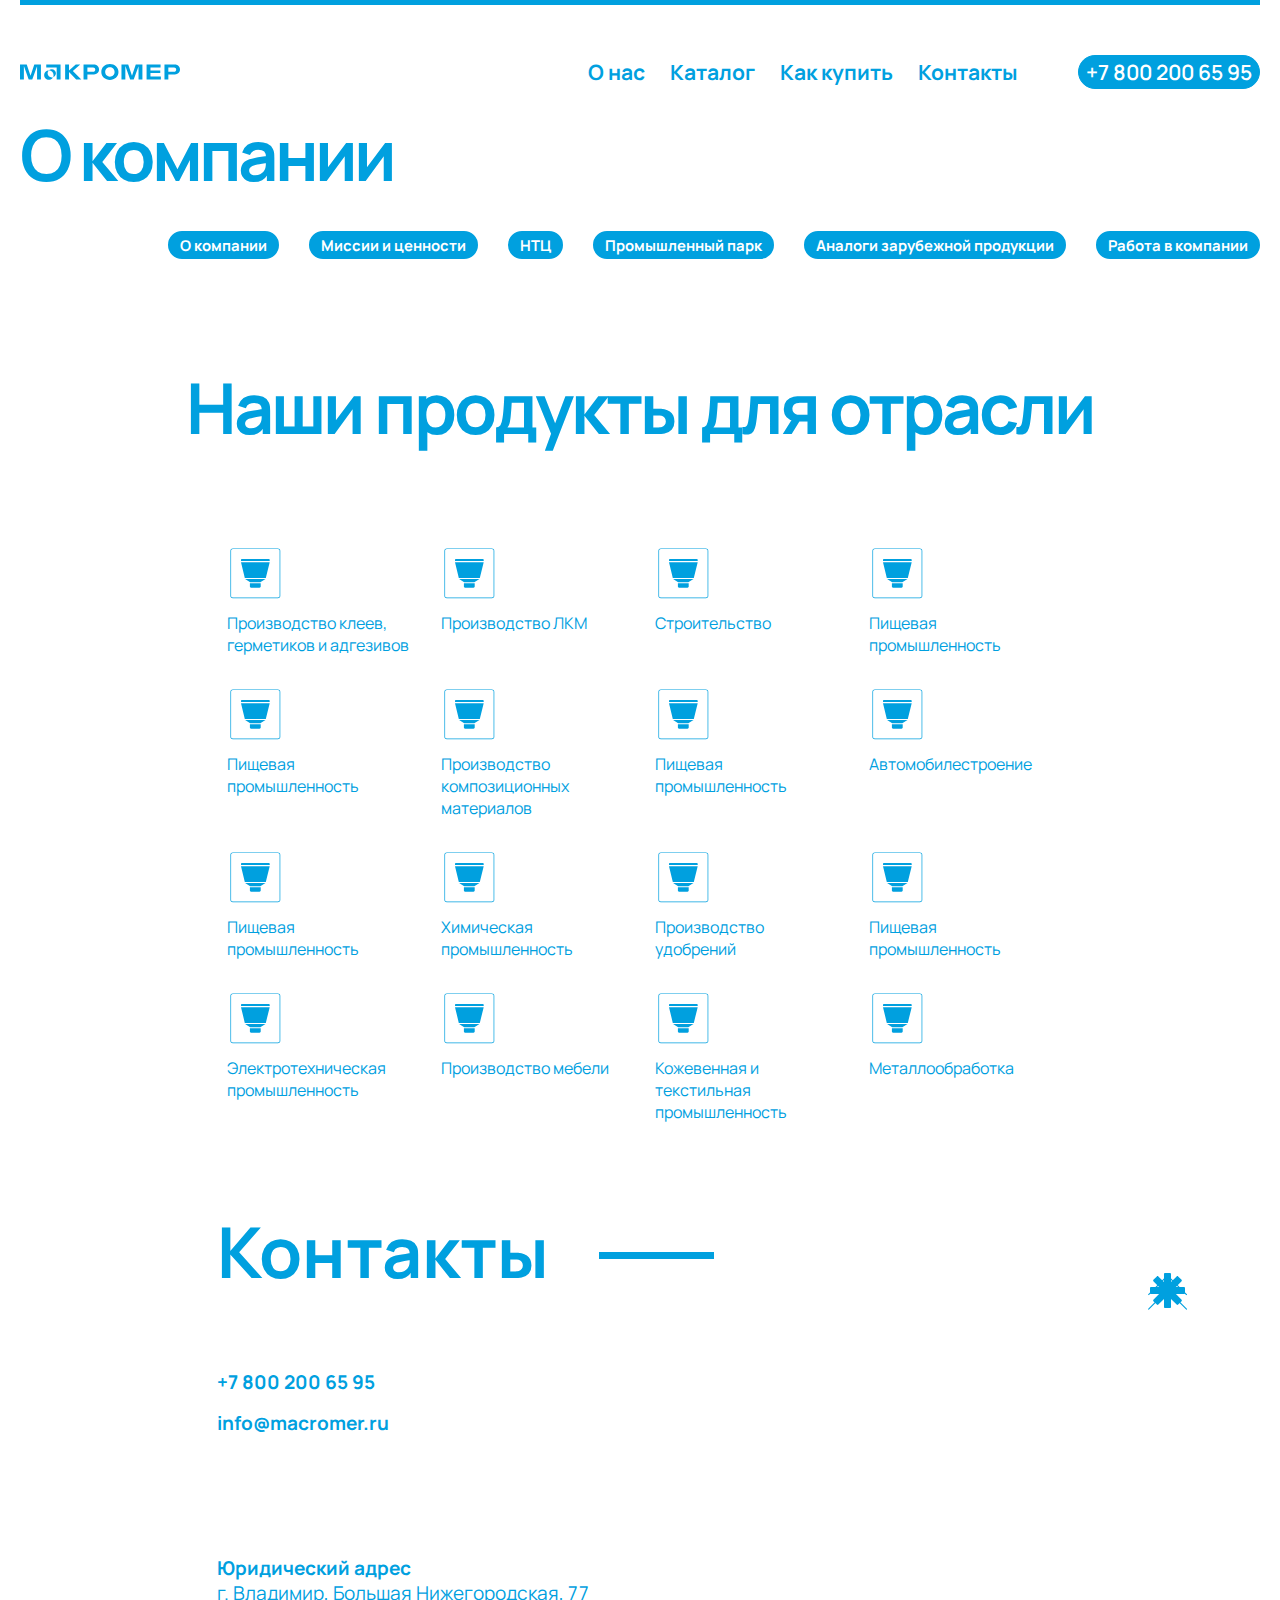
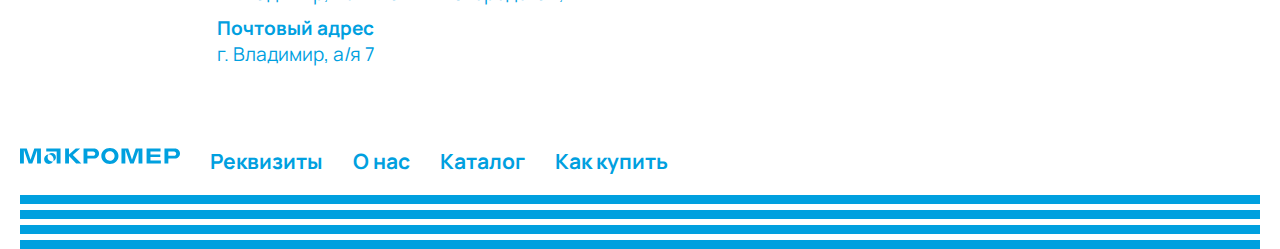
==== about.html @ 9e6ab090 "Add files via upload" ====
<html lang="ru">
  <head>
    <meta charset="UTF-8" />
    <meta name="viewport" content="width=device-width, initial-scale=1.0" />
    <link rel="stylesheet" href="css/main.css" />
    <link rel="preconnect" href="https://fonts.googleapis.com" />
    <link rel="preconnect" href="https://fonts.gstatic.com" crossorigin />
    <link
      href="https://fonts.googleapis.com/css2?family=Manrope:wght@200;300;400;500;600;700;800&display=swap"
      rel="stylesheet"
    />
    <title>Главная</title>
  </head>
  <body class="about">
    <header class="header" id="top">
      <hr />
      <div class="header__layout">
        <div class="header__layout__left">
          <div class="header__logo">
            <a href="/"><img src="img/logo.svg" alt="" /></a>
          </div>
        </div>

        <div class="header__hamburger" id="menu__open">
          <span></span><span></span><span></span>
        </div>
        <div class="header__layout__right" id="menu">
          <div class="header__logo">
            <a href="/"><img src="img/logo.svg" alt="" /></a>
          </div>
          <a href="#" class="menu-close" id="menu__close"
            ><svg
              xmlns="http://www.w3.org/2000/svg"
              xmlns:xlink="http://www.w3.org/1999/xlink"
              viewBox="0,0,256,256"
              width="24px"
              height="24px"
            >
              <g
                fill="#00a0df"
                fill-rule="nonzero"
                stroke="none"
                stroke-width="1"
                stroke-linecap="butt"
                stroke-linejoin="miter"
                stroke-miterlimit="10"
                stroke-dasharray=""
                stroke-dashoffset="0"
                font-family="none"
                font-weight="none"
                font-size="none"
                text-anchor="none"
                style="mix-blend-mode: normal"
              >
                <g transform="scale(10.66667,10.66667)">
                  <path
                    d="M4.99023,3.99023c-0.40692,0.00011 -0.77321,0.24676 -0.92633,0.62377c-0.15312,0.37701 -0.06255,0.80921 0.22907,1.09303l6.29297,6.29297l-6.29297,6.29297c-0.26124,0.25082 -0.36647,0.62327 -0.27511,0.97371c0.09136,0.35044 0.36503,0.62411 0.71547,0.71547c0.35044,0.09136 0.72289,-0.01388 0.97371,-0.27511l6.29297,-6.29297l6.29297,6.29297c0.25082,0.26124 0.62327,0.36648 0.97371,0.27512c0.35044,-0.09136 0.62411,-0.36503 0.71547,-0.71547c0.09136,-0.35044 -0.01388,-0.72289 -0.27512,-0.97371l-6.29297,-6.29297l6.29297,-6.29297c0.29576,-0.28749 0.38469,-0.72707 0.22393,-1.10691c-0.16075,-0.37985 -0.53821,-0.62204 -0.9505,-0.60988c-0.2598,0.00774 -0.50638,0.11632 -0.6875,0.30273l-6.29297,6.29297l-6.29297,-6.29297c-0.18827,-0.19353 -0.4468,-0.30272 -0.7168,-0.30273z"
                  ></path>
                </g>
              </g></svg
          ></a>
          <ul class="header__links">
            <li class="header__links-item">
              <a href="#" class="header__links-item-link">О нас</a>
            </li>
            <li class="header__links-item">
              <a href="#" class="header__links-item-link">Каталог</a>
            </li>
            <li class="header__links-item">
              <a href="#" class="header__links-item-link">Как купить</a>
            </li>
            <li class="header__links-item">
              <a href="#" class="header__links-item-link">Контакты</a>
            </li>
          </ul>
          <div class="header__phone">
            <a href="tel:+78002006595">+7 800 200 65 95</a>
          </div>
        </div>
      </div>
    </header>

    <main class="main">
      <section class="page-banner">
        <div class="page-banner__title">
          <div class="page-banner__title__layout">
            <h1 class="opacity-anim opacity-show">О компании</h1>
            <ul class="page-banner__links">
              <li><a href="#" class="blue-button"> О компании </a></li>
              <li><a href="#" class="blue-button"> Миссии и ценности </a></li>
              <li><a href="#" class="blue-button"> НТЦ </a></li>
              <li><a href="#" class="blue-button"> Промышленный парк </a></li>
              <li>
                <a href="#" class="blue-button">
                  Аналоги зарубежной продукции
                </a>
              </li>
              <li><a href="#" class="blue-button"> Работа в компании</a></li>
            </ul>
          </div>
        </div>
      </section>

      <section class="page-content">
        <div class="our-products">
          <div class="our-products__wrapper">
            <h2>Наши продукты для отрасли</h2>
            <ul class="our-products__items">
              <li class="our-products__item">
                <img src="img/gue.svg" alt="" />
                <span>Производство клеев, герметиков и адгезивов</span>
              </li>
              <li class="our-products__item">
                <img src="img/gue.svg" alt="" />
                <span>Производство ЛКМ</span>
              </li>
              <li class="our-products__item">
                <img src="img/gue.svg" alt="" /><span>Строительство</span>
              </li>
              <li class="our-products__item">
                <img src="img/gue.svg" alt="" />
                <span>Пищевая промышленность</span>
              </li>
              <li class="our-products__item">
                <img src="img/gue.svg" alt="" />
                <span>Пищевая промышленность</span>
              </li>
              <li class="our-products__item">
                <img src="img/gue.svg" alt="" />
                <span>Производство композиционных материалов</span>
              </li>
              <li class="our-products__item">
                <img src="img/gue.svg" alt="" />
                <span>Пищевая промышленность</span>
              </li>
              <li class="our-products__item">
                <img src="img/gue.svg" alt="" />
                <span>Автомобилестроение</span>
              </li>
              <li class="our-products__item">
                <img src="img/gue.svg" alt="" />
                <span>Пищевая промышленность</span>
              </li>
              <li class="our-products__item">
                <img src="img/gue.svg" alt="" />
                <span>Химическая промышленность</span>
              </li>
              <li class="our-products__item">
                <img src="img/gue.svg" alt="" />
                <span>Производство удобрений</span>
              </li>
              <li class="our-products__item">
                <img src="img/gue.svg" alt="" />
                <span>Пищевая промышленность</span>
              </li>
              <li class="our-products__item">
                <img src="img/gue.svg" alt="" />
                <span>Электротехническая промышленность</span>
              </li>
              <li class="our-products__item">
                <img src="img/gue.svg" alt="" />
                <span>Производство мебели</span>
              </li>
              <li class="our-products__item">
                <img src="img/gue.svg" alt="" />
                <span>Кожевенная и текстильная промышленность</span>
              </li>
              <li class="our-products__item">
                <img src="img/gue.svg" alt="" />
                <span>Металлообработка</span>
              </li>
            </ul>
          </div>
        </div>
      </section>
    </main>

    <footer class="footer">
      <div class="footer__layout">
        <div class="anim-elements">
          <div class="anim-elements__wrapper">
            <div class="zvezdochka">
              <img src="img/zvezdochka.svg" alt="" />
            </div>
            <div class="to-top">
              <a href="#top">
                <img src="img/to-top.svg" alt="" />
              </a>
            </div>
          </div>
        </div>
        <div class="footer__layout__contacts">
          <div class="footer__layout__contacts__heading">
            <h2>Контакты</h2>
            <div class="rectangle-wrapper">
              <div class="rectangle"></div>
            </div>
          </div>

          <div class="footer__layout__contacts__info">
            <a href="tel:+78002006595">+7 800 200 65 95</a>
            <a href="mailto:info@macromer.ru">info@macromer.ru</a>
          </div>
          <div class="footer__layout__contacts__address">
            <div class="footer__layout__contacts__address__item">
              <h3>Юридический адрес</h3>
              <span>г. Владимир, Большая Нижегородская, 77 </span>
            </div>
            <div class="footer__layout__contacts__address__item">
              <h3>Почтовый адрес</h3>
              <span>г. Владимир, а/я 7 </span>
            </div>
          </div>
        </div>
        <div class="footer__layout__map">
          <div style="position: relative; overflow: hidden; height: 100%">
            <iframe
              src="https://yandex.ru/map-widget/v1/?ll=40.444223%2C56.145800&mode=whatshere&whatshere%5Bpoint%5D=40.443726%2C56.145806&whatshere%5Bzoom%5D=17&z=17.98"
              frameborder="0"
              allowfullscreen="true"
              style="position: relative"
            ></iframe>
          </div>
        </div>
      </div>
      <div class="footer__links">
        <ul class="footer__links-list">
          <li class="footer__links-list-item">
            <a href="#" class="footer__links-list-item-link"
              ><img style="max-width: 160px" src="img/logo.svg" alt=""
            /></a>
          </li>
          <li class="footer__links-list-item">
            <a
              href="https://disk.yandex.ru/i/RERQAyBdCpQuLw"
              class="footer__links-list-item-link"
              >Реквизиты</a
            >
          </li>
          <li class="footer__links-list-item">
            <a href="#" class="footer__links-list-item-link">О нас</a>
          </li>
          <li class="footer__links-list-item">
            <a href="#" class="footer__links-list-item-link">Каталог</a>
          </li>
          <li class="footer__links-list-item">
            <a href="#" class="footer__links-list-item-link">Как купить</a>
          </li>
        </ul>
      </div>
      <div class="footer__hr">
        <hr />
        <hr />
        <hr />
        <hr />
      </div>
    </footer>

    <script src="js/script.js"></script>
  </body>
</html>
---- css/main.css ----
@charset "UTF-8";
@keyframes el-rotate {
  0% {
    transform: rotate(0deg);
  }
  50% {
    transform: rotate(360deg);
  }
  100% {
    transform: rotate(0deg);
  }
}
@keyframes el-height {
  0% {
    top: 100px;
  }
  50% {
    top: 70px;
  }
  100% {
    top: 100px;
  }
}
@keyframes el-width {
  from {
    width: 0px;
  }
  to {
    width: 115px;
  }
}
@keyframes el-rotate {
  0% {
    transform: rotate(0deg);
  }
  50% {
    transform: rotate(360deg);
  }
  100% {
    transform: rotate(0deg);
  }
}
@keyframes el-height {
  0% {
    top: 100px;
  }
  50% {
    top: 70px;
  }
  100% {
    top: 100px;
  }
}
@keyframes el-width {
  from {
    width: 0px;
  }
  to {
    width: 115px;
  }
}
/*Цвета проекта*/
/*Шрифт проекта*/
/*Базовые стили проекта*/
html {
  scroll-behavior: smooth;
}

* {
  padding: 0px;
  margin: 0px;
  box-sizing: border-box;
  font-family: "Manrope", sans-serif;
}

body, ul, li, a, button, h1, h2, h3, h4, input, textarea, hr {
  padding: 0px;
  margin: 0px;
  font-family: "Manrope", sans-serif;
}

.footer {
  margin: 0px 20px;
}

ul {
  list-style: none;
}

h1, h2, h3, h4, h5, span {
  color: #00a0df;
}

a {
  text-decoration: none;
  color: #00a0df;
}

.body-block {
  overflow: hidden;
}

.main {
  display: flex;
  flex-direction: column;
  gap: 200px;
  align-items: center;
}
@media (max-width: 992px) {
  .main {
    gap: 70px;
  }
}
@media (max-width: 768px) {
  .main {
    gap: 60px;
  }
}
@media (max-width: 576px) {
  .main {
    gap: 50px;
  }
}
@media (max-width: 380px) {
  .main {
    gap: 50px;
  }
}

h2 {
  font-size: 100px;
}
@media (max-width: 992px) {
  h2 {
    font-size: 70px;
  }
}

.zvezdochka {
  position: absolute;
  animation-name: el-rotate;
  animation-duration: 5s;
  animation-iteration-count: infinite;
}
@media (max-width: 992px) {
  .zvezdochka img {
    max-width: 35px;
  }
}

.white-button {
  background: white;
  color: #00a0df;
  padding: 2px 5px;
  border-radius: 30px;
  font-size: 20px;
  font-weight: 700;
  cursor: pointer;
  transition: 0.3s ease;
  border: 2px solid white;
  max-width: 225px;
  display: flex;
  justify-content: center;
}
.white-button:hover {
  background: #00a0df;
  color: white;
}

.blue-button {
  background: #00a0df;
  color: white;
  padding: 2px 10px;
  border-radius: 30px;
  font-size: 20px;
  font-weight: 700;
  cursor: pointer;
  transition: 0.3s ease;
  border: 2px solid #00a0df;
  max-width: 225px;
  display: flex;
  justify-content: center;
}
.blue-button:hover {
  background: white;
  color: #00a0df;
}

.rectangle-wrapper {
  padding-top: 10px;
  width: 115px;
}
@media (max-width: 380px) {
  .rectangle-wrapper {
    padding-top: 0px;
  }
}
.rectangle-wrapper .rectangle {
  background: #00a0df;
  height: 7px;
  animation-duration: 2s;
  animation-name: el-width;
  max-width: 115px;
}
@keyframes el-width {
  from {
    width: 0px;
  }
  to {
    width: 115px;
  }
}

.opacity-anim {
  opacity: 0;
}

.opacity-anim.opacity-show {
  opacity: 1;
  transition: opacity 1s;
}

._active {
  opacity: 1 !important;
}

._anim-items {
  opacity: 0;
  transition: opacity 1s;
}

@media (max-width: 992px) {
  .how-to-buy__page .page-banner {
    height: 100px !important;
  }
}
.how-to-buy__page .page-banner h1 {
  font-size: 100px;
  line-height: 130% !important;
}
@media (max-width: 992px) {
  .how-to-buy__page .page-banner h1 {
    font-size: 100px !important;
  }
}
@media (max-width: 576px) {
  .how-to-buy__page .page-banner h1 {
    font-size: 70px !important;
    line-height: 135%;
    letter-spacing: -3px;
  }
}
@media (max-width: 380px) {
  .how-to-buy__page .page-banner h1 {
    font-size: 60px !important;
  }
}
@media (max-width: 992px) {
  .how-to-buy__page .contact-us {
    height: 703px;
  }
}
@media (max-width: 768px) {
  .how-to-buy__page .contact-us {
    height: 650px;
  }
}
.how-to-buy__page .page-banner__title {
  width: 100%;
}
.how-to-buy__page .page-banner {
  position: relative;
  height: 210px;
  overflow: hidden;
  width: 100%;
  display: flex;
  align-items: flex-end;
  justify-content: center;
  margin: 0px 20px;
  padding: 0px 20px;
}
.how-to-buy__page .page-banner .page-banner__button {
  max-width: 300px;
  width: 100%;
  height: 106px;
  border-radius: 10px;
  background-color: #00a0df;
  border: none;
  padding: 20px;
  color: white;
  transition: 0.3s ease;
  cursor: pointer;
  font-size: 30px !important;
  display: flex;
  justify-content: center;
  align-items: center;
}
.how-to-buy__page .page-banner__title__layout {
  flex-direction: column;
  align-items: baseline !important;
  gap: 50px !important;
}
.how-to-buy__page .page-banner__title__layout h1 {
  font-size: 130px;
  font-weight: 700;
  line-height: 56px;
  letter-spacing: -5px;
}

.catalog-page header, .catalog-page main {
  background: #f8f9fd;
}
.catalog-page .page-banner__title {
  width: 100%;
}
.catalog-page .page-banner {
  position: relative;
  height: 400px;
  overflow: hidden;
  width: 100%;
  display: flex;
  align-items: flex-end;
  background: #f8f9fd;
  justify-content: center;
  margin: 0px 20px;
  padding: 0px 20px;
}
.catalog-page .page-banner .page-banner__button {
  max-width: 300px;
  width: 100%;
  height: 106px;
  border-radius: 10px;
  background-color: #00a0df;
  border: none;
  padding: 20px;
  color: white;
  transition: 0.3s ease;
  cursor: pointer;
  font-size: 30px !important;
  display: flex;
  justify-content: center;
  align-items: center;
}
.catalog-page .page-banner__title__layout {
  flex-direction: column;
  align-items: baseline !important;
  gap: 50px !important;
}
.catalog-page .page-banner__title__layout h1 {
  font-size: 130px;
  font-weight: 700;
  line-height: 56px;
  letter-spacing: -5px;
}

.about .main {
  gap: 100px;
}
.about .page-banner {
  padding: 0px 20px;
  margin: 0px;
  height: auto;
  width: 100%;
}
.about .page-banner .page-banner__title {
  width: 100%;
}
.about .page-banner .page-banner__title h1 {
  font-size: calc(2em + 3vw);
  line-height: 130% !important;
  letter-spacing: -4px;
}
@media (max-width: 992px) {
  .about .page-banner .page-banner__title h1 {
    font-size: calc(3em + 3vw) !important;
  }
}
@media (max-width: 768px) {
  .about .page-banner .page-banner__title h1 {
    font-size: calc(3em + 2vw) !important;
  }
}
@media (max-width: 576px) {
  .about .page-banner .page-banner__title h1 {
    font-size: 70px !important;
    line-height: 135%;
    letter-spacing: -3px;
  }
}
@media (max-width: 380px) {
  .about .page-banner .page-banner__title h1 {
    font-size: 60px !important;
  }
}
.about .page-banner .page-banner__title .page-banner__title__layout {
  display: flex;
  flex-direction: column;
  align-items: flex-start !important;
  gap: 30px;
}
.about .page-content .page-content__table {
  width: 1160px;
}
@media (max-width 1250px) {
  .about .page-content .page-content__table {
    width: 920px;
  }
}
@media (max-width: 992px) {
  .about .page-content .page-content__table {
    width: 750px;
  }
}
@media (max-width: 768px) {
  .about .page-content .page-content__table {
    width: 550px;
  }
}
@media (max-width: 576px) {
  .about .page-content .page-content__table {
    width: 360px;
  }
}
@media (max-width: 380px) {
  .about .page-content .page-content__table {
    width: 300px;
  }
}
.about .page-content .page-content__table .page-content__table__table {
  border-collapse: collapse;
}
.about .page-content .page-content__table__th {
  background: #ffffff;
  border: 1px solid #00a0df;
  border-collapse: collapse;
  color: #00a0df;
  padding: 20px;
}
.about .page-content .page-content__table__td {
  border: 1px solid #00a0df;
  vertical-align: top;
  color: #181b22;
  padding: 20px;
  font-size: 18px;
  font-weight: 400;
  font-family: "Manrope";
}
.about .page-content .page-content__table__oddrow {
  background: #f3f3f3;
}

@keyframes el-rotate {
  0% {
    transform: rotate(0deg);
  }
  50% {
    transform: rotate(360deg);
  }
  100% {
    transform: rotate(0deg);
  }
}
@keyframes el-height {
  0% {
    top: 100px;
  }
  50% {
    top: 70px;
  }
  100% {
    top: 100px;
  }
}
@keyframes el-width {
  from {
    width: 0px;
  }
  to {
    width: 115px;
  }
}
@keyframes el-rotate {
  0% {
    transform: rotate(0deg);
  }
  50% {
    transform: rotate(360deg);
  }
  100% {
    transform: rotate(0deg);
  }
}
@keyframes el-height {
  0% {
    top: 100px;
  }
  50% {
    top: 70px;
  }
  100% {
    top: 100px;
  }
}
@keyframes el-width {
  from {
    width: 0px;
  }
  to {
    width: 115px;
  }
}
/*Цвета проекта*/
/*Шрифт проекта*/
/*Базовые стили проекта*/
html {
  scroll-behavior: smooth;
}

* {
  padding: 0px;
  margin: 0px;
  box-sizing: border-box;
  font-family: "Manrope", sans-serif;
}

body, ul, li, a, button, h1, h2, h3, h4, input, textarea, hr {
  padding: 0px;
  margin: 0px;
  font-family: "Manrope", sans-serif;
}

.footer {
  margin: 0px 20px;
}

ul {
  list-style: none;
}

h1, h2, h3, h4, h5, span {
  color: #00a0df;
}

a {
  text-decoration: none;
  color: #00a0df;
}

.body-block {
  overflow: hidden;
}

.main {
  display: flex;
  flex-direction: column;
  gap: 200px;
  align-items: center;
}
@media (max-width: 992px) {
  .main {
    gap: 70px;
  }
}
@media (max-width: 768px) {
  .main {
    gap: 60px;
  }
}
@media (max-width: 576px) {
  .main {
    gap: 50px;
  }
}
@media (max-width: 380px) {
  .main {
    gap: 50px;
  }
}

h2 {
  font-size: 100px;
}
@media (max-width: 992px) {
  h2 {
    font-size: 70px;
  }
}

.zvezdochka {
  position: absolute;
  animation-name: el-rotate;
  animation-duration: 5s;
  animation-iteration-count: infinite;
}
@media (max-width: 992px) {
  .zvezdochka img {
    max-width: 35px;
  }
}

.white-button {
  background: white;
  color: #00a0df;
  padding: 2px 5px;
  border-radius: 30px;
  font-size: 20px;
  font-weight: 700;
  cursor: pointer;
  transition: 0.3s ease;
  border: 2px solid white;
  max-width: 225px;
  display: flex;
  justify-content: center;
}
.white-button:hover {
  background: #00a0df;
  color: white;
}

.blue-button {
  background: #00a0df;
  color: white;
  padding: 2px 10px;
  border-radius: 30px;
  font-size: 20px;
  font-weight: 700;
  cursor: pointer;
  transition: 0.3s ease;
  border: 2px solid #00a0df;
  max-width: 225px;
  display: flex;
  justify-content: center;
}
.blue-button:hover {
  background: white;
  color: #00a0df;
}

.rectangle-wrapper {
  padding-top: 10px;
  width: 115px;
}
@media (max-width: 380px) {
  .rectangle-wrapper {
    padding-top: 0px;
  }
}
.rectangle-wrapper .rectangle {
  background: #00a0df;
  height: 7px;
  animation-duration: 2s;
  animation-name: el-width;
  max-width: 115px;
}
@keyframes el-width {
  from {
    width: 0px;
  }
  to {
    width: 115px;
  }
}

.opacity-anim {
  opacity: 0;
}

.opacity-anim.opacity-show {
  opacity: 1;
  transition: opacity 1s;
}

._active {
  opacity: 1 !important;
}

._anim-items {
  opacity: 0;
  transition: opacity 1s;
}

.header {
  position: relative;
  z-index: 3;
}
.header hr {
  margin: 0px 20px;
  background: #00a0df;
  height: 5px;
  border: 1px solid #00a0df;
  margin-bottom: 30px;
}
@media (max-width: 768px) {
  .header hr {
    margin-bottom: 0px;
  }
}
.header .sticky {
  position: fixed !important;
  background: white;
  /*justify-content: space-around !important*/
  z-index: 3 !important;
}
.header .header__layout {
  display: Flex;
  justify-content: space-between;
  width: 100%;
  top: 0px;
  left: 0px;
  padding: 20px 20px;
  transition: 0.3s ease;
}
@media (max-width: 992px) {
  .header .header__layout {
    position: relative;
    z-index: 2;
  }
}
.header .header__layout .header__layout__left {
  display: Flex;
  align-items: center;
}
.header .header__layout .header__layout__left .header__logo a {
  height: 100%;
  display: flex;
}
.header .header__layout .header__layout__left .header__logo a img {
  max-width: 160px;
}
.header .header__layout .menu--open {
  left: 0px !important;
}
.header .header__layout .header__layout__right {
  gap: 60px;
  display: Flex;
  justify-content: space-between;
  align-items: center;
}
@media (max-width: 992px) {
  .header .header__layout .header__layout__right {
    position: absolute;
    flex-direction: column;
    justify-content: flex-start;
    background: white;
    z-index: 1;
    top: 0px;
    height: 100vh;
    left: -1000px;
    width: 100%;
    align-items: baseline;
    padding: 30px;
    transition: 0.3s ease;
  }
}
.header .header__layout .header__layout__right .header__logo {
  display: none;
}
@media (max-width: 992px) {
  .header .header__layout .header__layout__right .header__logo {
    display: flex;
  }
}
.header .header__layout .header__layout__right .header__logo a img {
  max-width: 160px;
}
.header .header__layout .header__layout__right .menu-close {
  display: none;
  cursor: pointer;
}
@media (max-width: 992px) {
  .header .header__layout .header__layout__right .menu-close {
    display: flex;
    position: absolute;
    right: 20px;
    top: 20px;
  }
}
.header .header__layout .header__layout__right .menu-close a svg g {
  transition: 0.3s ease;
}
.header .header__layout .header__layout__right .menu-close a:hover g {
  fill: black;
}
.header .header__layout .header__layout__right .header__links {
  display: flex;
  gap: 25px;
}
@media (max-width: 992px) {
  .header .header__layout .header__layout__right .header__links {
    flex-direction: column;
  }
}
.header .header__layout .header__layout__right .header__links .header__links-item .header__links-item-link {
  position: relative;
  color: #00a0df;
  cursor: pointer;
  line-height: 1;
  text-decoration: none;
  font-size: 21px;
  line-height: 1.35;
  font-weight: 700;
}
.header .header__layout .header__layout__right .header__links .header__links-item .header__links-item-link:after {
  display: block;
  position: absolute;
  left: 0;
  width: 0;
  height: 2px;
  background-color: #00a0df;
  content: "";
  transition: width 0.3s ease-out;
}
.header .header__layout .header__layout__right .header__links .header__links-item .header__links-item-link:hover:after, .header .header__layout .header__layout__right .header__links .header__links-item .header__links-item-link:focus:after {
  width: 100%;
}
.header .header__layout .header__layout__right .header__phone {
  display: Flex;
}
.header .header__layout .header__layout__right .header__phone a {
  padding: 2px 7px;
  background: #00a0df;
  transition: 0.3s ease;
  border-radius: 30px;
  color: white;
  font-weight: 600;
  font-size: 21px;
  border: 1px solid #00a0df;
}
.header .header__layout .header__layout__right .header__phone a:hover {
  background: white;
  color: #00a0df;
  border: 1px solid #00a0df;
}
.header .header__layout .header__hamburger {
  display: none;
  flex-direction: column;
  justify-content: center;
  align-items: center;
  gap: 4px;
  background: #00a0df;
  border-radius: 20px;
  transition: 0.3s ease;
  padding: 12px;
  cursor: pointer;
  border: 1px solid #00a0df;
}
@media (max-width: 992px) {
  .header .header__layout .header__hamburger {
    display: flex;
  }
}
@media (max-width: 768px) {
  .header .header__layout .header__hamburger {
    padding: 10px;
  }
}
.header .header__layout .header__hamburger:hover {
  background: white;
}
.header .header__layout .header__hamburger:hover span {
  background: #00a0df;
}
.header .header__layout .header__hamburger span {
  transition: 0.3s ease;
  width: 17px;
  height: 3px;
  background: white;
}

.footer .footer__layout {
  display: Flex;
  width: 100%;
  justify-content: center;
  padding: 80px 0px;
  align-items: center;
  position: relative;
}
@media (max-width: 992px) {
  .footer .footer__layout {
    flex-direction: column;
    gap: 30px;
  }
}
@media (max-width: 380px) {
  .footer .footer__layout {
    padding: 50px 0px;
    overflow: hidden;
  }
}
.footer .footer__layout .anim-elements {
  position: absolute;
  right: 110px;
  top: 150px;
}
@media (max-width: 992px) {
  .footer .footer__layout .anim-elements {
    right: 150px;
    top: 190px;
  }
}
@media (max-width: 768px) {
  .footer .footer__layout .anim-elements {
    right: 80px;
  }
}
@media (max-width: 576px) {
  .footer .footer__layout .anim-elements {
    right: 30px;
    top: 150px;
  }
}
@media (max-width: 380px) {
  .footer .footer__layout .anim-elements {
    right: 40px;
  }
}
@media (max-width: 400px) {
  .footer .footer__layout .anim-elements {
    top: 120px;
  }
}
.footer .footer__layout .anim-elements .anim-elements__wrapper {
  position: relative;
}
.footer .footer__layout .anim-elements .anim-elements__wrapper .zvezdochka {
  position: absolute;
  height: 35px;
  animation-name: el-rotate;
  animation-duration: 5s;
  animation-iteration-count: infinite;
}
.footer .footer__layout .anim-elements .anim-elements__wrapper .zvezdochka img {
  max-width: 35px;
}
.footer .footer__layout .anim-elements .anim-elements__wrapper .to-top {
  position: absolute;
  height: 35px;
  animation-name: el-height;
  animation-duration: 3s;
  animation-iteration-count: infinite;
}
.footer .footer__layout .anim-elements .anim-elements__wrapper .to-top img {
  max-width: 35px;
  transform: rotate(270deg);
}
@keyframes el-height {
  0% {
    top: 100px;
  }
  50% {
    top: 70px;
  }
  100% {
    top: 100px;
  }
}
.footer .footer__layout__contacts {
  display: flex;
  flex-direction: column;
  gap: 70px;
  padding-right: 350px;
}
@media (max-width: 992px) {
  .footer .footer__layout__contacts {
    padding-right: 0px;
    gap: 10px;
  }
}
.footer .footer__layout__contacts .footer__layout__contacts__heading {
  display: Flex;
  align-items: center;
  gap: 50px;
}
.footer .footer__layout__contacts .footer__layout__contacts__heading h2 {
  font-size: 70px;
  font-weight: 700;
}
@media (max-width: 576px) {
  .footer .footer__layout__contacts .footer__layout__contacts__heading h2 {
    font-size: 40px;
  }
}
@media (max-width: 380px) {
  .footer .footer__layout__contacts .footer__layout__contacts__heading h2 {
    font-size: 36px;
  }
}
.footer .footer__layout__contacts .footer__layout__contacts__heading .rectangle-wrapper {
  width: 115px;
}
@media (max-width: 380px) {
  .footer .footer__layout__contacts .footer__layout__contacts__heading .rectangle-wrapper {
    position: absolute;
    right: -30px;
    top: 72px;
  }
}
.footer .footer__layout__contacts .footer__layout__contacts__heading .rectangle-wrapper .rectangle {
  background: #00a0df;
  height: 7px;
  animation-duration: 2s;
  animation-name: el-width;
  max-width: 115px;
}
.footer .footer__layout__contacts .footer__layout__contacts__info {
  display: Flex;
  flex-direction: column;
  gap: 15px;
}
.footer .footer__layout__contacts .footer__layout__contacts__info a {
  font-weight: 700;
  font-size: 19px;
}
.footer .footer__layout__contacts .footer__layout__contacts__address {
  display: Flex;
  flex-direction: column;
  gap: 10px;
  padding-top: 50px;
}
@media (max-width: 992px) {
  .footer .footer__layout__contacts .footer__layout__contacts__address {
    padding-top: 0px;
  }
}
.footer .footer__layout__contacts .footer__layout__contacts__address .footer__layout__contacts__address__item {
  display: Flex;
  flex-direction: column;
}
.footer .footer__layout__contacts .footer__layout__contacts__address .footer__layout__contacts__address__item h3 {
  font-size: 19px;
  line-height: 1.3;
  font-weight: 700;
}
@media (max-width: 576px) {
  .footer .footer__layout__contacts .footer__layout__contacts__address .footer__layout__contacts__address__item h3 {
    font-size: 16px;
  }
}
.footer .footer__layout__contacts .footer__layout__contacts__address .footer__layout__contacts__address__item span {
  font-size: 19px;
}
@media (max-width: 576px) {
  .footer .footer__layout__contacts .footer__layout__contacts__address .footer__layout__contacts__address__item span {
    font-size: 16px;
  }
}
.footer .footer__layout__map {
  position: absolute;
  right: 0px;
  bottom: -40px;
  height: 360px;
}
@media (max-width: 992px) {
  .footer .footer__layout__map {
    position: static;
    width: 100%;
    height: 300px;
  }
}
.footer .footer__layout__map iframe {
  width: 560px;
  height: 100%;
}
@media (max-width: 992px) {
  .footer .footer__layout__map iframe {
    width: 100%;
  }
}
.footer .footer__links .footer__links-list {
  display: flex;
  gap: 30px;
  width: calc(100% - 560px);
  flex-wrap: wrap;
}
@media (max-width: 992px) {
  .footer .footer__links .footer__links-list {
    width: auto;
  }
}
.footer .footer__links .footer__links-list .footer__links-list-item a {
  position: relative;
  color: #00a0df;
  cursor: pointer;
  line-height: 1;
  text-decoration: none;
  font-size: 21px;
  line-height: 1.35;
  font-weight: 700;
  transition: 0.3s ease;
}
.footer .footer__links .footer__links-list .footer__links-list-item a:after {
  display: block;
  position: absolute;
  left: 0;
  width: 0;
  height: 2px;
  background-color: #00a0df;
  content: "";
  transition: width 0.3s ease-out;
}
.footer .footer__links .footer__links-list .footer__links-list-item a:hover:after, .footer .footer__links .footer__links-list .footer__links-list-item a:focus:after {
  width: 100%;
}
.footer .footer__hr {
  padding-top: 20px;
  display: Flex;
  flex-direction: column;
  gap: 6px;
}
.footer .footer__hr hr {
  background-color: #00a0df;
  width: 100%;
  height: 9px;
  border: none;
}
.footer .footer__hr hr:first-child {
  transition-delay: 0.3s;
}
.footer .footer__hr hr:nth-child(2) {
  transition-delay: 0.5s;
}
.footer .footer__hr hr:nth-child(3) {
  transition-delay: 0.7s;
}
.footer .footer__hr hr:last-child {
  transition-delay: 0.9s;
}

@keyframes el-rotate {
  0% {
    transform: rotate(0deg);
  }
  50% {
    transform: rotate(360deg);
  }
  100% {
    transform: rotate(0deg);
  }
}
@keyframes el-height {
  0% {
    top: 100px;
  }
  50% {
    top: 70px;
  }
  100% {
    top: 100px;
  }
}
@keyframes el-width {
  from {
    width: 0px;
  }
  to {
    width: 115px;
  }
}
.page-banner {
  position: relative;
  height: 820px;
  overflow: hidden;
  display: flex;
  align-items: flex-end;
  margin: -70px 20px 0px;
}
@media (max-width: 992px) {
  .page-banner {
    height: 620px;
  }
}
@media (max-width: 768px) {
  .page-banner {
    height: 670px;
  }
}
@media (max-width: 576px) {
  .page-banner {
    height: 545px;
  }
}
@media (max-width: 380px) {
  .page-banner {
    height: 515px;
  }
}
.page-banner .page-banner__background {
  position: absolute;
  display: flex;
  flex-direction: column;
  width: 100%;
  z-index: -1;
  top: 0px;
}
@media (max-width: 576px) {
  .page-banner .page-banner__background {
    gap: 30px;
  }
}
@media (max-width: 380px) {
  .page-banner .page-banner__background {
    top: 45px;
  }
}
.page-banner .page-banner__background span {
  font-size: calc(5em + 10vw);
  /*font-size: 205px*/
  color: #f3f3f3;
  font-weight: 700;
  line-height: 0.9;
}
@media (max-width: 992px) {
  .page-banner .page-banner__background span {
    font-size: calc(4em + 10vw);
  }
}
@media (max-width: 768px) {
  .page-banner .page-banner__background span {
    font-size: calc(3em + 10vw);
  }
}
@media (max-width: 576px) {
  .page-banner .page-banner__background span {
    font-size: calc(2em + 10vw);
  }
}
@media (max-width: 380px) {
  .page-banner .page-banner__background span {
    font-size: calc(1em + 10vw);
  }
}
.page-banner .page-banner__background span div .zvezdochka-wrapper {
  position: absolute;
  width: 100%;
  top: 0px;
  height: 100%;
  display: flex;
  right: 0px;
  align-items: center;
  justify-content: center;
  padding-top: 36%;
}
@media (max-width: 768px) {
  .page-banner .page-banner__background span div .zvezdochka-wrapper {
    display: none;
  }
}
@media (max-width: 576px) {
  .page-banner .page-banner__background span div .zvezdochka-wrapper {
    display: flex;
  }
}
.page-banner .page-banner__background span div .page-banner__zvezdochka {
  width: 100%;
  max-width: 35px;
  height: 35px;
  animation-name: el-rotate;
  animation-duration: 5s;
  animation-iteration-count: infinite;
  display: flex;
  align-items: center;
}
@media (max-width: 576px) {
  .page-banner .page-banner__background span div .page-banner__zvezdochka {
    display: flex;
    height: 15px;
    width: 15px;
  }
}
@media (max-width: 380px) {
  .page-banner .page-banner__background span div .page-banner__zvezdochka {
    height: 10px;
    width: 10px;
  }
}
.page-banner .page-banner__background span:first-child {
  text-align: left;
}
@media (max-width: 992px) {
  .page-banner .page-banner__background span:first-child {
    opacity: 0.5;
  }
}
.page-banner .page-banner__background span:nth-child(2) {
  text-align: center;
}
@media (max-width: 992px) {
  .page-banner .page-banner__background span:nth-child(2) {
    opacity: 0.5;
  }
}
.page-banner .page-banner__background span:nth-child(2).opacity-anim.opacity-show {
  transition-delay: 0.3s;
}
.page-banner .page-banner__background span:last-child {
  text-align: center;
  font-size: 100px;
  padding-top: 30px;
  padding-left: 300px;
}
@media (max-width: 768px) {
  .page-banner .page-banner__background span:last-child {
    padding-left: 0px;
    text-align: end;
  }
}
@media (max-width: 576px) {
  .page-banner .page-banner__background span:last-child {
    padding-top: 0px;
    font-size: calc(2em + 10vw);
  }
}
.page-banner .page-banner__background span:last-child:last-child.opacity-anim.opacity-show {
  transition-delay: 0.6s;
}
.page-banner .page-banner__icon {
  position: absolute;
  left: 0px;
  bottom: 350px;
  max-width: 40px;
}
@media (max-width: 768px) {
  .page-banner .page-banner__icon {
    left: 30px;
    bottom: 350px;
    max-width: 40px;
  }
}
@media (max-width: 576px) {
  .page-banner .page-banner__icon {
    left: 8%;
    bottom: 300px;
    max-width: 25px;
  }
}
@media (max-width: 380px) {
  .page-banner .page-banner__icon {
    left: 8%;
    bottom: 270px;
    max-width: 25px;
  }
}
.page-banner .page-banner__title .page-banner__title__layout {
  display: flex;
  width: 100%;
  gap: 20px;
  align-items: end;
}
@media (max-width: 768px) {
  .page-banner .page-banner__title .page-banner__title__layout {
    flex-direction: column;
    align-items: flex-start;
  }
}
@media (max-width: 380px) {
  .page-banner .page-banner__title .page-banner__title__layout {
    gap: 30px;
  }
}
.page-banner .page-banner__title .page-banner__title__layout h2, .page-banner .page-banner__title .page-banner__title__layout h1 {
  display: flex;
  flex-wrap: wrap;
  align-items: center;
  line-height: 0.9;
  font-weight: 700;
  min-width: 778px;
  position: relative;
}
@media (max-width: 992px) {
  .page-banner .page-banner__title .page-banner__title__layout h2, .page-banner .page-banner__title .page-banner__title__layout h1 {
    min-width: auto;
    font-size: 60px;
  }
}
@media (max-width: 576px) {
  .page-banner .page-banner__title .page-banner__title__layout h2, .page-banner .page-banner__title .page-banner__title__layout h1 {
    font-size: 50px;
  }
}
@media (max-width: 380px) {
  .page-banner .page-banner__title .page-banner__title__layout h2, .page-banner .page-banner__title .page-banner__title__layout h1 {
    font-size: 39px;
    line-height: 44px;
  }
}
@media (max-width: 350px) {
  .page-banner .page-banner__title .page-banner__title__layout h2, .page-banner .page-banner__title .page-banner__title__layout h1 {
    font-size: 36px;
  }
}
.page-banner .page-banner__title .page-banner__title__layout .page-banner__links {
  display: flex;
  gap: 30px;
  justify-content: flex-end;
  width: 100%;
  flex-wrap: wrap;
}
@media (max-width: 992px) {
  .page-banner .page-banner__title .page-banner__title__layout .page-banner__links {
    display: flex;
    gap: 30px;
    justify-content: flex-start;
  }
}
.page-banner .page-banner__title .page-banner__title__layout .page-banner__links li a {
  max-width: none;
  width: 100%;
  font-size: calc(2px + 1vw);
}
@media (max-width: 992px) {
  .page-banner .page-banner__title .page-banner__title__layout .page-banner__links li a {
    font-size: calc(10px + 1vw);
  }
}
.page-banner .page-banner__title .page-banner__title__layout .page-banner__button {
  border-radius: 10px;
  background-color: #00a0df;
  border: none;
  padding: 20px;
  color: white;
  transition: 0.3s ease;
  cursor: pointer;
  font-size: 20px;
}
.page-banner .page-banner__title .page-banner__title__layout .page-banner__button:hover {
  background: #0080b2;
}
.page-banner .page-banner__title .page-banner__title__layout .rectangle-wrapper {
  margin-left: 35px;
}
@media (max-width: 992px) {
  .page-banner .page-banner__title .page-banner__title__layout .rectangle-wrapper {
    position: absolute;
    bottom: 17px;
    left: 50%;
  }
}
@media (max-width: 768px) {
  .page-banner .page-banner__title .page-banner__title__layout .rectangle-wrapper {
    bottom: 67px;
    right: 20px;
    left: auto;
  }
}
@media (max-width: 620px) {
  .page-banner .page-banner__title .page-banner__title__layout .rectangle-wrapper {
    bottom: 16px;
    left: 37%;
  }
}
@media (max-width: 380px) {
  .page-banner .page-banner__title .page-banner__title__layout .rectangle-wrapper {
    left: 45%;
  }
}
.page-banner .page-banner__title .page-banner__title__layout .page-banner__title__content {
  max-width: 405px;
  width: 100%;
}
.page-banner .page-banner__title .page-banner__title__layout .page-banner__title__content span {
  font-size: 23px;
  font-weight: 500;
}
@media (max-width: 576px) {
  .page-banner .page-banner__title .page-banner__title__layout .page-banner__title__content span {
    font-size: 20px;
  }
}
@media (max-width: 380px) {
  .page-banner .page-banner__title .page-banner__title__layout .page-banner__title__content span {
    font-size: 15px;
  }
}

.products {
  display: flex;
  flex-direction: column;
  justify-content: center;
  width: 90%;
  gap: 30px;
  margin: 0px 20px;
  position: relative;
  overflow: hidden;
}
.products .products__heading {
  display: flex;
  gap: 30px;
  align-items: center;
  justify-content: center;
  padding-left: 300px;
  position: relative;
}
@media (max-width: 992px) {
  .products .products__heading {
    padding-left: 0px;
  }
}
@media (max-width: 576px) {
  .products .products__heading {
    justify-content: flex-start;
  }
}
@media (max-width: 576px) {
  .products .products__heading .rectangle-wrapper {
    order: 2;
    position: absolute;
    right: -55px;
    top: 28px;
  }
}
@media (max-width: 380px) {
  .products .products__heading .rectangle-wrapper {
    right: -60px;
  }
}
@media (max-width: 576px) {
  .products .products__heading h2 {
    font-size: 50px;
  }
}
@media (max-width: 380px) {
  .products .products__heading h2 {
    font-size: 42px;
  }
}
.products .products__heading .half-circle {
  position: absolute;
  left: 0px;
  bottom: 0;
  max-width: 21px;
}
@media (max-width: 576px) {
  .products .products__heading .half-circle {
    display: none;
  }
}
.products .products__heading .half-circle img {
  max-width: 55px;
}
.products .products__items {
  display: grid;
  grid-template-columns: repeat(3, minmax(100px, 1fr));
  gap: 20px;
}
@media (max-width: 992px) {
  .products .products__items {
    grid-template-columns: repeat(2, minmax(100px, 1fr));
  }
}
.products .products__items .item-blue {
  background: #00a0df;
}
.products .products__items .item-blue h3, .products .products__items .item-blue span {
  color: white;
}
.products .products__items .item-blue h3 {
  font-size: calc(0.5em + 1.5vw);
}
@media (max-width: 768px) {
  .products .products__items .item-blue h3 {
    font-size: calc(1.5em + 1.5vw);
  }
}
@media (max-width: 576px) {
  .products .products__items .item-blue h3 {
    font-size: calc(1.5em + 0.5vw);
  }
}
@media (max-width: 380px) {
  .products .products__items .item-blue h3 {
    font-size: 19px;
  }
}
.products .products__items .item-blue span {
  font-size: 24px;
}
.products .products__items .item-image {
  padding: 0px !important;
}
.products .products__items .item-image img {
  -o-object-fit: cover;
     object-fit: cover;
  width: 100%;
  height: 100%;
}
.products .products__items .item-white {
  background: white;
  display: flex;
  flex-direction: column;
  justify-content: center !important;
  align-items: center !important;
}
@media (max-width: 380px) {
  .products .products__items .item-white {
    padding: 0px;
  }
}
@media (max-width: 900px) {
  .products .products__items .item-white .zvezdochka {
    display: none;
  }
}
@media (max-width: 768px) {
  .products .products__items .item-white .zvezdochka {
    display: flex;
  }
}
.products .products__items .item-white img {
  max-width: 64px;
  position: relative;
  transition: 1.2s;
}
.products .products__items .item-white img._anim-items {
  left: -80px;
}
.products .products__items .item-white img._active {
  left: 0px;
}
.products .products__items .item-white span {
  font-size: calc(5em + 3vw);
  color: #f3f3f3;
  line-height: 0.9;
  font-weight: 700;
  width: 300px;
}
@media (max-width: 768px) {
  .products .products__items .item-white span {
    font-size: calc(5em + 8vw);
  }
}
@media (max-width: 576px) {
  .products .products__items .item-white span {
    width: 190px;
    font-size: calc(2.5em + 8vw);
  }
}
@media (max-width: 380px) {
  .products .products__items .item-white span {
    font-size: 67px;
    padding-left: 20px;
  }
}
.products .products__items .products__item {
  display: flex;
  flex-direction: column;
  justify-content: space-between;
  padding: 30px;
}
@media (max-width: 768px) {
  .products .products__items .products__item {
    grid-area: auto !important;
    gap: 20px;
  }
}
@media (max-width: 576px) {
  .products .products__items .products__item {
    padding: 20px;
  }
}
.products .products__items .products__item ul {
  display: flex;
  flex-direction: column;
  gap: 20px;
  padding-top: 15px;
}
@media (max-width: 992px) {
  .products .products__items .products__item ul {
    gap: 15px;
  }
}
@media (max-width: 768px) {
  .products .products__items .products__item ul {
    gap: 10px;
  }
}
.products .products__items .products__item ul li {
  font-size: calc(7px + 1vw);
  line-height: 24px;
}
@media (max-width: 768px) {
  .products .products__items .products__item ul li {
    font-size: calc(7px + 1.5vw);
  }
}
@media (max-width: 576px) {
  .products .products__items .products__item ul li {
    font-size: calc(7px + 2vw);
  }
}
@media (max-width: 380px) {
  .products .products__items .products__item ul li {
    font-size: 15px;
  }
}
@media (max-width: 992px) {
  .products .products__items .products__item:nth-child(3) {
    position: absolute;
    max-width: 450px;
    right: -50px;
    background: transparent;
    top: -109px;
    z-index: -1;
  }
}
@media (max-width: 768px) {
  .products .products__items .products__item:nth-child(3) {
    position: static;
    grid-area: 2/2/2/2 !important;
  }
}
@media (max-width: 992px) {
  .products .products__items .products__item:nth-child(3) span {
    line-height: 0.8;
  }
}
@media (max-width: 992px) {
  .products .products__items .products__item:nth-child(1) {
    grid-area: 1/1/2/3;
  }
}
@media (max-width: 576px) {
  .products .products__items .products__item:nth-child(1) {
    grid-area: 1/1/2/3 !important;
  }
}
@media (max-width: 992px) {
  .products .products__items .products__item:nth-child(5) {
    grid-area: 2/2/2/1;
  }
}
@media (max-width: 576px) {
  .products .products__items .products__item:nth-child(5) {
    grid-area: 5/2/4/2 !important;
  }
}
@media (max-width: 992px) {
  .products .products__items .products__item:nth-child(6) {
    grid-area: 1/3/1/3;
  }
}
@media (max-width: 768px) {
  .products .products__items .products__item:nth-child(6) {
    grid-area: 3/1/3/3 !important;
  }
}
@media (max-width: 992px) {
  .products .products__items .products__item:nth-child(6) {
    grid-area: 2/4/3/2;
  }
}
.products .products__items .products__item:nth-child(7) img {
  display: none;
}
@media (max-width: 576px) {
  .products .products__items .products__item:nth-child(7) img {
    display: flex;
  }
}
@media (max-width: 992px) {
  .products .products__items .products__item:nth-child(8) {
    grid-area: 3/1/3/3;
  }
}
@media (max-width: 768px) {
  .products .products__items .products__item:nth-child(8) {
    grid-area: 6/1/5/3 !important;
  }
}
@media (max-width: 992px) {
  .products .products__items .products__item:nth-child(9) {
    grid-area: 3/3/3/3;
  }
}
@media (max-width: 768px) {
  .products .products__items .products__item:nth-child(9) {
    grid-area: 6/1/6/1 !important;
  }
}
@media (max-width: 576px) {
  .products .products__items .products__item:nth-child(9) {
    grid-area: 6/1/6/2 !important;
  }
}
@media (max-width: 992px) {
  .products .products__items .products__item:nth-child(10) {
    grid-area: 4/1/4/2;
  }
}
@media (max-width: 768px) {
  .products .products__items .products__item:nth-child(10) {
    grid-area: 6/2/6/2 !important;
  }
}
@media (max-width: 576px) {
  .products .products__items .products__item:nth-child(10) {
    grid-area: 8/2/8/2 !important;
  }
}
@media (max-width: 992px) {
  .products .products__items .products__item:nth-child(12) {
    grid-area: 4/3/4/3;
    align-items: end !important;
  }
}
@media (max-width: 768px) {
  .products .products__items .products__item:nth-child(12) {
    grid-area: 5/2/4/1 !important;
    align-items: center !important;
  }
}
@media (max-width: 992px) {
  .products .products__items .products__item:nth-child(11) {
    grid-area: 4/4/4/2;
    position: relative;
    max-width: 485px;
  }
}
@media (max-width: 768px) {
  .products .products__items .products__item:nth-child(11) {
    grid-area: 7/1/7/3 !important;
  }
}
@media (max-width: 576px) {
  .products .products__items .products__item:nth-child(4) {
    grid-area: 7/2/6/3 !important;
  }
}

.advantages {
  position: relative;
  min-height: 100vh;
  width: 100%;
  padding: 0px 20px;
  overflow: hidden;
}
.advantages .advantages__background {
  position: absolute;
  z-index: 0;
}
@media (max-width: 992px) {
  .advantages .advantages__background {
    top: 30%;
  }
}
.advantages .advantages__background span {
  font-size: calc(7em + 8vw);
  font-weight: 700;
  color: #f3f3f3;
}
@media (max-width: 992px) {
  .advantages .advantages__background span {
    font-size: calc(5em + 8vw);
  }
}
@media (max-width: 768px) {
  .advantages .advantages__background span {
    font-size: calc(4em + 8vw);
  }
}
@media (max-width: 576px) {
  .advantages .advantages__background span {
    font-size: calc(2.5em + 8vw);
  }
}
@media (max-width: 380px) {
  .advantages .advantages__background span {
    font-size: calc(2em + 8vw);
  }
}
.advantages .advantages__background span div .zvezdochka-wrapper {
  position: absolute;
  width: 100%;
  height: 100%;
  display: flex;
  justify-content: center;
  align-items: center;
}
@media (max-width: 992px) {
  .advantages .advantages__background span div .zvezdochka-wrapper {
    display: none;
  }
}
.advantages .advantages__background span div .actual__zvezdochka {
  width: 100%;
  max-width: 35px;
  height: 35px;
  animation-name: el-rotate;
  animation-duration: 5s;
  animation-iteration-count: infinite;
  display: flex;
  align-items: center;
}
.advantages__content__heading {
  display: flex;
  align-items: center;
  gap: 30px;
  padding-right: 30px;
  justify-content: end;
  position: relative;
  z-index: 1;
}
@media (max-width: 380px) {
  .advantages__content__heading .rectangle-wrapper {
    position: absolute;
    top: 28px;
    right: 20px;
  }
}
@media (max-width: 768px) {
  .advantages__content__heading {
    flex-direction: column;
    align-items: baseline;
  }
}
@media (max-width: 1250px) {
  .advantages__content__heading h2 {
    font-size: 75px;
  }
}
@media (max-width: 768px) {
  .advantages__content__heading h2 {
    font-size: 59px;
  }
}
@media (max-width: 576px) {
  .advantages__content__heading h2 {
    font-size: 40px;
  }
}
@media (max-width: 350px) {
  .advantages__content__heading h2 {
    font-size: 38px;
  }
}
.advantages__content__text {
  display: flex;
  height: 100%;
  width: 100%;
  padding-top: 50px;
  flex-direction: column;
  gap: 30px;
}
@media (max-width: 576px) {
  .advantages__content__text {
    padding-top: 35px;
    align-items: center;
  }
}
.advantages__content__text .blue-button {
  position: absolute;
  left: 150px;
  bottom: 0px;
  z-index: 1;
  max-width: 250px;
}
@media (max-width: 1250px) {
  .advantages__content__text .blue-button {
    position: static;
  }
}
.advantages__content__text__items {
  display: flex;
  height: 100%;
  width: 100%;
}
@media (max-width: 1250px) {
  .advantages__content__text__items {
    gap: 30px;
    flex-direction: column;
    position: relative;
    z-index: 1;
    justify-content: center;
    align-items: center;
  }
}
.advantages__content__text__item {
  display: flex;
}
@media (max-width: 1250px) {
  .advantages__content__text__item {
    position: static !important;
    width: 100%;
  }
}
.advantages__content__text__item__wrapper {
  max-width: 500px;
  display: flex;
  flex-direction: column;
  gap: 30px;
}
@media (max-width: 1250px) {
  .advantages__content__text__item__wrapper {
    max-width: 536px !important;
  }
}
.advantages__content__text__item h3 {
  font-size: 24px;
  font-weight: 600;
}
@media (max-width: 576px) {
  .advantages__content__text__item h3 {
    font-size: 20px;
  }
}
.advantages__content__text__item span {
  font-size: 20px;
}
@media (max-width: 576px) {
  .advantages__content__text__item span {
    font-size: 15px;
  }
}
.advantages__content__text__item:first-child {
  position: absolute;
  left: 40%;
}
.advantages__content__text__item:first-child span, .advantages__content__text__item:first-child h3 {
  transition-delay: 0.3s;
}
@media (max-width: 1250px) {
  .advantages__content__text__item:first-child {
    justify-content: center;
  }
}
.advantages__content__text__item:nth-child(2) {
  position: absolute;
  right: 50px;
  top: 340px;
}
.advantages__content__text__item:nth-child(2) span, .advantages__content__text__item:nth-child(2) h3 {
  transition-delay: 0.6s;
}
@media (max-width: 1250px) {
  .advantages__content__text__item:nth-child(2) {
    justify-content: flex-start;
  }
}
.advantages__content__text__item:nth-child(2) .advantages__content__text__item__wrapper {
  max-width: 336px;
}
.advantages__content__text__item:nth-child(3) {
  position: absolute;
  left: 50px;
  top: 450px;
}
.advantages__content__text__item:nth-child(3) span, .advantages__content__text__item:nth-child(3) h3 {
  transition-delay: 0.7s;
}
@media (max-width: 1250px) {
  .advantages__content__text__item:nth-child(3) {
    justify-content: flex-end;
  }
}
@media (max-width: 576px) {
  .advantages__content__text__item:nth-child(3) {
    padding-left: 36px;
  }
}
.advantages__content__text__item:nth-child(3) .advantages__content__text__item__wrapper {
  max-width: 424px;
}
.advantages__content__text__item:last-child {
  position: absolute;
  bottom: 100px;
  left: 40%;
}
.advantages__content__text__item:last-child span, .advantages__content__text__item:last-child h3 {
  transition-delay: 0.4s;
}
@media (max-width: 1250px) {
  .advantages__content__text__item:last-child {
    justify-content: flex-start;
  }
}
.advantages__content__text__item:last-child .advantages__content__text__item__wrapper {
  max-width: 336px;
}

.actual {
  position: relative;
  min-height: 100vh;
  width: 100%;
  padding: 0px 20px;
}
.actual .actual__background {
  position: absolute;
  z-index: 0;
  bottom: 0px;
}
@media (max-width: 992px) {
  .actual .actual__background {
    top: 30%;
  }
}
.actual .actual__background span {
  font-size: calc(7em + 8vw);
  font-weight: 700;
  color: #f3f3f3;
}
@media (max-width: 992px) {
  .actual .actual__background span {
    font-size: calc(5em + 8vw);
  }
}
@media (max-width: 768px) {
  .actual .actual__background span {
    font-size: calc(4em + 8vw);
  }
}
@media (max-width: 576px) {
  .actual .actual__background span {
    font-size: calc(2.5em + 8vw);
  }
}
@media (max-width: 380px) {
  .actual .actual__background span {
    font-size: calc(2em + 8vw);
  }
}
.actual__content {
  position: relative;
}
.actual__content__heading {
  display: flex;
  align-items: center;
  gap: 30px;
  padding-left: 500px;
  justify-content: center;
  position: relative;
  z-index: 1;
}
@media (max-width: 1250px) {
  .actual__content__heading {
    padding-left: 0px;
    justify-content: flex-end;
  }
}
@media (max-width: 576px) {
  .actual__content__heading {
    justify-content: normal;
  }
}
@media (max-width: 576px) {
  .actual__content__heading .rectangle-wrapper {
    position: absolute;
    top: 80px;
    right: 37%;
  }
}
@media (max-width: 380px) {
  .actual__content__heading .rectangle-wrapper {
    position: absolute;
    top: 74px;
    right: 4%;
    order: 3;
  }
}
@media (max-width: 1250px) {
  .actual__content__heading h2 {
    font-size: 75px;
  }
}
@media (max-width: 768px) {
  .actual__content__heading h2 {
    font-size: 50px;
  }
}
@media (max-width: 576px) {
  .actual__content__heading h2 {
    font-size: 50px;
    order: 1;
  }
}
@media (max-width: 380px) {
  .actual__content__heading h2 {
    font-size: 40px;
    order: 1;
  }
}
.actual__content__text {
  display: flex;
  height: 100%;
  width: 100%;
  padding-top: 50px;
  flex-direction: column;
  gap: 30px;
  position: relative;
  z-index: 1;
  align-items: center;
}
.actual__content__text .zvezdochka {
  left: 0px;
  top: -25px;
  max-width: 50px;
  height: 50px;
}
.actual__content__text .zvezdochka img {
  max-width: 50px;
  height: 50px;
}
@media (max-width: 768px) {
  .actual__content__text .zvezdochka {
    bottom: 250px;
    top: auto;
  }
}
@media (max-width: 576px) {
  .actual__content__text .zvezdochka {
    right: 0px;
    left: auto;
  }
}
.actual__content__text__items {
  display: flex;
  height: 100%;
  width: 100%;
  flex-wrap: wrap;
  justify-content: flex-end;
  gap: 20px;
  MAX-WIDTH: 1100px;
}
@media (max-width: 1250px) {
  .actual__content__text__items {
    display: grid;
    grid-template-columns: repeat(4, minmax(100px, auto));
    justify-content: center;
    gap: 20px;
  }
}
@media (max-width: 576px) {
  .actual__content__text__items {
    display: flex;
  }
}
.actual__content__text__item {
  display: flex;
}
@media (max-width: 1250px) {
  .actual__content__text__item {
    position: static !important;
    width: 100%;
  }
}
.actual__content__text__item__wrapper {
  max-width: 500px;
  display: flex;
  flex-direction: column;
  gap: 30px;
}
@media (max-width: 1250px) {
  .actual__content__text__item__wrapper {
    max-width: 536px !important;
  }
}
.actual__content__text__item h3 {
  font-size: 24px;
  font-weight: 600;
}
@media (max-width: 576px) {
  .actual__content__text__item h3 {
    font-size: 20px;
  }
}
.actual__content__text__item ul {
  list-style-type: disc;
  padding: 0px 20px;
}
.actual__content__text__item ul li {
  font-size: 20px;
}
@media (max-width: 576px) {
  .actual__content__text__item ul li {
    font-size: 15px;
  }
}
.actual__content__text__item span {
  font-size: 20px;
}
@media (max-width: 576px) {
  .actual__content__text__item span {
    font-size: 15px;
  }
}
.actual__content__text .actual__content__text__item:first-child {
  grid-area: 1/1/1/3;
}
.actual__content__text .actual__content__text__item:nth-child(2) {
  grid-area: 1/3/1/5;
}
.actual__content__text .actual__content__text__item:last-child {
  grid-area: 2/2/2/4;
}

@keyframes el-rotate {
  0% {
    transform: rotate(0deg);
  }
  50% {
    transform: rotate(360deg);
  }
  100% {
    transform: rotate(0deg);
  }
}
@keyframes el-height {
  0% {
    top: 100px;
  }
  50% {
    top: 70px;
  }
  100% {
    top: 100px;
  }
}
@keyframes el-width {
  from {
    width: 0px;
  }
  to {
    width: 115px;
  }
}
@keyframes el-rotate {
  0% {
    transform: rotate(0deg);
  }
  50% {
    transform: rotate(360deg);
  }
  100% {
    transform: rotate(0deg);
  }
}
@keyframes el-height {
  0% {
    top: 100px;
  }
  50% {
    top: 70px;
  }
  100% {
    top: 100px;
  }
}
@keyframes el-width {
  from {
    width: 0px;
  }
  to {
    width: 115px;
  }
}
/*Цвета проекта*/
/*Шрифт проекта*/
/*Базовые стили проекта*/
html {
  scroll-behavior: smooth;
}

* {
  padding: 0px;
  margin: 0px;
  box-sizing: border-box;
  font-family: "Manrope", sans-serif;
}

body, ul, li, a, button, h1, h2, h3, h4, input, textarea, hr {
  padding: 0px;
  margin: 0px;
  font-family: "Manrope", sans-serif;
}

.footer {
  margin: 0px 20px;
}

ul {
  list-style: none;
}

h1, h2, h3, h4, h5, span {
  color: #00a0df;
}

a {
  text-decoration: none;
  color: #00a0df;
}

.body-block {
  overflow: hidden;
}

.main {
  display: flex;
  flex-direction: column;
  gap: 200px;
  align-items: center;
}
@media (max-width: 992px) {
  .main {
    gap: 70px;
  }
}
@media (max-width: 768px) {
  .main {
    gap: 60px;
  }
}
@media (max-width: 576px) {
  .main {
    gap: 50px;
  }
}
@media (max-width: 380px) {
  .main {
    gap: 50px;
  }
}

h2 {
  font-size: 100px;
}
@media (max-width: 992px) {
  h2 {
    font-size: 70px;
  }
}

.zvezdochka {
  position: absolute;
  animation-name: el-rotate;
  animation-duration: 5s;
  animation-iteration-count: infinite;
}
@media (max-width: 992px) {
  .zvezdochka img {
    max-width: 35px;
  }
}

.white-button {
  background: white;
  color: #00a0df;
  padding: 2px 5px;
  border-radius: 30px;
  font-size: 20px;
  font-weight: 700;
  cursor: pointer;
  transition: 0.3s ease;
  border: 2px solid white;
  max-width: 225px;
  display: flex;
  justify-content: center;
}
.white-button:hover {
  background: #00a0df;
  color: white;
}

.blue-button {
  background: #00a0df;
  color: white;
  padding: 2px 10px;
  border-radius: 30px;
  font-size: 20px;
  font-weight: 700;
  cursor: pointer;
  transition: 0.3s ease;
  border: 2px solid #00a0df;
  max-width: 225px;
  display: flex;
  justify-content: center;
}
.blue-button:hover {
  background: white;
  color: #00a0df;
}

.rectangle-wrapper {
  padding-top: 10px;
  width: 115px;
}
@media (max-width: 380px) {
  .rectangle-wrapper {
    padding-top: 0px;
  }
}
.rectangle-wrapper .rectangle {
  background: #00a0df;
  height: 7px;
  animation-duration: 2s;
  animation-name: el-width;
  max-width: 115px;
}
@keyframes el-width {
  from {
    width: 0px;
  }
  to {
    width: 115px;
  }
}

.opacity-anim {
  opacity: 0;
}

.opacity-anim.opacity-show {
  opacity: 1;
  transition: opacity 1s;
}

._active {
  opacity: 1 !important;
}

._anim-items {
  opacity: 0;
  transition: opacity 1s;
}

.contact-us {
  background: #00a0df;
  position: relative;
  height: 100vh;
  width: 100%;
  display: flex;
  flex-direction: column;
  justify-content: center;
  align-items: center;
  overflow: hidden;
}
@media (max-width: 992px) {
  .contact-us {
    height: 549px;
  }
}
@media (max-width: 992px) {
  .contact-us__background-text {
    display: flex;
    width: 100%;
    height: 100%;
    position: absolute;
    flex-direction: column;
    justify-content: space-around;
  }
}
.contact-us__background-text span {
  color: #f3f3f3;
  position: absolute;
  font-size: calc(5em + 10vw);
  color: #f3f3f3;
  font-weight: 700;
  line-height: 0.9;
  opacity: 0.25 !important;
}
@media (max-width: 992px) {
  .contact-us__background-text span {
    top: auto !important;
    bottom: auto !important;
    right: auto !important;
    left: auto !important;
    position: relative;
  }
}
.contact-us__background-text span:first-child {
  left: 0px;
  top: 0px;
}
.contact-us__background-text span:nth-child(2) {
  left: 0px;
  bottom: 20px;
}
@media (max-width: 992px) {
  .contact-us__background-text span:nth-child(2) {
    text-align: center;
  }
}
.contact-us__background-text span:last-child {
  right: 0px;
  bottom: 20px;
}
@media (max-width: 992px) {
  .contact-us__background-text span:last-child {
    text-align: end;
  }
}
.contact-us .zvezdochka {
  right: 100px;
  top: 200px;
  height: 35px;
}
.contact-us .zvezdochka img {
  max-width: 35px;
}
@media (max-width: 992px) {
  .contact-us .zvezdochka {
    bottom: 200px;
    top: auto;
  }
}
@media (max-width: 576px) {
  .contact-us .zvezdochka {
    top: 100px;
    bottom: auto;
  }
}
.contact-us__content {
  display: flex;
  width: 100%;
  flex-direction: column;
  max-width: 600px;
  height: 70%;
  justify-content: space-evenly;
  padding: 0px 20px;
}
@media (max-width: 576px) {
  .contact-us__content {
    height: 50%;
    justify-content: space-between;
  }
}
.contact-us__content__heading {
  position: relative;
  z-index: 2;
  max-width: 600px;
}
@media (max-width: 768px) {
  .contact-us__content__heading {
    max-width: 425px;
  }
}
@media (max-width: 576px) {
  .contact-us__content__heading {
    max-width: 360px;
  }
}
.contact-us__content__heading .rectangle-wrapper {
  position: absolute;
  right: 80px;
  bottom: 55px;
}
.contact-us__content__heading .rectangle-wrapper .rectangle {
  background: white;
}
@media (max-width: 768px) {
  .contact-us__content__heading .rectangle-wrapper {
    bottom: 30px;
  }
}
@media (max-width: 576px) {
  .contact-us__content__heading .rectangle-wrapper {
    bottom: 22px;
    right: auto;
    left: 130px;
  }
}
.contact-us__content__heading h2 {
  color: white;
}
@media (max-width: 1250px) {
  .contact-us__content__heading h2 {
    font-size: 75px;
  }
}
@media (max-width: 768px) {
  .contact-us__content__heading h2 {
    font-size: 50px;
  }
}
@media (max-width: 576px) {
  .contact-us__content__heading h2 {
    font-size: 40px;
  }
}
.contact-us__content__text {
  position: relative;
  z-index: 2;
  max-width: 315px;
}
.contact-us__content__text span {
  color: white;
  font-size: 20px;
}
@media (max-width: 576px) {
  .contact-us__content__text span {
    font-size: 17px;
  }
}

@keyframes el-rotate {
  0% {
    transform: rotate(0deg);
  }
  50% {
    transform: rotate(360deg);
  }
  100% {
    transform: rotate(0deg);
  }
}
@keyframes el-height {
  0% {
    top: 100px;
  }
  50% {
    top: 70px;
  }
  100% {
    top: 100px;
  }
}
@keyframes el-width {
  from {
    width: 0px;
  }
  to {
    width: 115px;
  }
}
@keyframes el-rotate {
  0% {
    transform: rotate(0deg);
  }
  50% {
    transform: rotate(360deg);
  }
  100% {
    transform: rotate(0deg);
  }
}
@keyframes el-height {
  0% {
    top: 100px;
  }
  50% {
    top: 70px;
  }
  100% {
    top: 100px;
  }
}
@keyframes el-width {
  from {
    width: 0px;
  }
  to {
    width: 115px;
  }
}
/*Цвета проекта*/
/*Шрифт проекта*/
/*Базовые стили проекта*/
html {
  scroll-behavior: smooth;
}

* {
  padding: 0px;
  margin: 0px;
  box-sizing: border-box;
  font-family: "Manrope", sans-serif;
}

body, ul, li, a, button, h1, h2, h3, h4, input, textarea, hr {
  padding: 0px;
  margin: 0px;
  font-family: "Manrope", sans-serif;
}

.footer {
  margin: 0px 20px;
}

ul {
  list-style: none;
}

h1, h2, h3, h4, h5, span {
  color: #00a0df;
}

a {
  text-decoration: none;
  color: #00a0df;
}

.body-block {
  overflow: hidden;
}

.main {
  display: flex;
  flex-direction: column;
  gap: 200px;
  align-items: center;
}
@media (max-width: 992px) {
  .main {
    gap: 70px;
  }
}
@media (max-width: 768px) {
  .main {
    gap: 60px;
  }
}
@media (max-width: 576px) {
  .main {
    gap: 50px;
  }
}
@media (max-width: 380px) {
  .main {
    gap: 50px;
  }
}

h2 {
  font-size: 100px;
}
@media (max-width: 992px) {
  h2 {
    font-size: 70px;
  }
}

.zvezdochka {
  position: absolute;
  animation-name: el-rotate;
  animation-duration: 5s;
  animation-iteration-count: infinite;
}
@media (max-width: 992px) {
  .zvezdochka img {
    max-width: 35px;
  }
}

.white-button {
  background: white;
  color: #00a0df;
  padding: 2px 5px;
  border-radius: 30px;
  font-size: 20px;
  font-weight: 700;
  cursor: pointer;
  transition: 0.3s ease;
  border: 2px solid white;
  max-width: 225px;
  display: flex;
  justify-content: center;
}
.white-button:hover {
  background: #00a0df;
  color: white;
}

.blue-button {
  background: #00a0df;
  color: white;
  padding: 2px 10px;
  border-radius: 30px;
  font-size: 20px;
  font-weight: 700;
  cursor: pointer;
  transition: 0.3s ease;
  border: 2px solid #00a0df;
  max-width: 225px;
  display: flex;
  justify-content: center;
}
.blue-button:hover {
  background: white;
  color: #00a0df;
}

.rectangle-wrapper {
  padding-top: 10px;
  width: 115px;
}
@media (max-width: 380px) {
  .rectangle-wrapper {
    padding-top: 0px;
  }
}
.rectangle-wrapper .rectangle {
  background: #00a0df;
  height: 7px;
  animation-duration: 2s;
  animation-name: el-width;
  max-width: 115px;
}
@keyframes el-width {
  from {
    width: 0px;
  }
  to {
    width: 115px;
  }
}

.opacity-anim {
  opacity: 0;
}

.opacity-anim.opacity-show {
  opacity: 1;
  transition: opacity 1s;
}

._active {
  opacity: 1 !important;
}

._anim-items {
  opacity: 0;
  transition: opacity 1s;
}

.catalog__filter__checkboxes__items--open {
  max-height: 300px !important;
  overflow: auto !important;
  padding: 10px 0px;
}

.catalog__submenu--open {
  height: 100% !important;
  max-height: none !important;
}

.catalog__item__more__popup--open {
  z-index: 3 !important;
  opacity: 1 !important;
}

.catalog {
  background: #f8f9fd;
  display: flex;
  justify-content: center;
  align-items: center;
  width: 100%;
}
.catalog .catalog__wrapper {
  display: flex;
  flex-direction: column;
  gap: 20px;
  width: 100%;
  max-width: 1160px;
  margin: 55px 20px;
}
@media (max-width: 1200px) {
  .catalog .catalog__wrapper {
    max-width: 920px;
  }
}
@media (max-width: 960px) {
  .catalog .catalog__wrapper {
    max-width: 620px;
  }
}
.catalog .catalog__wrapper .catalog__heading {
  display: flex;
  justify-content: flex-end;
  gap: 20px;
}
@media (max-width: 960px) {
  .catalog .catalog__wrapper .catalog__heading {
    display: none;
  }
}
.catalog .catalog__wrapper .catalog__heading .catalog__heading__search {
  display: flex;
  align-items: center;
  position: relative;
}
.catalog .catalog__wrapper .catalog__heading .catalog__heading__search svg {
  position: absolute;
  top: 0;
  bottom: 0;
  margin: auto;
  right: 0;
  width: 29px;
  height: 100%;
  padding-left: 7px;
  padding-right: 8px;
  border-left: 1px solid #ddd;
  cursor: pointer;
  display: flex;
  align-items: center;
  justify-content: center;
}
.catalog .catalog__wrapper .catalog__heading input, .catalog .catalog__wrapper .catalog__heading select {
  border: 1px #ddd solid;
  color: #000;
  padding: 2px 30px 2px 10px;
  border-radius: 3px;
  outline: none;
  font-size: 14px;
}
@media (max-width: 1200px) {
  .catalog .catalog__wrapper .catalog__heading input, .catalog .catalog__wrapper .catalog__heading select {
    font-size: 12px;
  }
}
.catalog .catalog__wrapper .catalog__layout {
  display: flex;
  gap: 30px;
}
@media (max-width: 960px) {
  .catalog .catalog__wrapper .catalog__layout {
    flex-direction: column;
  }
}
.catalog .catalog__wrapper .catalog__layout .catalog__heading-mobile__padding {
  padding-bottom: 80px;
}
.catalog .catalog__wrapper .catalog__layout .catalog__heading-mobile {
  display: none;
  position: relative;
  transition: 0.3s ease;
}
@media (max-width: 960px) {
  .catalog .catalog__wrapper .catalog__layout .catalog__heading-mobile {
    display: flex;
    justify-content: space-between;
  }
}
.catalog .catalog__wrapper .catalog__layout .catalog__heading-mobile .catalog__heading-mobile__filters {
  display: flex;
  gap: 10px;
  cursor: pointer;
  flex-direction: column;
}
.catalog .catalog__wrapper .catalog__layout .catalog__heading-mobile .catalog__heading-mobile__filters .catalog__heading-mobile__filters__title {
  display: flex;
  gap: 10px;
  cursor: pointer;
}
.catalog .catalog__wrapper .catalog__layout .catalog__heading-mobile .catalog__heading-mobile__filters .catalog__heading-mobile__filters__title svg {
  width: 11px;
  height: 17px;
}
.catalog .catalog__wrapper .catalog__layout .catalog__heading-mobile .catalog__heading-mobile__filters .catalog__heading-mobile__filters__items {
  max-height: 0px;
  height: 100%;
  overflow: hidden;
  transition: 0.3s ease;
  display: flex;
  flex-direction: column;
}
.catalog .catalog__wrapper .catalog__layout .catalog__heading-mobile .catalog__heading-mobile__filters .catalog__filter__checkboxes__items {
  display: flex;
  flex-direction: column;
  transition: 0.3s ease;
  border-top: 1px solid #00a0df;
  border-bottom: 1px solid #00a0df;
  margin: -1px 0px 0px;
}
.catalog .catalog__wrapper .catalog__layout .catalog__heading-mobile .catalog__heading-mobile__filters .catalog__filter__checkboxes__items h3 {
  font-size: 14px;
  font-weight: 500;
}
@media (max-width: 960px) {
  .catalog .catalog__wrapper .catalog__layout .catalog__heading-mobile .catalog__heading-mobile__filters .catalog__filter__checkboxes__items h3 {
    padding: 10px 0px;
  }
}
.catalog .catalog__wrapper .catalog__layout .catalog__heading-mobile .catalog__heading-mobile__filters .catalog__filter__checkboxes__items a {
  text-decoration: underline;
}
.catalog .catalog__wrapper .catalog__layout .catalog__heading-mobile .catalog__heading-mobile__filters .catalog__filter__checkboxes__items a:hover {
  color: #0080b2;
}
.catalog .catalog__wrapper .catalog__layout .catalog__heading-mobile .catalog__heading-mobile__filters .catalog__filter__checkboxes__items .catalog__filter__items {
  display: flex;
  flex-direction: column;
  gap: 10px;
  transition: 0.3s ease;
  max-height: 0px;
  overflow: hidden;
}
.catalog .catalog__wrapper .catalog__layout .catalog__heading-mobile .catalog__heading-mobile__filters .catalog__filter__checkboxes__items .catalog__filter__checkboxes__item {
  position: relative;
}
.catalog .catalog__wrapper .catalog__layout .catalog__heading-mobile .catalog__heading-mobile__filters .catalog__filter__checkboxes__items .catalog__filter__checkboxes__item input {
  opacity: 0;
  position: absolute;
  width: 100%;
  height: 100%;
}
.catalog .catalog__wrapper .catalog__layout .catalog__heading-mobile .catalog__heading-mobile__filters .catalog__filter__checkboxes__items .catalog__filter__checkboxes__item input:checked + .catalog__filter__checkbox-indicator {
  background-image: url(../img/checkbox.png);
  background-position: center;
  background-size: cover;
  opacity: 1;
}
.catalog .catalog__wrapper .catalog__layout .catalog__heading-mobile .catalog__heading-mobile__filters .catalog__filter__checkboxes__items .catalog__filter__checkboxes__item .catalog__filter__checkbox-indicator {
  position: relative;
  display: inline-block;
  vertical-align: middle;
  height: 20px;
  width: 20px;
  border: 2px solid #00a0df;
  box-sizing: border-box;
  margin-right: 10px;
  transition: all 0.2s;
  opacity: 0.6;
  cursor: pointer;
}
.catalog .catalog__wrapper .catalog__layout .catalog__heading-mobile .catalog__heading-mobile__filters .catalog__filter__checkboxes__items .catalog__filter__checkboxes__item label {
  color: #00a0df;
  cursor: pointer;
  font-size: 14px;
  transition: 0.3s ease;
}
.catalog .catalog__wrapper .catalog__layout .catalog__heading-mobile .catalog__heading-mobile__search {
  cursor: pointer;
  display: flex;
  justify-content: flex-end;
}
.catalog .catalog__wrapper .catalog__layout .catalog__heading-mobile .catalog__heading-mobile__search svg {
  width: 16px;
  height: 16px;
}
.catalog .catalog__wrapper .catalog__layout .catalog__heading-mobile .catalog__heading-mobile__search svg path {
  fill: #00a0df;
}
.catalog .catalog__wrapper .catalog__layout .catalog__heading-mobile .catalog__heading-mobile__search .catalog__search--open {
  max-height: 100px !important;
  overflow: auto !important;
}
.catalog .catalog__wrapper .catalog__layout .catalog__heading-mobile .catalog__heading-mobile__search .catalog__heading-mobile__search__input {
  position: absolute;
  width: 100%;
  top: 50px;
}
.catalog .catalog__wrapper .catalog__layout .catalog__heading-mobile .catalog__heading-mobile__search .catalog__heading-mobile__search__input .catalog__heading-mobile__search__input__wrapper {
  position: relative;
  max-height: 0px;
  overflow: hidden;
  transition: 0.3s ease;
}
.catalog .catalog__wrapper .catalog__layout .catalog__heading-mobile .catalog__heading-mobile__search .catalog__heading-mobile__search__input input {
  width: 100%;
  border: 1px #ddd solid;
  background: #f8f8f8;
  color: #000;
  box-sizing: border-box;
  padding: 0 6px;
  -webkit-appearance: none;
  -moz-appearance: none;
  appearance: none;
  font-size: inherit;
  font-family: inherit;
  font-weight: inherit;
  line-height: 1.8;
  min-height: 24px;
  outline: none;
}
.catalog .catalog__wrapper .catalog__layout .catalog__heading-mobile .catalog__heading-mobile__search .catalog__heading-mobile__search__input svg {
  position: absolute;
  top: 0;
  bottom: 0;
  margin: auto;
  right: 0;
  width: 29px;
  height: 100%;
  padding-left: 7px;
  padding-right: 8px;
  border-left: 1px solid #ddd;
  cursor: pointer;
  display: flex;
  align-items: center;
  justify-content: center;
}
.catalog .catalog__wrapper .catalog__layout .catalog__filter {
  display: flex;
  flex-direction: column;
  gap: 20px;
  max-width: 250px;
  position: relative;
}
@media (max-width: 960px) {
  .catalog .catalog__wrapper .catalog__layout .catalog__filter {
    flex-direction: row;
    max-width: none;
    position: static;
  }
}
.catalog .catalog__wrapper .catalog__layout .catalog__filter .catalog__filter__items {
  display: flex;
  flex-direction: column;
  gap: 10px;
}
@media (max-width: 960px) {
  .catalog .catalog__wrapper .catalog__layout .catalog__filter .catalog__filter__items {
    flex-direction: row;
    flex-wrap: wrap;
    justify-content: center;
  }
}
.catalog .catalog__wrapper .catalog__layout .catalog__filter .catalog__filter__items .catalog__filter__item {
  color: #00a0df;
  cursor: pointer;
  transition: 0.3s ease;
  font-size: 12px;
}
.catalog .catalog__wrapper .catalog__layout .catalog__filter .catalog__filter__items .catalog__filter__item:hover {
  color: #0080b2;
}
.catalog .catalog__wrapper .catalog__layout .catalog__filter .catalog__filter__items .catalog__filter__item:active {
  opacity: 0.7;
}
.catalog .catalog__wrapper .catalog__layout .catalog__filter .catalog__filter__checkboxes__items {
  display: flex;
  flex-direction: column;
  gap: 10px;
}
@media (max-width: 960px) {
  .catalog .catalog__wrapper .catalog__layout .catalog__filter .catalog__filter__checkboxes__items {
    display: none;
  }
}
.catalog .catalog__wrapper .catalog__layout .catalog__filter .catalog__filter__checkboxes__items h3 {
  font-size: 14px;
  font-weight: 500;
}
.catalog .catalog__wrapper .catalog__layout .catalog__filter .catalog__filter__checkboxes__items a {
  text-decoration: underline;
}
.catalog .catalog__wrapper .catalog__layout .catalog__filter .catalog__filter__checkboxes__items a:hover {
  color: #0080b2;
}
.catalog .catalog__wrapper .catalog__layout .catalog__filter .catalog__filter__checkboxes__items .catalog__filter__checkboxes__item {
  position: relative;
}
.catalog .catalog__wrapper .catalog__layout .catalog__filter .catalog__filter__checkboxes__items .catalog__filter__checkboxes__item input {
  opacity: 0;
  position: absolute;
  width: 100%;
  height: 100%;
}
.catalog .catalog__wrapper .catalog__layout .catalog__filter .catalog__filter__checkboxes__items .catalog__filter__checkboxes__item input:checked + .catalog__filter__checkbox-indicator {
  background-image: url(../img/checkbox.png);
  background-position: center;
  background-size: cover;
  opacity: 1;
}
.catalog .catalog__wrapper .catalog__layout .catalog__filter .catalog__filter__checkboxes__items .catalog__filter__checkboxes__item .catalog__filter__checkbox-indicator {
  position: relative;
  display: inline-block;
  vertical-align: middle;
  height: 20px;
  width: 20px;
  border: 2px solid #00a0df;
  box-sizing: border-box;
  margin-right: 10px;
  transition: all 0.2s;
  opacity: 0.6;
  cursor: pointer;
}
.catalog .catalog__wrapper .catalog__layout .catalog__filter .catalog__filter__checkboxes__items .catalog__filter__checkboxes__item label {
  color: #00a0df;
  cursor: pointer;
  font-size: 14px;
  transition: 0.3s ease;
}
.catalog .catalog__wrapper .catalog__layout .catalog__items {
  display: grid;
  grid-template-columns: repeat(auto-fit, minmax(153px, auto));
  -moz-column-gap: 30px;
       column-gap: 30px;
  row-gap: 200px;
  justify-content: space-between;
  width: 100%;
}
@media (max-width: 1200px) {
  .catalog .catalog__wrapper .catalog__layout .catalog__items {
    grid-template-columns: repeat(auto-fit, minmax(137px, auto));
  }
}
@media (max-width: 960px) {
  .catalog .catalog__wrapper .catalog__layout .catalog__items {
    grid-template-columns: repeat(auto-fit, minmax(187px, auto));
    row-gap: 60px;
  }
}
@media (max-width: 576px) {
  .catalog .catalog__wrapper .catalog__layout .catalog__items {
    grid-template-columns: repeat(auto-fit, minmax(153px, auto));
  }
}
@media (max-width: 400px) {
  .catalog .catalog__wrapper .catalog__layout .catalog__items {
    grid-template-columns: repeat(auto-fit, minmax(113px, auto));
  }
}
.catalog .catalog__wrapper .catalog__layout .catalog__items .catalog__item {
  display: flex;
  flex-direction: column;
  height: 100%;
  justify-content: space-between;
  gap: 20px;
}
.catalog .catalog__wrapper .catalog__layout .catalog__items .catalog__item .catalog__item__content {
  display: flex;
  flex-direction: column;
  gap: 10px;
}
.catalog .catalog__wrapper .catalog__layout .catalog__items .catalog__item .catalog__item__content h4 {
  font-size: 19px;
  font-weight: 700;
}
.catalog .catalog__wrapper .catalog__layout .catalog__items .catalog__item .catalog__item__content span {
  font-size: 12px;
  font-weight: 500;
  line-height: 19px;
}
.catalog .catalog__wrapper .catalog__layout .catalog__items .catalog__item .catalog__item__more {
  font-size: 14px;
  background: #00a0df;
  border: 2px solid #00a0df;
  color: white;
  transition: 0.3s ease;
  padding: 2px 15px;
  border-radius: 60px;
  cursor: pointer;
  max-width: 105px;
  height: 35px;
  display: flex;
  justify-content: center;
  align-items: center;
}
.catalog .catalog__wrapper .catalog__layout .catalog__items .catalog__item .catalog__item__more:hover {
  background: white;
  color: #00a0df;
}
.catalog .catalog__wrapper .catalog__layout .catalog__items .catalog__item .catalog__item__more__popup {
  position: fixed;
  inset: 0;
  background-color: rgb(59, 59, 59);
  z-index: -1;
  width: 100%;
  height: 100%;
  transition: 0.3s ease;
  opacity: 0;
}
.catalog .catalog__wrapper .catalog__layout .catalog__items .catalog__item .catalog__item__more__popup .catalog__item__more__popup__wrapper {
  position: relative;
  display: flex;
  flex-direction: column;
  justify-content: center;
  align-items: center;
  height: 100%;
}
.catalog .catalog__wrapper .catalog__layout .catalog__items .catalog__item .catalog__item__more__popup .catalog__item__more__popup__wrapper .catalog__item__more__popup__back {
  position: absolute;
  left: 20px;
  top: 20px;
  cursor: pointer;
  color: #00a0df;
}
.catalog .catalog__wrapper .catalog__layout .catalog__items .catalog__item .catalog__item__more__popup .catalog__item__more__popup__wrapper .catalog__item__more__popup__close {
  position: absolute;
  right: 20px;
  top: 20px;
  cursor: pointer;
}
.catalog .catalog__wrapper .catalog__layout .catalog__items .catalog__item .catalog__item__more__popup .catalog__item__more__popup__wrapper .catalog__item__more__popup__content {
  display: flex;
  max-width: 620px;
  background: white;
  padding: 40px;
  overflow: auto;
  flex-direction: column;
  gap: 40px;
}
.catalog .catalog__wrapper .catalog__layout .catalog__items .catalog__item .catalog__item__more__popup .catalog__item__more__popup__wrapper .catalog__item__more__popup__content h2 {
  font-size: 24px;
  line-height: 1.35;
}
@media (max-width: 1200px) {
  .catalog .catalog__wrapper .catalog__layout .catalog__items .catalog__item .catalog__item__more__popup .catalog__item__more__popup__wrapper .catalog__item__more__popup__content h2 {
    font-size: 22px;
  }
}
@media (max-width: 640px) {
  .catalog .catalog__wrapper .catalog__layout .catalog__items .catalog__item .catalog__item__more__popup .catalog__item__more__popup__wrapper .catalog__item__more__popup__content h2 {
    font-size: 20px;
  }
}
.catalog .catalog__wrapper .catalog__layout .catalog__items .catalog__item .catalog__item__more__popup .catalog__item__more__popup__wrapper .catalog__item__more__popup__content span {
  font-size: 16px;
  line-height: 30px;
}
.catalog .catalog__wrapper .catalog__layout .catalog__items .catalog__item .catalog__item__more__popup .catalog__item__more__popup__wrapper .catalog__item__more__popup__content h2 + span {
  color: rgb(153, 153, 153);
}
.catalog .catalog__wrapper .catalog__layout .catalog__items .catalog__item .catalog__item__more__popup .catalog__item__more__popup__wrapper .catalog__item__more__popup__content h2 + span a {
  color: rgb(153, 153, 153);
  text-decoration: underline;
}
.catalog .catalog__wrapper .catalog__layout .catalog__items .catalog__item .catalog__item__more__popup .catalog__item__more__popup__wrapper .catalog__item__more__popup__content ul li {
  font-size: 14px;
  color: #00a0df;
}
@media (max-width: 1200px) {
  .catalog .catalog__wrapper .catalog__layout .catalog__items .catalog__item .catalog__item__more__popup .catalog__item__more__popup__wrapper .catalog__item__more__popup__content ul li {
    font-size: 12px;
  }
}
.catalog .catalog__wrapper .catalog__layout .catalog__items .catalog__item .catalog__item__more__popup .catalog__item__more__popup__wrapper .catalog__item__more__popup__content .accordion {
  display: flex;
  flex-direction: column;
}
.catalog .catalog__wrapper .catalog__layout .catalog__items .catalog__item .catalog__item__more__popup .catalog__item__more__popup__wrapper .catalog__item__more__popup__content .accordion .accordion__item {
  margin: -1px 0px 0px;
  padding: 20px 0px;
  border-top: 1px solid #00a0df;
  border-bottom: 1px solid #00a0df;
}
.catalog .catalog__wrapper .catalog__layout .catalog__items .catalog__item .catalog__item__more__popup .catalog__item__more__popup__wrapper .catalog__item__more__popup__content .accordion .accordion__item .accordion__header {
  display: flex;
  justify-content: space-between;
  align-items: center;
  color: #24282D;
  font-weight: 500;
  border-radius: 8px;
  cursor: pointer;
  transition: background-color 0.2s ease-out;
}
.catalog .catalog__wrapper .catalog__layout .catalog__items .catalog__item .catalog__item__more__popup .catalog__item__more__popup__wrapper .catalog__item__more__popup__content .accordion .accordion__item .accordion__content {
  padding: 20px 0px;
  font-size: 15px;
  font-weight: 400;
  line-height: 150%;
  color: #3F4B5B;
}
.catalog .catalog__wrapper .catalog__layout .catalog__items .catalog__item .catalog__item__more__popup .catalog__item__more__popup__wrapper .catalog__item__more__popup__content .accordion .accordion__item .accordion__content img {
  width: 100%;
}
.catalog .catalog__wrapper .catalog__layout .catalog__items .catalog__item .catalog__item__more__popup .catalog__item__more__popup__wrapper .catalog__item__more__popup__content .accordion .accordion__item:not(.accordion__item_show) .accordion__body {
  display: none;
  flex-direction: column;
  justify-content: center;
  align-items: center;
}
.catalog .catalog__wrapper .catalog__layout .catalog__items .catalog__item .catalog__item__more__popup .catalog__item__more__popup__wrapper .catalog__item__more__popup__content .accordion__item_slidedown .plus, .catalog .catalog__wrapper .catalog__layout .catalog__items .catalog__item .catalog__item__more__popup .catalog__item__more__popup__wrapper .catalog__item__more__popup__content .accordion__item_show .plus {
  transform: rotate(45deg);
}
.catalog .catalog__wrapper .catalog__layout .catalog__items .catalog__item .catalog__item__more__popup .catalog__item__more__popup__wrapper .catalog__item__more__popup__content .accordion__item_show .accordion__header::after,
.catalog .catalog__wrapper .catalog__layout .catalog__items .catalog__item .catalog__item__more__popup .catalog__item__more__popup__wrapper .catalog__item__more__popup__content .accordion__item_slidedown .accordion__header::after {
  transform: rotate(-180deg);
}
.catalog .catalog__wrapper .catalog__layout .catalog__items .catalog__item .catalog__item__more__popup .catalog__item__more__popup__wrapper .catalog__item__more__popup__content .plus {
  transition: 0.3s ease;
}

.how-to-buy {
  position: relative;
  min-height: 503px;
  width: 100%;
  padding: 0px 20px;
  overflow: hidden;
}
@media (max-width: 992px) {
  .how-to-buy .zvezdochka {
    display: none;
  }
}
.how-to-buy .zvezdochka img {
  width: 56px;
  height: 56px;
}
.how-to-buy .zvezdochka-right {
  right: 30px;
  top: 0px;
}
.how-to-buy .zvezdochka-left {
  bottom: 0px;
  left: 30px;
}
.how-to-buy .how-to-buy__background {
  position: absolute;
  z-index: 0;
  width: 84%;
  top: 120px;
}
.how-to-buy .how-to-buy__background span {
  text-align: end;
  display: Flex;
  justify-content: end;
}
@media (max-width: 768px) {
  .how-to-buy .how-to-buy__background span {
    text-align: start;
  }
}
@media (max-width: 1025px) {
  .how-to-buy .how-to-buy__background {
    top: -60px;
  }
}
@media (max-width: 768px) {
  .how-to-buy .how-to-buy__background {
    top: 0px;
  }
}
@media (max-width: 576px) {
  .how-to-buy .how-to-buy__background {
    top: auto;
    bottom: 0px;
    top: auto;
  }
}
.how-to-buy .how-to-buy__background span {
  font-size: calc(7em + 8vw);
  font-weight: 700;
  color: #f3f3f3;
}
@media (max-width: 992px) {
  .how-to-buy .how-to-buy__background span {
    font-size: calc(6em + 8vw);
  }
}
@media (max-width: 768px) {
  .how-to-buy .how-to-buy__background span {
    font-size: calc(4em + 8vw);
  }
}
@media (max-width: 576px) {
  .how-to-buy .how-to-buy__background span {
    font-size: calc(2.5em + 8vw);
  }
}
@media (max-width: 380px) {
  .how-to-buy .how-to-buy__background span {
    font-size: calc(2em + 8vw);
  }
}
.how-to-buy__content__heading {
  display: flex;
  align-items: center;
  gap: 30px;
  padding-right: 30px;
  justify-content: end;
  position: relative;
  z-index: 1;
}
@media (max-width: 380px) {
  .how-to-buy__content__heading .rectangle-wrapper {
    position: absolute;
    top: 28px;
    right: 20px;
  }
}
@media (max-width: 768px) {
  .how-to-buy__content__heading {
    flex-direction: column;
    align-items: baseline;
  }
}
@media (max-width: 1250px) {
  .how-to-buy__content__heading h2 {
    font-size: 75px;
  }
}
@media (max-width: 768px) {
  .how-to-buy__content__heading h2 {
    font-size: 59px;
  }
}
@media (max-width: 576px) {
  .how-to-buy__content__heading h2 {
    font-size: 40px;
  }
}
@media (max-width: 350px) {
  .how-to-buy__content__heading h2 {
    font-size: 38px;
  }
}
.how-to-buy__content__text {
  display: flex;
  height: 100%;
  width: 100%;
  padding-top: 50px;
  flex-direction: column;
  justify-content: center;
  align-items: center;
  gap: 30px;
}
@media (max-width: 576px) {
  .how-to-buy__content__text {
    padding-top: 35px;
    align-items: center;
  }
}
.how-to-buy__content__text__items {
  display: flex;
  height: 100%;
  width: 100%;
  flex-direction: column;
  gap: 90px;
  position: relative;
  z-index: 1;
  justify-content: center;
  align-items: center;
}
@media (max-width: 1250px) {
  .how-to-buy__content__text__items {
    display: grid;
    grid-template-columns: repeat(2, minmax(200px, 1fr));
    max-width: 707px;
  }
}
@media (max-width: 768px) {
  .how-to-buy__content__text__items {
    -moz-column-gap: 30px;
         column-gap: 30px;
  }
}
@media (max-width: 630px) {
  .how-to-buy__content__text__items {
    grid-template-columns: repeat(auto-fit, minmax(350px, auto));
    row-gap: 50px;
  }
}
@media (max-width: 380px) {
  .how-to-buy__content__text__items {
    grid-template-columns: repeat(auto-fit, minmax(280px, auto));
  }
}
.how-to-buy__content__text__item {
  display: flex;
}
@media (max-width: 1250px) {
  .how-to-buy__content__text__item {
    justify-content: flex-start;
    margin: 0px !important;
  }
}
@media (max-width: 992px) {
  .how-to-buy__content__text__item {
    justify-content: flex-start;
  }
}
.how-to-buy__content__text__item__wrapper {
  max-width: 500px;
  display: flex;
  flex-direction: column;
  gap: 30px;
}
@media (max-width: 1250px) {
  .how-to-buy__content__text__item__wrapper {
    max-width: 536px !important;
  }
}
.how-to-buy__content__text__item h3 {
  font-size: 36px;
  font-weight: 700;
  max-width: 201px;
}
@media (max-width: 576px) {
  .how-to-buy__content__text__item h3 {
    font-size: 30px;
    max-width: 382px;
  }
}
.how-to-buy__content__text__item span {
  font-size: 20px;
}
@media (max-width: 576px) {
  .how-to-buy__content__text__item span {
    font-size: 15px;
  }
}
.how-to-buy__content__text__item .blue-button {
  max-width: 320px;
  text-align: center;
}
.how-to-buy__content__text__item:first-child {
  margin-left: -800px;
}
.how-to-buy__content__text__item:nth-child(2) {
  margin-left: -300px;
}
.how-to-buy__content__text__item:nth-child(3) {
  margin-left: 100px;
}
.how-to-buy__content__text__item:nth-child(4) {
  margin-left: -400px;
}
@media (max-width: 1250px) {
  .how-to-buy__content__text__item:nth-child(4) {
    max-width: 370px;
  }
}
.how-to-buy__content__text__item:last-child {
  margin-left: 200px;
}
@media (max-width: 1250px) {
  .how-to-buy__content__text__item:last-child .blue-button {
    position: absolute;
    right: 10px;
    bottom: 45px;
  }
}
@media (max-width: 630px) {
  .how-to-buy__content__text__item:last-child .blue-button {
    position: static;
  }
}

.our-products {
  margin: 0px 20px;
  display: flex;
}
.our-products .our-products__wrapper {
  max-width: 1600px;
  display: flex;
  flex-direction: column;
  justify-content: center;
  align-items: center;
  gap: 90px;
}
.our-products .our-products__wrapper h2 {
  font-size: 70px;
  font-weight: 700;
  letter-spacing: -3px;
}
@media (max-width: 1200px) {
  .our-products .our-products__wrapper h2 {
    font-size: 68px;
  }
}
@media (max-width: 640px) {
  .our-products .our-products__wrapper h2 {
    font-size: 63px;
  }
}
.our-products .our-products__wrapper .our-products__items {
  display: grid;
  grid-template-columns: repeat(4, minmax(100px, 184px));
  gap: 30px;
}
@media (max-width: 992px) {
  .our-products .our-products__wrapper .our-products__items {
    display: grid;
    grid-template-columns: repeat(2, minmax(100px, 244px));
  }
}
@media (max-width: 576px) {
  .our-products .our-products__wrapper .our-products__items {
    grid-template-columns: repeat(2, minmax(100px, 184px));
  }
}
.our-products .our-products__wrapper .our-products__items .our-products__item {
  align-items: baseline;
  display: flex;
  flex-direction: column;
  gap: 10px;
}/*# sourceMappingURL=main.css.map */
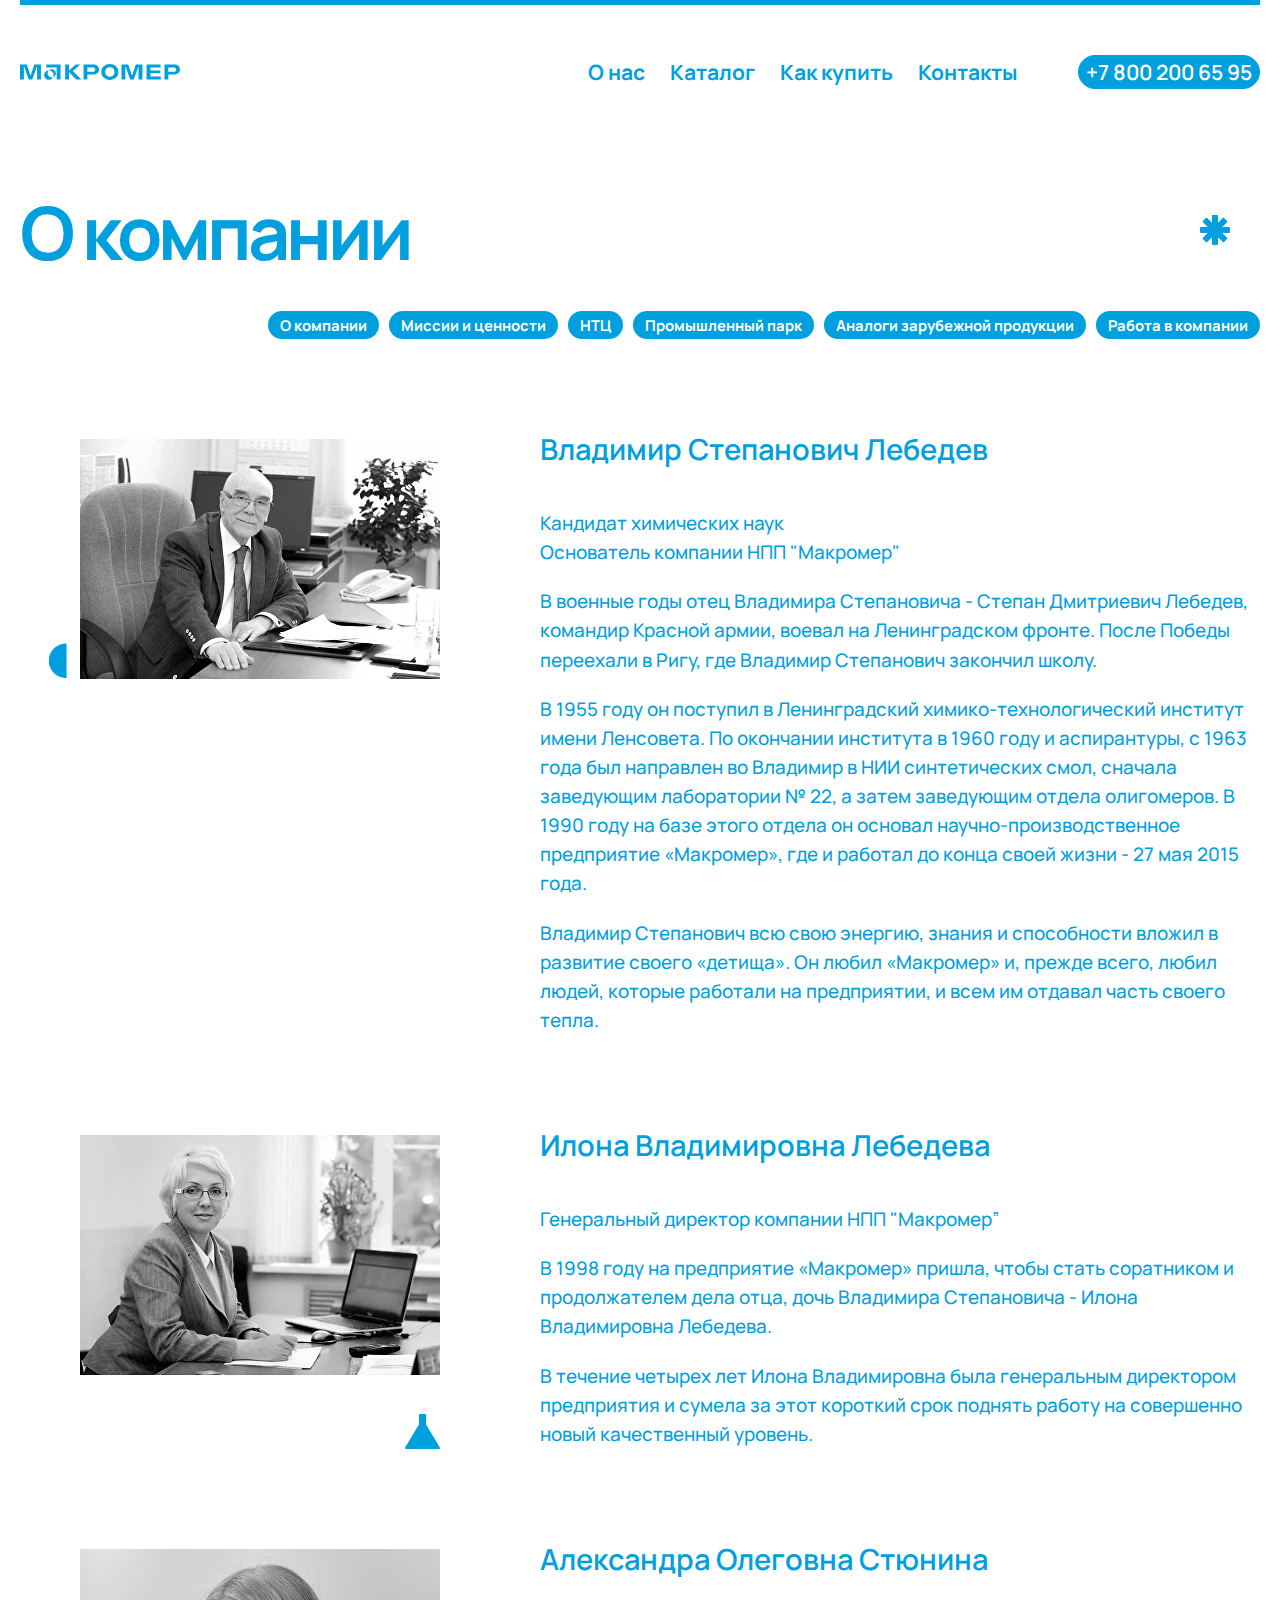
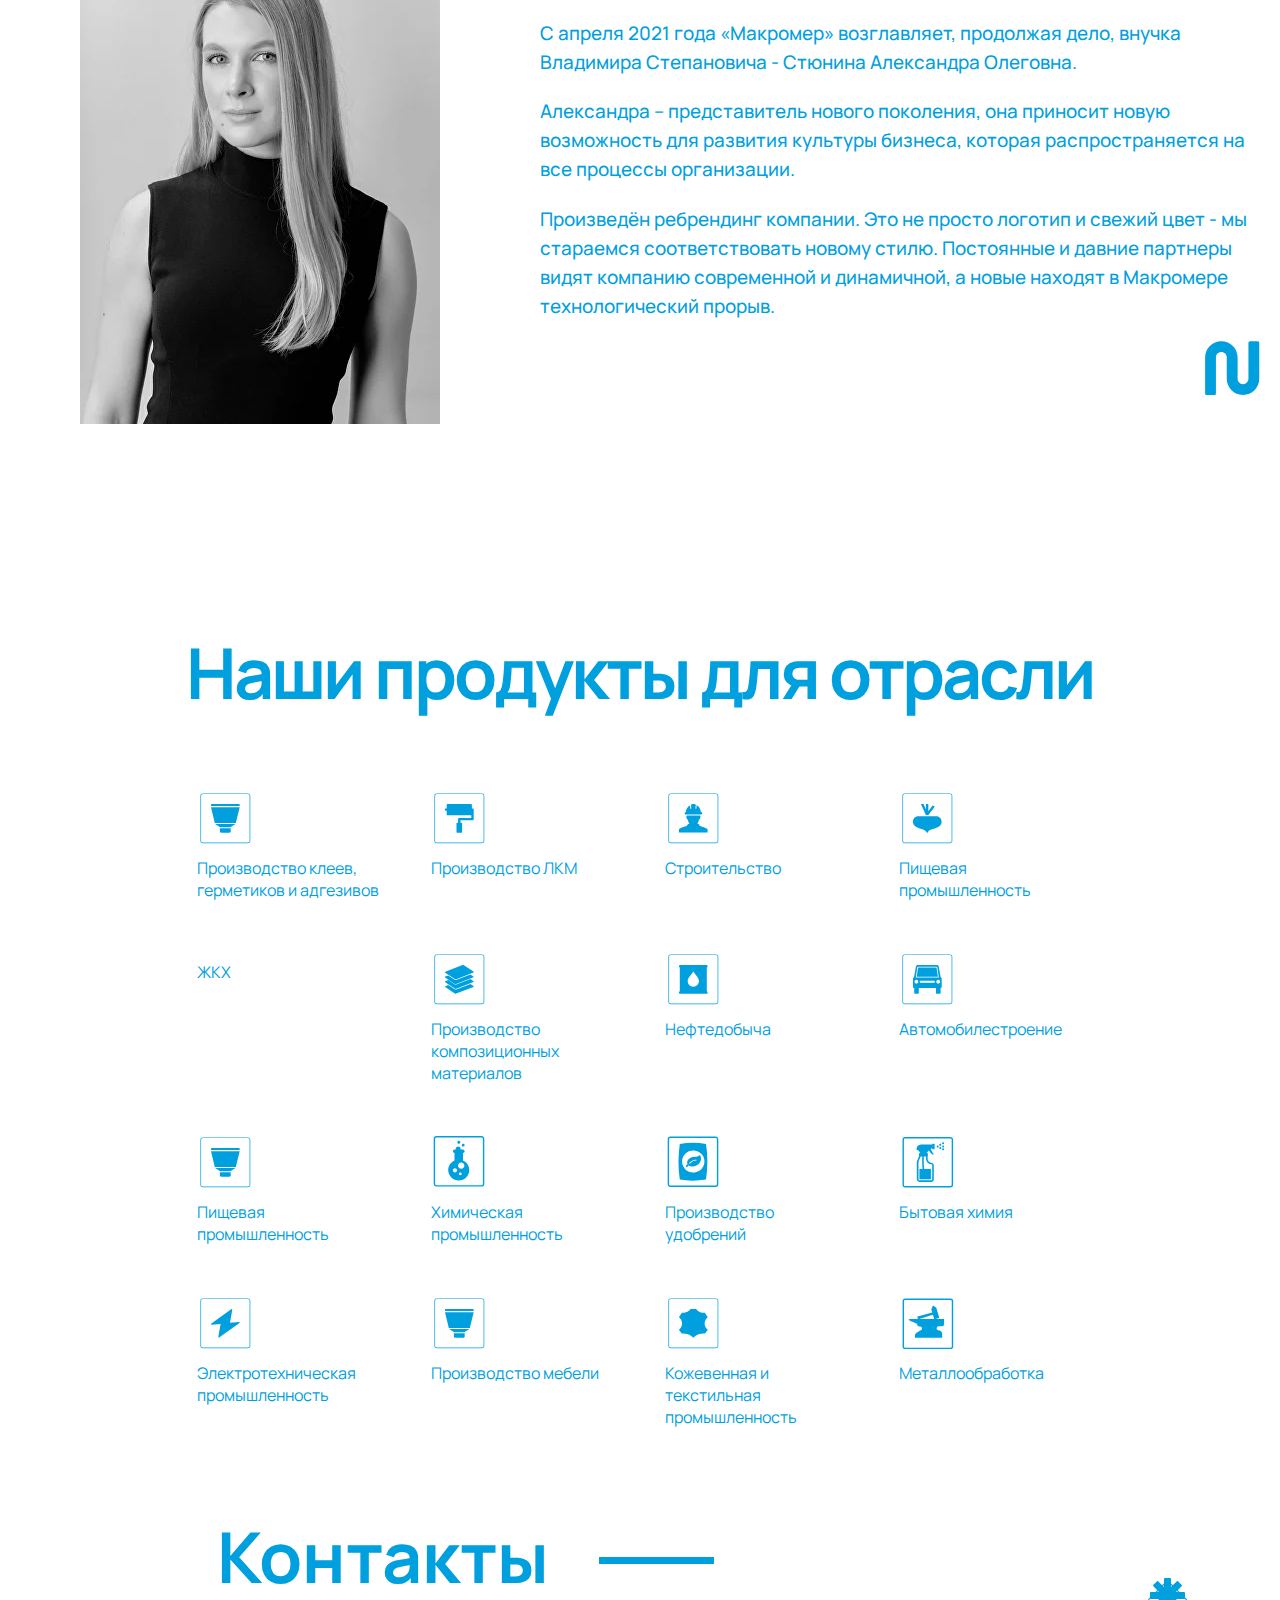
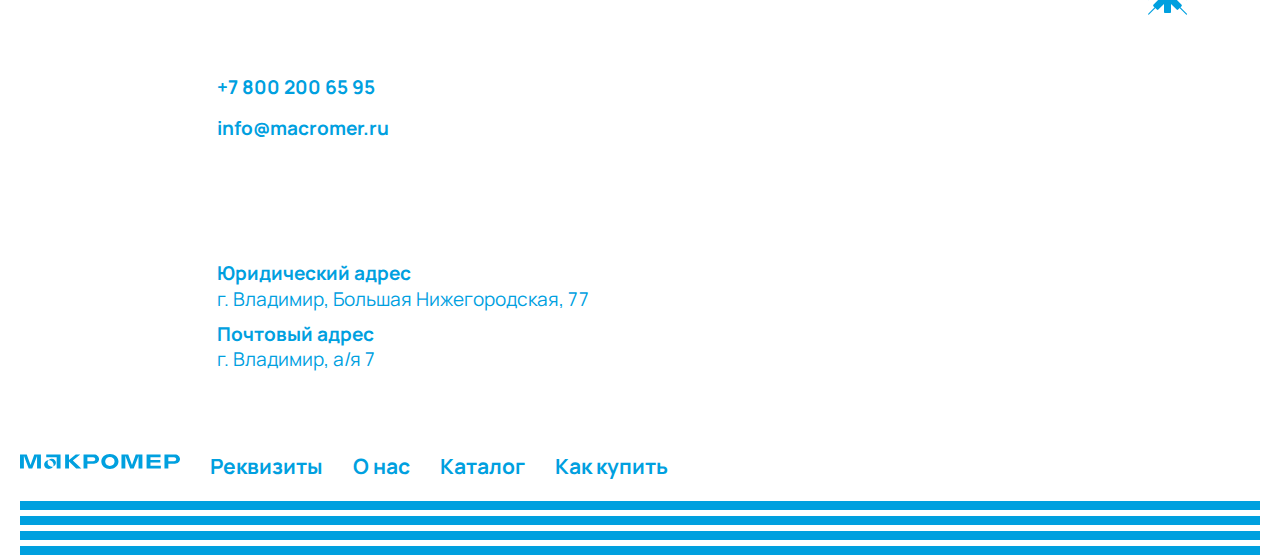
==== commit 98718bbc: "Add files via upload" ====
--- a/about.html
+++ b/about.html
@@ -85,6 +85,9 @@
         <div class="page-banner__title">
           <div class="page-banner__title__layout">
             <h1 class="opacity-anim opacity-show">О компании</h1>
+            <div class="zvezdochka">
+              <img src="img/zvezdochka.svg" alt="" />
+            </div>
             <ul class="page-banner__links">
               <li><a href="#" class="blue-button"> О компании </a></li>
               <li><a href="#" class="blue-button"> Миссии и ценности </a></li>
@@ -102,6 +105,103 @@
       </section>
 
       <section class="page-content">
+        <div class="people">
+          <div class="people__item">
+            <div class="people__item__wrapper">
+              <div class="people__item-img opacity-anim opacity-show">
+                <img src="img/lebedev.jpg" alt="" />
+                <img src="img/half-circle.svg" class="half-circle" alt="" />
+              </div>
+              <div class="people__item-text opacity-anim opacity-show">
+                <h3 class="people__item-text-title">
+                  Владимир Степанович Лебедев
+                </h3>
+                <span class="people__item-text-description">
+                  Кандидат химических наук <br />
+                  Основатель компании НПП "Макромер"
+                </span>
+                <span class="people__item-text-description">
+                  В военные годы отец Владимира Степановича - Степан Дмитриевич
+                  Лебедев, командир Красной армии, воевал на Ленинградском
+                  фронте. После Победы переехали в Ригу, где Владимир Степанович
+                  закончил школу.
+                </span>
+                <span class="people__item-text-description">
+                  В 1955 году он поступил в Ленинградский химико-технологический
+                  институт имени Ленсовета. По окончании института в 1960 году и
+                  аспиран­туры, с 1963 года был направлен во Владимир в НИИ
+                  синтетических смол, сначала заведующим лаборатории № 22, а
+                  затем заведующим отдела олигомеров. В 1990 году на базе этого
+                  отдела он основал научно-производственное предприятие
+                  «Макромер», где и работал до конца своей жизни - 27 мая 2015
+                  года.
+                </span>
+                <span class="people__item-text-description">
+                  Владимир Степанович всю свою энергию, знания и способности
+                  вложил в развитие своего «детища». Он любил «Макромер» и,
+                  прежде всего, любил людей, которые работали на предприятии, и
+                  всем им отдавал часть своего тепла.
+                </span>
+              </div>
+            </div>
+          </div>
+          <div class="people__item">
+            <div class="people__item__wrapper">
+              <div class="people__item-img opacity-anim opacity-show">
+                <img src="img/lebedeva.jpg" alt="" />
+                <img src="img/filter.svg" class="filter" alt="" />
+              </div>
+              <div class="people__item-text opacity-anim opacity-show">
+                <h3 class="people__item-text-title">
+                  Илона Владимировна Лебедева
+                </h3>
+                <span class="people__item-text-description">
+                  Генеральный директор компании НПП "Макромер”
+                </span>
+                <span class="people__item-text-description">
+                  В 1998 году на предприятие «Макромер» пришла, чтобы стать
+                  соратником и продолжа­телем дела отца, дочь Владимира
+                  Степановича - Илона Владимировна Лебедева.
+                </span>
+                <span class="people__item-text-description">
+                  В течение четырех лет Илона Владимировна была генеральным
+                  директором предприятия и сумела за этот короткий срок поднять
+                  работу на совершенно новый качественный уровень.
+                </span>
+              </div>
+            </div>
+          </div>
+          <div class="people__item">
+            <div class="people__item__wrapper">
+              <div class="people__item-img opacity-anim opacity-show">
+                <img src="img/stunina.jpg" alt="" />
+              </div>
+              <div class="people__item-text opacity-anim opacity-show">
+                <h3 class="people__item-text-title">
+                  Александра Олеговна Стюнина
+                </h3>
+                <span class="people__item-text-description">
+                  С апреля 2021 года «Макромер» возглавляет, продолжая дело,
+                  внучка Владимира Степановича - Стюнина Александра Олеговна.
+                </span>
+                <span class="people__item-text-description">
+                  Александра – представитель нового поколения, она приносит
+                  новую возможность для развития культуры бизнеса, которая
+                  распространяется на все процессы организации.
+                </span>
+                <span class="people__item-text-description">
+                  Произведён ребрендинг компании. Это не просто логотип и свежий
+                  цвет - мы стараемся соответствовать новому стилю. Постоянные и
+                  давние партнеры видят компанию современной и динамичной, а
+                  новые находят в Макромере технологический прорыв.
+                </span>
+                <div class="people-el">
+                  <img src="img/people-el.svg" class="people-el__img" alt="" />
+                </div>
+              </div>
+            </div>
+          </div>
+        </div>
         <div class="our-products">
           <div class="our-products__wrapper">
             <h2>Наши продукты для отрасли</h2>
@@ -111,50 +211,50 @@
                 <span>Производство клеев, герметиков и адгезивов</span>
               </li>
               <li class="our-products__item">
-                <img src="img/gue.svg" alt="" />
+                <img src="img/lkm.svg" alt="" />
                 <span>Производство ЛКМ</span>
               </li>
               <li class="our-products__item">
-                <img src="img/gue.svg" alt="" /><span>Строительство</span>
+                <img src="img/build.svg" alt="" /><span>Строительство</span>
+              </li>
+              <li class="our-products__item">
+                <img src="img/food.svg" alt="" />
+                <span>Пищевая промышленность</span>
+              </li>
+              <li class="our-products__item">
+                <img src="img/zkh.svg" alt="" />
+                <span>ЖКХ</span>
+              </li>
+              <li class="our-products__item">
+                <img src="img/kompoz.svg" alt="" />
+                <span>Производство композиционных материалов</span>
+              </li>
+              <li class="our-products__item">
+                <img src="img/oil.svg" alt="" />
+                <span>Нефтедобыча</span>
+              </li>
+              <li class="our-products__item">
+                <img src="img/auto.svg" alt="" />
+                <span>Автомобилестроение</span>
               </li>
               <li class="our-products__item">
                 <img src="img/gue.svg" alt="" />
                 <span>Пищевая промышленность</span>
               </li>
               <li class="our-products__item">
-                <img src="img/gue.svg" alt="" />
-                <span>Пищевая промышленность</span>
-              </li>
-              <li class="our-products__item">
-                <img src="img/gue.svg" alt="" />
-                <span>Производство композиционных материалов</span>
-              </li>
-              <li class="our-products__item">
-                <img src="img/gue.svg" alt="" />
-                <span>Пищевая промышленность</span>
-              </li>
-              <li class="our-products__item">
-                <img src="img/gue.svg" alt="" />
-                <span>Автомобилестроение</span>
-              </li>
-              <li class="our-products__item">
-                <img src="img/gue.svg" alt="" />
-                <span>Пищевая промышленность</span>
-              </li>
-              <li class="our-products__item">
-                <img src="img/gue.svg" alt="" />
+                <img src="img/chemic.svg" alt="" />
                 <span>Химическая промышленность</span>
               </li>
               <li class="our-products__item">
-                <img src="img/gue.svg" alt="" />
+                <img src="img/udobr.svg" alt="" />
                 <span>Производство удобрений</span>
               </li>
               <li class="our-products__item">
-                <img src="img/gue.svg" alt="" />
-                <span>Пищевая промышленность</span>
-              </li>
-              <li class="our-products__item">
-                <img src="img/gue.svg" alt="" />
+                <img src="img/byt-chemic.svg" alt="" />
+                <span>Бытовая химия</span>
+              </li>
+              <li class="our-products__item">
+                <img src="img/electro.svg" alt="" />
                 <span>Электротехническая промышленность</span>
               </li>
               <li class="our-products__item">
@@ -162,11 +262,11 @@
                 <span>Производство мебели</span>
               </li>
               <li class="our-products__item">
-                <img src="img/gue.svg" alt="" />
+                <img src="img/kozha.svg" alt="" />
                 <span>Кожевенная и текстильная промышленность</span>
               </li>
               <li class="our-products__item">
-                <img src="img/gue.svg" alt="" />
+                <img src="img/metall.svg" alt="" />
                 <span>Металлообработка</span>
               </li>
             </ul>
--- a/css/main.css
+++ b/css/main.css
@@ -186,6 +186,11 @@
   color: #00a0df;
 }
 
+.blue-active {
+  background: white !important;
+  color: #00a0df !important;
+}
+
 .rectangle-wrapper {
   padding-top: 10px;
   width: 115px;
@@ -197,7 +202,7 @@
 }
 .rectangle-wrapper .rectangle {
   background: #00a0df;
-  height: 7px;
+  height: 10px;
   animation-duration: 2s;
   animation-name: el-width;
   max-width: 115px;
@@ -359,44 +364,81 @@
 .about .page-banner {
   padding: 0px 20px;
   margin: 0px;
+  min-height: 230px;
+  width: 100%;
   height: auto;
-  width: 100%;
+}
+@media (max-width: 992px) {
+  .about .page-banner {
+    min-height: 283px;
+  }
+}
+@media (max-width: 576px) {
+  .about .page-banner {
+    min-height: 382px;
+  }
 }
 .about .page-banner .page-banner__title {
   width: 100%;
 }
 .about .page-banner .page-banner__title h1 {
-  font-size: calc(2em + 3vw);
+  font-size: calc(3em + 2vw) !important;
   line-height: 130% !important;
   letter-spacing: -4px;
 }
 @media (max-width: 992px) {
   .about .page-banner .page-banner__title h1 {
-    font-size: calc(3em + 3vw) !important;
+    font-size: calc(3em + 2vw) !important;
   }
 }
 @media (max-width: 768px) {
   .about .page-banner .page-banner__title h1 {
-    font-size: calc(3em + 2vw) !important;
+    font-size: calc(3em + 1vw) !important;
   }
 }
 @media (max-width: 576px) {
   .about .page-banner .page-banner__title h1 {
-    font-size: 70px !important;
     line-height: 135%;
     letter-spacing: -3px;
   }
 }
-@media (max-width: 380px) {
-  .about .page-banner .page-banner__title h1 {
-    font-size: 60px !important;
-  }
-}
 .about .page-banner .page-banner__title .page-banner__title__layout {
   display: flex;
   flex-direction: column;
   align-items: flex-start !important;
   gap: 30px;
+  position: relative;
+}
+.about .page-banner .page-banner__title .page-banner__title__layout .zvezdochka {
+  right: 30px;
+  top: 30px;
+}
+.about .page-banner .page-banner__title .page-banner__title__layout .zvezdochka img {
+  width: 30px;
+  height: 30px;
+}
+@media (max-width: 576px) {
+  .about .page-banner .page-banner__title .page-banner__title__layout .zvezdochka {
+    display: none;
+  }
+}
+.about .page-content {
+  display: flex;
+  flex-direction: column;
+  align-items: center;
+  gap: 200px;
+  width: 100%;
+}
+@media (max-width: 992px) {
+  .about .page-content {
+    gap: 100px;
+  }
+}
+@media (max-width: 576px) {
+  .about .page-content {
+    overflow: hidden;
+    gap: 50px;
+  }
 }
 .about .page-content .page-content__table {
   width: 1160px;
@@ -447,236 +489,6 @@
 }
 .about .page-content .page-content__table__oddrow {
   background: #f3f3f3;
-}
-
-@keyframes el-rotate {
-  0% {
-    transform: rotate(0deg);
-  }
-  50% {
-    transform: rotate(360deg);
-  }
-  100% {
-    transform: rotate(0deg);
-  }
-}
-@keyframes el-height {
-  0% {
-    top: 100px;
-  }
-  50% {
-    top: 70px;
-  }
-  100% {
-    top: 100px;
-  }
-}
-@keyframes el-width {
-  from {
-    width: 0px;
-  }
-  to {
-    width: 115px;
-  }
-}
-@keyframes el-rotate {
-  0% {
-    transform: rotate(0deg);
-  }
-  50% {
-    transform: rotate(360deg);
-  }
-  100% {
-    transform: rotate(0deg);
-  }
-}
-@keyframes el-height {
-  0% {
-    top: 100px;
-  }
-  50% {
-    top: 70px;
-  }
-  100% {
-    top: 100px;
-  }
-}
-@keyframes el-width {
-  from {
-    width: 0px;
-  }
-  to {
-    width: 115px;
-  }
-}
-/*Цвета проекта*/
-/*Шрифт проекта*/
-/*Базовые стили проекта*/
-html {
-  scroll-behavior: smooth;
-}
-
-* {
-  padding: 0px;
-  margin: 0px;
-  box-sizing: border-box;
-  font-family: "Manrope", sans-serif;
-}
-
-body, ul, li, a, button, h1, h2, h3, h4, input, textarea, hr {
-  padding: 0px;
-  margin: 0px;
-  font-family: "Manrope", sans-serif;
-}
-
-.footer {
-  margin: 0px 20px;
-}
-
-ul {
-  list-style: none;
-}
-
-h1, h2, h3, h4, h5, span {
-  color: #00a0df;
-}
-
-a {
-  text-decoration: none;
-  color: #00a0df;
-}
-
-.body-block {
-  overflow: hidden;
-}
-
-.main {
-  display: flex;
-  flex-direction: column;
-  gap: 200px;
-  align-items: center;
-}
-@media (max-width: 992px) {
-  .main {
-    gap: 70px;
-  }
-}
-@media (max-width: 768px) {
-  .main {
-    gap: 60px;
-  }
-}
-@media (max-width: 576px) {
-  .main {
-    gap: 50px;
-  }
-}
-@media (max-width: 380px) {
-  .main {
-    gap: 50px;
-  }
-}
-
-h2 {
-  font-size: 100px;
-}
-@media (max-width: 992px) {
-  h2 {
-    font-size: 70px;
-  }
-}
-
-.zvezdochka {
-  position: absolute;
-  animation-name: el-rotate;
-  animation-duration: 5s;
-  animation-iteration-count: infinite;
-}
-@media (max-width: 992px) {
-  .zvezdochka img {
-    max-width: 35px;
-  }
-}
-
-.white-button {
-  background: white;
-  color: #00a0df;
-  padding: 2px 5px;
-  border-radius: 30px;
-  font-size: 20px;
-  font-weight: 700;
-  cursor: pointer;
-  transition: 0.3s ease;
-  border: 2px solid white;
-  max-width: 225px;
-  display: flex;
-  justify-content: center;
-}
-.white-button:hover {
-  background: #00a0df;
-  color: white;
-}
-
-.blue-button {
-  background: #00a0df;
-  color: white;
-  padding: 2px 10px;
-  border-radius: 30px;
-  font-size: 20px;
-  font-weight: 700;
-  cursor: pointer;
-  transition: 0.3s ease;
-  border: 2px solid #00a0df;
-  max-width: 225px;
-  display: flex;
-  justify-content: center;
-}
-.blue-button:hover {
-  background: white;
-  color: #00a0df;
-}
-
-.rectangle-wrapper {
-  padding-top: 10px;
-  width: 115px;
-}
-@media (max-width: 380px) {
-  .rectangle-wrapper {
-    padding-top: 0px;
-  }
-}
-.rectangle-wrapper .rectangle {
-  background: #00a0df;
-  height: 7px;
-  animation-duration: 2s;
-  animation-name: el-width;
-  max-width: 115px;
-}
-@keyframes el-width {
-  from {
-    width: 0px;
-  }
-  to {
-    width: 115px;
-  }
-}
-
-.opacity-anim {
-  opacity: 0;
-}
-
-.opacity-anim.opacity-show {
-  opacity: 1;
-  transition: opacity 1s;
-}
-
-._active {
-  opacity: 1 !important;
-}
-
-._anim-items {
-  opacity: 0;
-  transition: opacity 1s;
 }
 
 .header {
@@ -775,10 +587,10 @@
     top: 20px;
   }
 }
-.header .header__layout .header__layout__right .menu-close a svg g {
+.header .header__layout .header__layout__right .menu-close a svg {
   transition: 0.3s ease;
 }
-.header .header__layout .header__layout__right .menu-close a:hover g {
+.header .header__layout .header__layout__right .menu-close a:hover {
   fill: black;
 }
 .header .header__layout .header__layout__right .header__links {
@@ -1158,30 +970,35 @@
 }
 .page-banner {
   position: relative;
-  height: 820px;
+  min-height: 700px;
   overflow: hidden;
   display: flex;
   align-items: flex-end;
   margin: -70px 20px 0px;
 }
-@media (max-width: 992px) {
+@media (max-width: 1450px) {
   .page-banner {
-    height: 620px;
-  }
-}
-@media (max-width: 768px) {
+    min-height: 700px;
+  }
+}
+@media (max-width: 992px) {
   .page-banner {
-    height: 670px;
-  }
-}
-@media (max-width: 576px) {
+    min-height: 620px;
+  }
+}
+@media (max-width: 768px) {
   .page-banner {
-    height: 545px;
+    min-height: 670px;
+  }
+}
+@media (max-width: 576px) {
+  .page-banner {
+    min-height: 545px;
   }
 }
 @media (max-width: 380px) {
   .page-banner {
-    height: 515px;
+    min-height: 515px;
   }
 }
 .page-banner .page-banner__background {
@@ -1365,6 +1182,7 @@
   font-weight: 700;
   min-width: 778px;
   position: relative;
+  font-size: 84px;
 }
 @media (max-width: 992px) {
   .page-banner .page-banner__title .page-banner__title__layout h2, .page-banner .page-banner__title .page-banner__title__layout h1 {
@@ -1390,7 +1208,7 @@
 }
 .page-banner .page-banner__title .page-banner__title__layout .page-banner__links {
   display: flex;
-  gap: 30px;
+  gap: 10px;
   justify-content: flex-end;
   width: 100%;
   flex-wrap: wrap;
@@ -1398,7 +1216,7 @@
 @media (max-width: 992px) {
   .page-banner .page-banner__title .page-banner__title__layout .page-banner__links {
     display: flex;
-    gap: 30px;
+    gap: 20px;
     justify-content: flex-start;
   }
 }
@@ -1482,6 +1300,11 @@
   position: relative;
   overflow: hidden;
 }
+@media (max-width: 992px) {
+  .products {
+    padding-top: 100px;
+  }
+}
 .products .products__heading {
   display: flex;
   gap: 30px;
@@ -1646,6 +1469,11 @@
   justify-content: space-between;
   padding: 30px;
 }
+@media (max-width: 1300px) {
+  .products .products__items .products__item {
+    padding: 20px;
+  }
+}
 @media (max-width: 768px) {
   .products .products__items .products__item {
     grid-area: auto !important;
@@ -1660,23 +1488,23 @@
 .products .products__items .products__item ul {
   display: flex;
   flex-direction: column;
-  gap: 20px;
+  gap: 10px;
   padding-top: 15px;
-}
-@media (max-width: 992px) {
-  .products .products__items .products__item ul {
-    gap: 15px;
-  }
-}
-@media (max-width: 768px) {
-  .products .products__items .products__item ul {
-    gap: 10px;
-  }
 }
 .products .products__items .products__item ul li {
   font-size: calc(7px + 1vw);
   line-height: 24px;
 }
+@media (max-width: 1300px) {
+  .products .products__items .products__item ul li {
+    font-size: calc(4px + 1vw);
+  }
+}
+@media (max-width: 992px) {
+  .products .products__items .products__item ul li {
+    font-size: calc(8px + 1vw);
+  }
+}
 @media (max-width: 768px) {
   .products .products__items .products__item ul li {
     font-size: calc(7px + 1.5vw);
@@ -1696,9 +1524,9 @@
   .products .products__items .products__item:nth-child(3) {
     position: absolute;
     max-width: 450px;
-    right: -50px;
+    right: -118px;
     background: transparent;
-    top: -109px;
+    top: 4px;
     z-index: -1;
   }
 }
@@ -1710,7 +1538,17 @@
 }
 @media (max-width: 992px) {
   .products .products__items .products__item:nth-child(3) span {
-    line-height: 0.8;
+    line-height: 98px;
+  }
+}
+@media (max-width: 768px) {
+  .products .products__items .products__item:nth-child(3) span {
+    line-height: 125px;
+  }
+}
+@media (max-width: 768px) {
+  .products .products__items .products__item:nth-child(3) span {
+    line-height: 90px;
   }
 }
 @media (max-width: 992px) {
@@ -1828,7 +1666,7 @@
 
 .advantages {
   position: relative;
-  min-height: 100vh;
+  min-height: 1000px;
   width: 100%;
   padding: 0px 20px;
   overflow: hidden;
@@ -2291,236 +2129,6 @@
   grid-area: 2/2/2/4;
 }
 
-@keyframes el-rotate {
-  0% {
-    transform: rotate(0deg);
-  }
-  50% {
-    transform: rotate(360deg);
-  }
-  100% {
-    transform: rotate(0deg);
-  }
-}
-@keyframes el-height {
-  0% {
-    top: 100px;
-  }
-  50% {
-    top: 70px;
-  }
-  100% {
-    top: 100px;
-  }
-}
-@keyframes el-width {
-  from {
-    width: 0px;
-  }
-  to {
-    width: 115px;
-  }
-}
-@keyframes el-rotate {
-  0% {
-    transform: rotate(0deg);
-  }
-  50% {
-    transform: rotate(360deg);
-  }
-  100% {
-    transform: rotate(0deg);
-  }
-}
-@keyframes el-height {
-  0% {
-    top: 100px;
-  }
-  50% {
-    top: 70px;
-  }
-  100% {
-    top: 100px;
-  }
-}
-@keyframes el-width {
-  from {
-    width: 0px;
-  }
-  to {
-    width: 115px;
-  }
-}
-/*Цвета проекта*/
-/*Шрифт проекта*/
-/*Базовые стили проекта*/
-html {
-  scroll-behavior: smooth;
-}
-
-* {
-  padding: 0px;
-  margin: 0px;
-  box-sizing: border-box;
-  font-family: "Manrope", sans-serif;
-}
-
-body, ul, li, a, button, h1, h2, h3, h4, input, textarea, hr {
-  padding: 0px;
-  margin: 0px;
-  font-family: "Manrope", sans-serif;
-}
-
-.footer {
-  margin: 0px 20px;
-}
-
-ul {
-  list-style: none;
-}
-
-h1, h2, h3, h4, h5, span {
-  color: #00a0df;
-}
-
-a {
-  text-decoration: none;
-  color: #00a0df;
-}
-
-.body-block {
-  overflow: hidden;
-}
-
-.main {
-  display: flex;
-  flex-direction: column;
-  gap: 200px;
-  align-items: center;
-}
-@media (max-width: 992px) {
-  .main {
-    gap: 70px;
-  }
-}
-@media (max-width: 768px) {
-  .main {
-    gap: 60px;
-  }
-}
-@media (max-width: 576px) {
-  .main {
-    gap: 50px;
-  }
-}
-@media (max-width: 380px) {
-  .main {
-    gap: 50px;
-  }
-}
-
-h2 {
-  font-size: 100px;
-}
-@media (max-width: 992px) {
-  h2 {
-    font-size: 70px;
-  }
-}
-
-.zvezdochka {
-  position: absolute;
-  animation-name: el-rotate;
-  animation-duration: 5s;
-  animation-iteration-count: infinite;
-}
-@media (max-width: 992px) {
-  .zvezdochka img {
-    max-width: 35px;
-  }
-}
-
-.white-button {
-  background: white;
-  color: #00a0df;
-  padding: 2px 5px;
-  border-radius: 30px;
-  font-size: 20px;
-  font-weight: 700;
-  cursor: pointer;
-  transition: 0.3s ease;
-  border: 2px solid white;
-  max-width: 225px;
-  display: flex;
-  justify-content: center;
-}
-.white-button:hover {
-  background: #00a0df;
-  color: white;
-}
-
-.blue-button {
-  background: #00a0df;
-  color: white;
-  padding: 2px 10px;
-  border-radius: 30px;
-  font-size: 20px;
-  font-weight: 700;
-  cursor: pointer;
-  transition: 0.3s ease;
-  border: 2px solid #00a0df;
-  max-width: 225px;
-  display: flex;
-  justify-content: center;
-}
-.blue-button:hover {
-  background: white;
-  color: #00a0df;
-}
-
-.rectangle-wrapper {
-  padding-top: 10px;
-  width: 115px;
-}
-@media (max-width: 380px) {
-  .rectangle-wrapper {
-    padding-top: 0px;
-  }
-}
-.rectangle-wrapper .rectangle {
-  background: #00a0df;
-  height: 7px;
-  animation-duration: 2s;
-  animation-name: el-width;
-  max-width: 115px;
-}
-@keyframes el-width {
-  from {
-    width: 0px;
-  }
-  to {
-    width: 115px;
-  }
-}
-
-.opacity-anim {
-  opacity: 0;
-}
-
-.opacity-anim.opacity-show {
-  opacity: 1;
-  transition: opacity 1s;
-}
-
-._active {
-  opacity: 1 !important;
-}
-
-._anim-items {
-  opacity: 0;
-  transition: opacity 1s;
-}
-
 .contact-us {
   background: #00a0df;
   position: relative;
@@ -2688,236 +2296,6 @@
   .contact-us__content__text span {
     font-size: 17px;
   }
-}
-
-@keyframes el-rotate {
-  0% {
-    transform: rotate(0deg);
-  }
-  50% {
-    transform: rotate(360deg);
-  }
-  100% {
-    transform: rotate(0deg);
-  }
-}
-@keyframes el-height {
-  0% {
-    top: 100px;
-  }
-  50% {
-    top: 70px;
-  }
-  100% {
-    top: 100px;
-  }
-}
-@keyframes el-width {
-  from {
-    width: 0px;
-  }
-  to {
-    width: 115px;
-  }
-}
-@keyframes el-rotate {
-  0% {
-    transform: rotate(0deg);
-  }
-  50% {
-    transform: rotate(360deg);
-  }
-  100% {
-    transform: rotate(0deg);
-  }
-}
-@keyframes el-height {
-  0% {
-    top: 100px;
-  }
-  50% {
-    top: 70px;
-  }
-  100% {
-    top: 100px;
-  }
-}
-@keyframes el-width {
-  from {
-    width: 0px;
-  }
-  to {
-    width: 115px;
-  }
-}
-/*Цвета проекта*/
-/*Шрифт проекта*/
-/*Базовые стили проекта*/
-html {
-  scroll-behavior: smooth;
-}
-
-* {
-  padding: 0px;
-  margin: 0px;
-  box-sizing: border-box;
-  font-family: "Manrope", sans-serif;
-}
-
-body, ul, li, a, button, h1, h2, h3, h4, input, textarea, hr {
-  padding: 0px;
-  margin: 0px;
-  font-family: "Manrope", sans-serif;
-}
-
-.footer {
-  margin: 0px 20px;
-}
-
-ul {
-  list-style: none;
-}
-
-h1, h2, h3, h4, h5, span {
-  color: #00a0df;
-}
-
-a {
-  text-decoration: none;
-  color: #00a0df;
-}
-
-.body-block {
-  overflow: hidden;
-}
-
-.main {
-  display: flex;
-  flex-direction: column;
-  gap: 200px;
-  align-items: center;
-}
-@media (max-width: 992px) {
-  .main {
-    gap: 70px;
-  }
-}
-@media (max-width: 768px) {
-  .main {
-    gap: 60px;
-  }
-}
-@media (max-width: 576px) {
-  .main {
-    gap: 50px;
-  }
-}
-@media (max-width: 380px) {
-  .main {
-    gap: 50px;
-  }
-}
-
-h2 {
-  font-size: 100px;
-}
-@media (max-width: 992px) {
-  h2 {
-    font-size: 70px;
-  }
-}
-
-.zvezdochka {
-  position: absolute;
-  animation-name: el-rotate;
-  animation-duration: 5s;
-  animation-iteration-count: infinite;
-}
-@media (max-width: 992px) {
-  .zvezdochka img {
-    max-width: 35px;
-  }
-}
-
-.white-button {
-  background: white;
-  color: #00a0df;
-  padding: 2px 5px;
-  border-radius: 30px;
-  font-size: 20px;
-  font-weight: 700;
-  cursor: pointer;
-  transition: 0.3s ease;
-  border: 2px solid white;
-  max-width: 225px;
-  display: flex;
-  justify-content: center;
-}
-.white-button:hover {
-  background: #00a0df;
-  color: white;
-}
-
-.blue-button {
-  background: #00a0df;
-  color: white;
-  padding: 2px 10px;
-  border-radius: 30px;
-  font-size: 20px;
-  font-weight: 700;
-  cursor: pointer;
-  transition: 0.3s ease;
-  border: 2px solid #00a0df;
-  max-width: 225px;
-  display: flex;
-  justify-content: center;
-}
-.blue-button:hover {
-  background: white;
-  color: #00a0df;
-}
-
-.rectangle-wrapper {
-  padding-top: 10px;
-  width: 115px;
-}
-@media (max-width: 380px) {
-  .rectangle-wrapper {
-    padding-top: 0px;
-  }
-}
-.rectangle-wrapper .rectangle {
-  background: #00a0df;
-  height: 7px;
-  animation-duration: 2s;
-  animation-name: el-width;
-  max-width: 115px;
-}
-@keyframes el-width {
-  from {
-    width: 0px;
-  }
-  to {
-    width: 115px;
-  }
-}
-
-.opacity-anim {
-  opacity: 0;
-}
-
-.opacity-anim.opacity-show {
-  opacity: 1;
-  transition: opacity 1s;
-}
-
-._active {
-  opacity: 1 !important;
-}
-
-._anim-items {
-  opacity: 0;
-  transition: opacity 1s;
 }
 
 .catalog__filter__checkboxes__items--open {
@@ -3725,7 +3103,7 @@
   flex-direction: column;
   justify-content: center;
   align-items: center;
-  gap: 90px;
+  gap: 70px;
 }
 .our-products .our-products__wrapper h2 {
   font-size: 70px;
@@ -3745,7 +3123,7 @@
 .our-products .our-products__wrapper .our-products__items {
   display: grid;
   grid-template-columns: repeat(4, minmax(100px, 184px));
-  gap: 30px;
+  gap: 50px;
 }
 @media (max-width: 992px) {
   .our-products .our-products__wrapper .our-products__items {
@@ -3755,7 +3133,8 @@
 }
 @media (max-width: 576px) {
   .our-products .our-products__wrapper .our-products__items {
-    grid-template-columns: repeat(2, minmax(100px, 184px));
+    grid-template-columns: repeat(2, minmax(100px, 160px));
+    gap: 30px;
   }
 }
 .our-products .our-products__wrapper .our-products__items .our-products__item {
@@ -3763,4 +3142,581 @@
   display: flex;
   flex-direction: column;
   gap: 10px;
+}
+@media (max-width: 380px) {
+  .our-products .our-products__wrapper .our-products__items .our-products__item span {
+    font-size: calc(10px + 1vw);
+  }
+}
+
+.people {
+  margin: 0px 20px 0px 80px;
+  max-width: 1200px;
+  display: flex;
+  gap: 100px;
+  flex-direction: column;
+  align-items: center;
+}
+@media (max-width: 992px) {
+  .people {
+    margin: 0px 20px;
+    width: 100%;
+    padding: 0px 60px;
+    gap: 60px;
+  }
+}
+@media (max-width: 576px) {
+  .people {
+    margin: 0px 20px 0px 40px;
+    width: auto;
+    padding: 0px;
+    gap: 30px;
+  }
+}
+@media (max-width: 380px) {
+  .people {
+    margin: 0px 20px;
+  }
+}
+.people .people__item {
+  display: flex;
+  width: 100%;
+}
+@media (max-width: 992px) {
+  .people .people__item:nth-child(3) .people__item__wrapper {
+    width: 100%;
+    max-width: 860px;
+    align-items: flex-end;
+  }
+}
+@media (max-width: 576px) {
+  .people .people__item:nth-child(3) .people__item__wrapper {
+    align-items: flex-start;
+  }
+}
+@media (max-width: 992px) {
+  .people .people__item:nth-child(3) .people__item__wrapper .people__item-text {
+    max-width: none !important;
+  }
+}
+@media (max-width: 992px) {
+  .people .people__item:nth-child(3) .people__item__wrapper .people__item-text h3 {
+    text-align: end;
+  }
+}
+@media (max-width: 576px) {
+  .people .people__item:nth-child(3) .people__item__wrapper .people__item-text h3 {
+    text-align: start;
+  }
+}
+@media (max-width: 992px) {
+  .people .people__item {
+    justify-content: center;
+  }
+}
+.people .people__item .people__item__wrapper {
+  display: flex;
+  gap: 100px;
+  position: relative;
+}
+@media (max-width: 992px) {
+  .people .people__item .people__item__wrapper {
+    flex-direction: column;
+    gap: 50px;
+    max-width: 860px;
+    width: 100%;
+  }
+}
+@media (max-width: 992px) {
+  .people .people__item .people__item__wrapper .people__item-text {
+    max-width: 441px;
+  }
+}
+.people .people__item .people__item__wrapper .people__item-img {
+  display: flex;
+  flex-direction: column;
+  align-items: flex-end;
+  justify-content: space-between;
+}
+@media (max-width: 992px) {
+  .people .people__item .people__item__wrapper .people__item-img {
+    align-items: flex-start;
+  }
+}
+@media (max-width: 576px) {
+  .people .people__item .people__item__wrapper .people__item-img {
+    flex-direction: row;
+    justify-content: flex-start;
+    gap: 20px;
+  }
+}
+@media (max-width: 380px) {
+  .people .people__item .people__item__wrapper .people__item-img {
+    flex-direction: column-reverse;
+    align-items: end;
+  }
+}
+@media (max-width: 576px) {
+  .people .people__item .people__item__wrapper .people__item-img img:first-child {
+    width: 100%;
+  }
+}
+.people .people__item .people__item__wrapper .people__item-img .half-circle {
+  position: absolute;
+  transform: rotate(-90deg);
+  width: 35px;
+  height: 17.5px;
+  left: -40px;
+  top: 213px;
+}
+@media (max-width: 992px) {
+  .people .people__item .people__item__wrapper .people__item-img .half-circle {
+    left: 78%;
+    top: 10%;
+  }
+}
+@media (max-width: 576px) {
+  .people .people__item .people__item__wrapper .people__item-img .half-circle {
+    left: -40px;
+    top: 174px;
+  }
+}
+@media (max-width: 380px) {
+  .people .people__item .people__item__wrapper .people__item-img .half-circle {
+    display: none;
+  }
+}
+.people .people__item .people__item__wrapper .people__item-img .filter {
+  width: 35px;
+}
+@media (max-width: 992px) {
+  .people .people__item .people__item__wrapper .people__item-img .filter {
+    position: absolute;
+    top: 100px;
+    left: 80%;
+  }
+}
+@media (max-width: 576px) {
+  .people .people__item .people__item__wrapper .people__item-img .filter {
+    position: static;
+  }
+}
+.people .people__item .people__item__wrapper .people__item-text {
+  display: flex;
+  flex-direction: column;
+  gap: 20px;
+}
+.people .people__item .people__item__wrapper .people__item-text .people-el {
+  display: flex;
+  justify-content: flex-end;
+}
+@media (max-width: 992px) {
+  .people .people__item .people__item__wrapper .people__item-text .people-el {
+    position: absolute;
+    top: 23%;
+    left: 19%;
+  }
+}
+@media (max-width: 576px) {
+  .people .people__item .people__item__wrapper .people__item-text .people-el {
+    position: absolute;
+    top: 370px;
+    left: -31px;
+  }
+}
+@media (max-width: 380px) {
+  .people .people__item .people__item__wrapper .people__item-text .people-el {
+    position: static;
+  }
+}
+.people .people__item .people__item__wrapper .people__item-text .people-el .people-el__img {
+  width: 55px;
+}
+@media (max-width: 576px) {
+  .people .people__item .people__item__wrapper .people__item-text .people-el .people-el__img {
+    width: 25px;
+  }
+}
+@media (max-width: 380px) {
+  .people .people__item .people__item__wrapper .people__item-text .people-el .people-el__img {
+    width: 36px;
+  }
+}
+.people .people__item .people__item__wrapper .people__item-text .people__item-text-title {
+  font-size: calc(20px + 0.7vw);
+  line-height: 20px;
+  font-weight: 600;
+  padding-bottom: 30px;
+}
+@media (max-width: 992px) {
+  .people .people__item .people__item__wrapper .people__item-text .people__item-text-title {
+    font-size: 28px;
+    padding-bottom: 0px;
+  }
+}
+@media (max-width: 576px) {
+  .people .people__item .people__item__wrapper .people__item-text .people__item-text-title {
+    font-size: calc(16px + 2vw);
+    line-height: 30px;
+  }
+}
+.people .people__item .people__item__wrapper .people__item-text .people__item-text-description {
+  font-size: calc(6px + 1vw);
+  line-height: 1.55;
+  font-weight: 500;
+}
+@media (max-width: 992px) {
+  .people .people__item .people__item__wrapper .people__item-text .people__item-text-description {
+    font-size: calc(11px + 1vw);
+  }
+}
+
+.our-mission {
+  display: flex;
+  flex-direction: column;
+  gap: 30px;
+  justify-content: center;
+  align-items: center;
+  width: 100%;
+}
+.our-mission .our-mission__wrapper {
+  padding: 40px;
+  display: flex;
+  flex-direction: column;
+  background: #00a0df;
+  width: 100%;
+  max-width: 60%;
+}
+@media (max-width: 992px) {
+  .our-mission .our-mission__wrapper {
+    max-width: 98%;
+  }
+}
+@media (max-width: 576px) {
+  .our-mission .our-mission__wrapper {
+    max-width: 100%;
+    padding: 40px 30px;
+    gap: 30px;
+  }
+}
+.our-mission .our-mission__wrapper h2 {
+  color: white;
+  font-size: calc(20px + 4vw);
+  font-weight: 600;
+}
+@media (max-width: 576px) {
+  .our-mission .our-mission__wrapper h2 {
+    font-size: calc(20px + 13vw);
+  }
+}
+.our-mission .our-mission__wrapper span {
+  color: white;
+  font-weight: 600;
+  font-size: calc(13px + 1vw);
+}
+@media (max-width: 576px) {
+  .our-mission .our-mission__wrapper span {
+    font-size: calc(13px + 2vw);
+  }
+}
+.our-mission .our-mission__text {
+  max-width: 50%;
+  font-weight: 600;
+  font-size: calc(13px + 1vw);
+}
+@media (max-width: 992px) {
+  .our-mission .our-mission__text {
+    max-width: 90%;
+  }
+}
+@media (max-width: 576px) {
+  .our-mission .our-mission__text {
+    font-size: calc(13px + 2vw);
+  }
+}
+
+.vision {
+  display: flex;
+  flex-direction: column;
+  gap: 30px;
+  justify-content: center;
+  align-items: center;
+  width: 100%;
+}
+.vision .vision__wrapper {
+  display: flex;
+  flex-direction: column;
+  max-width: 55%;
+  gap: 40px;
+  margin: 0px 20px;
+}
+@media (max-width: 992px) {
+  .vision .vision__wrapper {
+    max-width: 75%;
+  }
+}
+@media (max-width: 576px) {
+  .vision .vision__wrapper {
+    max-width: 100%;
+  }
+}
+.vision .vision__wrapper .vision__heading {
+  display: flex;
+  align-items: center;
+  gap: 50px;
+}
+.vision .vision__wrapper .vision__heading .vision__title {
+  font-size: calc(20px + 4vw);
+  font-weight: 600;
+}
+@media (max-width: 576px) {
+  .vision .vision__wrapper .vision__heading .vision__title {
+    font-size: calc(20px + 13vw);
+  }
+}
+@media (max-width: 768px) {
+  .vision .vision__wrapper .vision__heading .rectangle-wrapper {
+    display: none;
+  }
+}
+.vision .vision__text {
+  font-weight: 600;
+  font-size: calc(13px + 1vw);
+}
+@media (max-width: 576px) {
+  .vision .vision__text {
+    font-size: calc(13px + 2vw);
+  }
+}
+
+.values {
+  display: flex;
+  flex-direction: column;
+  gap: 30px;
+  justify-content: center;
+  align-items: center;
+  width: 100%;
+}
+.values .values__wrapper {
+  display: flex;
+  flex-direction: column;
+  align-items: center;
+  gap: 40px;
+  max-width: 80%;
+}
+@media (max-width: 768px) {
+  .values .values__wrapper {
+    max-width: 100%;
+    margin: 0px 20px;
+  }
+}
+.values .values__wrapper .values__heading {
+  display: flex;
+  align-items: center;
+  max-width: 55%;
+  gap: 50px;
+}
+@media (max-width: 576px) {
+  .values .values__wrapper .values__heading {
+    max-width: 100%;
+    width: 100%;
+  }
+}
+.values .values__wrapper .values__heading .values__title {
+  font-size: calc(20px + 4vw);
+  font-weight: 600;
+}
+@media (max-width: 576px) {
+  .values .values__wrapper .values__heading .values__title {
+    font-size: calc(20px + 13vw);
+  }
+}
+@media (max-width: 768px) {
+  .values .values__wrapper .values__heading .rectangle-wrapper {
+    display: none;
+  }
+}
+.values .values__wrapper .value__items {
+  display: grid;
+  grid-template-columns: repeat(4, minmax(150px, 1fr));
+  gap: 30px;
+  position: relative;
+  grid-template-rows: 150px 300px 150px;
+}
+@media (max-width: 1250px) {
+  .values .values__wrapper .value__items {
+    grid-template-columns: repeat(3, minmax(150px, 1fr));
+  }
+}
+@media (max-width: 992px) {
+  .values .values__wrapper .value__items {
+    grid-template-rows: 150px 150px 150px;
+  }
+}
+@media (max-width: 768px) {
+  .values .values__wrapper .value__items {
+    grid-template-columns: repeat(2, minmax(150px, 1fr));
+    grid-template-rows: auto;
+  }
+}
+@media (max-width: 576px) {
+  .values .values__wrapper .value__items {
+    grid-template-columns: repeat(1, minmax(150px, 1fr));
+    grid-template-rows: auto;
+  }
+}
+.values .values__wrapper .value__items .value__item, .values .values__wrapper .value__items .value__item-img {
+  color: #00a0df;
+  position: relative;
+  display: flex;
+  height: 100%;
+}
+@media (max-width: 768px) {
+  .values .values__wrapper .value__items .value__item, .values .values__wrapper .value__items .value__item-img {
+    grid-area: auto !important;
+    padding-top: 0px !important;
+    flex-direction: column;
+    gap: 20px;
+  }
+}
+@media (max-width: 576px) {
+  .values .values__wrapper .value__items .value__item, .values .values__wrapper .value__items .value__item-img {
+    grid-area: auto !important;
+    align-items: center;
+  }
+}
+.values .values__wrapper .value__items .value__item span, .values .values__wrapper .value__items .value__item-img span {
+  font-size: calc(8px + 1vw);
+  font-weight: 600;
+}
+@media (max-width: 768px) {
+  .values .values__wrapper .value__items .value__item span, .values .values__wrapper .value__items .value__item-img span {
+    font-size: calc(8px + 3vw);
+  }
+}
+.values .values__wrapper .value__items .value__item img, .values .values__wrapper .value__items .value__item-img img {
+  position: absolute;
+  inset: 0;
+  max-width: 300px;
+}
+@media (max-width: 768px) {
+  .values .values__wrapper .value__items .value__item img, .values .values__wrapper .value__items .value__item-img img {
+    position: static;
+    opacity: 1;
+    width: calc(100px + 24vw);
+  }
+}
+.values .values__wrapper .value__items .value__item .zvezdochka, .values .values__wrapper .value__items .value__item-img .zvezdochka {
+  width: 35px;
+  height: 35px;
+}
+.values .values__wrapper .value__items .value__item .zvezdochka img, .values .values__wrapper .value__items .value__item-img .zvezdochka img {
+  width: 35px;
+  height: 35px;
+}
+.values .values__wrapper .value__items .value__item .zvezdochka:nth-child(2), .values .values__wrapper .value__items .value__item-img .zvezdochka:nth-child(2) {
+  left: 40px;
+}
+@media (max-width: 768px) {
+  .values .values__wrapper .value__items .value__item:nth-child(1), .values .values__wrapper .value__items .value__item-img {
+    display: none;
+  }
+}
+.values .values__wrapper .value__items .value__item:nth-child(2) span:hover .value__item-img .value__item-1 {
+  opacity: 1 !important;
+}
+.values .values__wrapper .value__items .value__item:nth-child(3) span:hover .value__item-img .value__item-2 {
+  opacity: 1 !important;
+}
+.values .values__wrapper .value__items .value__item:nth-child(4) {
+  grid-area: 2/1/2/1;
+  padding-top: 50px;
+}
+.values .values__wrapper .value__items .value__item:nth-child(5) {
+  grid-area: 2/2/2/3;
+}
+.values .values__wrapper .value__items .value__item:nth-child(5) span:hover .value__item-img .value__item-3 {
+  opacity: 1 !important;
+}
+.values .values__wrapper .value__items .value__item-img {
+  grid-area: 2/2/2/2;
+  padding-top: 50px;
+}
+.values .values__wrapper .value__items .value__item:nth-child(6) {
+  grid-area: 2/3/2/3;
+  padding-top: 50px;
+}
+.values .values__wrapper .value__items .value__item:nth-child(6) span:hover .value__item-img .value__item-4 {
+  opacity: 1 !important;
+}
+.values .values__wrapper .value__items .value__item:nth-child(7) {
+  grid-area: 2/4/2/4;
+  padding-top: 50px;
+}
+@media (max-width: 1250px) {
+  .values .values__wrapper .value__items .value__item:nth-child(7) {
+    grid-area: 3/3/3/3;
+    padding: 0px;
+  }
+}
+.values .values__wrapper .value__items .value__item:nth-child(7) span:hover .value__item-img .value__item-5 {
+  opacity: 1 !important;
+}
+@media (max-width: 768px) {
+  .values .values__wrapper .value__items .value__item:nth-child(8) {
+    display: none;
+  }
+}
+.values .values__wrapper .value__items .value__item:nth-child(9) span:hover .value__item-img .value__item-6 {
+  opacity: 1 !important;
+}
+@media (max-width: 768px) {
+  .values .values__wrapper .value__items .value__item:nth-child(9) {
+    display: none;
+  }
+}
+@media (max-width: 1250px) {
+  .values .values__wrapper .value__items .value__item:nth-child(10) {
+    grid-area: 3/2/3/2;
+  }
+}
+.values .values__wrapper .value__items .value__item:nth-child(10) span:hover .value__item-img .value__item-7 {
+  opacity: 1 !important;
+}
+@media (max-width: 576px) {
+  .values .values__wrapper .value__items .value__item:nth-child(10) {
+    grid-area: auto !important;
+    flex-direction: column;
+  }
+}
+@media (max-width: 1250px) {
+  .values .values__wrapper .value__items .value__item:nth-child(11) {
+    grid-area: 3/1/3/1;
+  }
+}
+@media (max-width: 768px) {
+  .values .values__wrapper .value__items .value__item:nth-child(11) {
+    grid-area: 4/1/4/3 !important;
+    flex-direction: row;
+  }
+}
+@media (max-width: 576px) {
+  .values .values__wrapper .value__items .value__item:nth-child(11) {
+    grid-area: auto !important;
+    flex-direction: column;
+  }
+}
+@media (max-width: 768px) {
+  .values .values__wrapper .value__items .value__item:nth-child(11) span {
+    width: 50%;
+  }
+}
+@media (max-width: 576px) {
+  .values .values__wrapper .value__items .value__item:nth-child(11) span {
+    width: 100%;
+  }
+}
+.values .values__wrapper .value__items .value__item-1, .values .values__wrapper .value__items .value__item-2, .values .values__wrapper .value__items .value__item-3, .values .values__wrapper .value__items .value__item-4, .values .values__wrapper .value__items .value__item-5, .values .values__wrapper .value__items .value__item-6, .values .values__wrapper .value__items .value__item-7 {
+  opacity: 0;
+  transition: 0.3s ease;
 }/*# sourceMappingURL=main.css.map */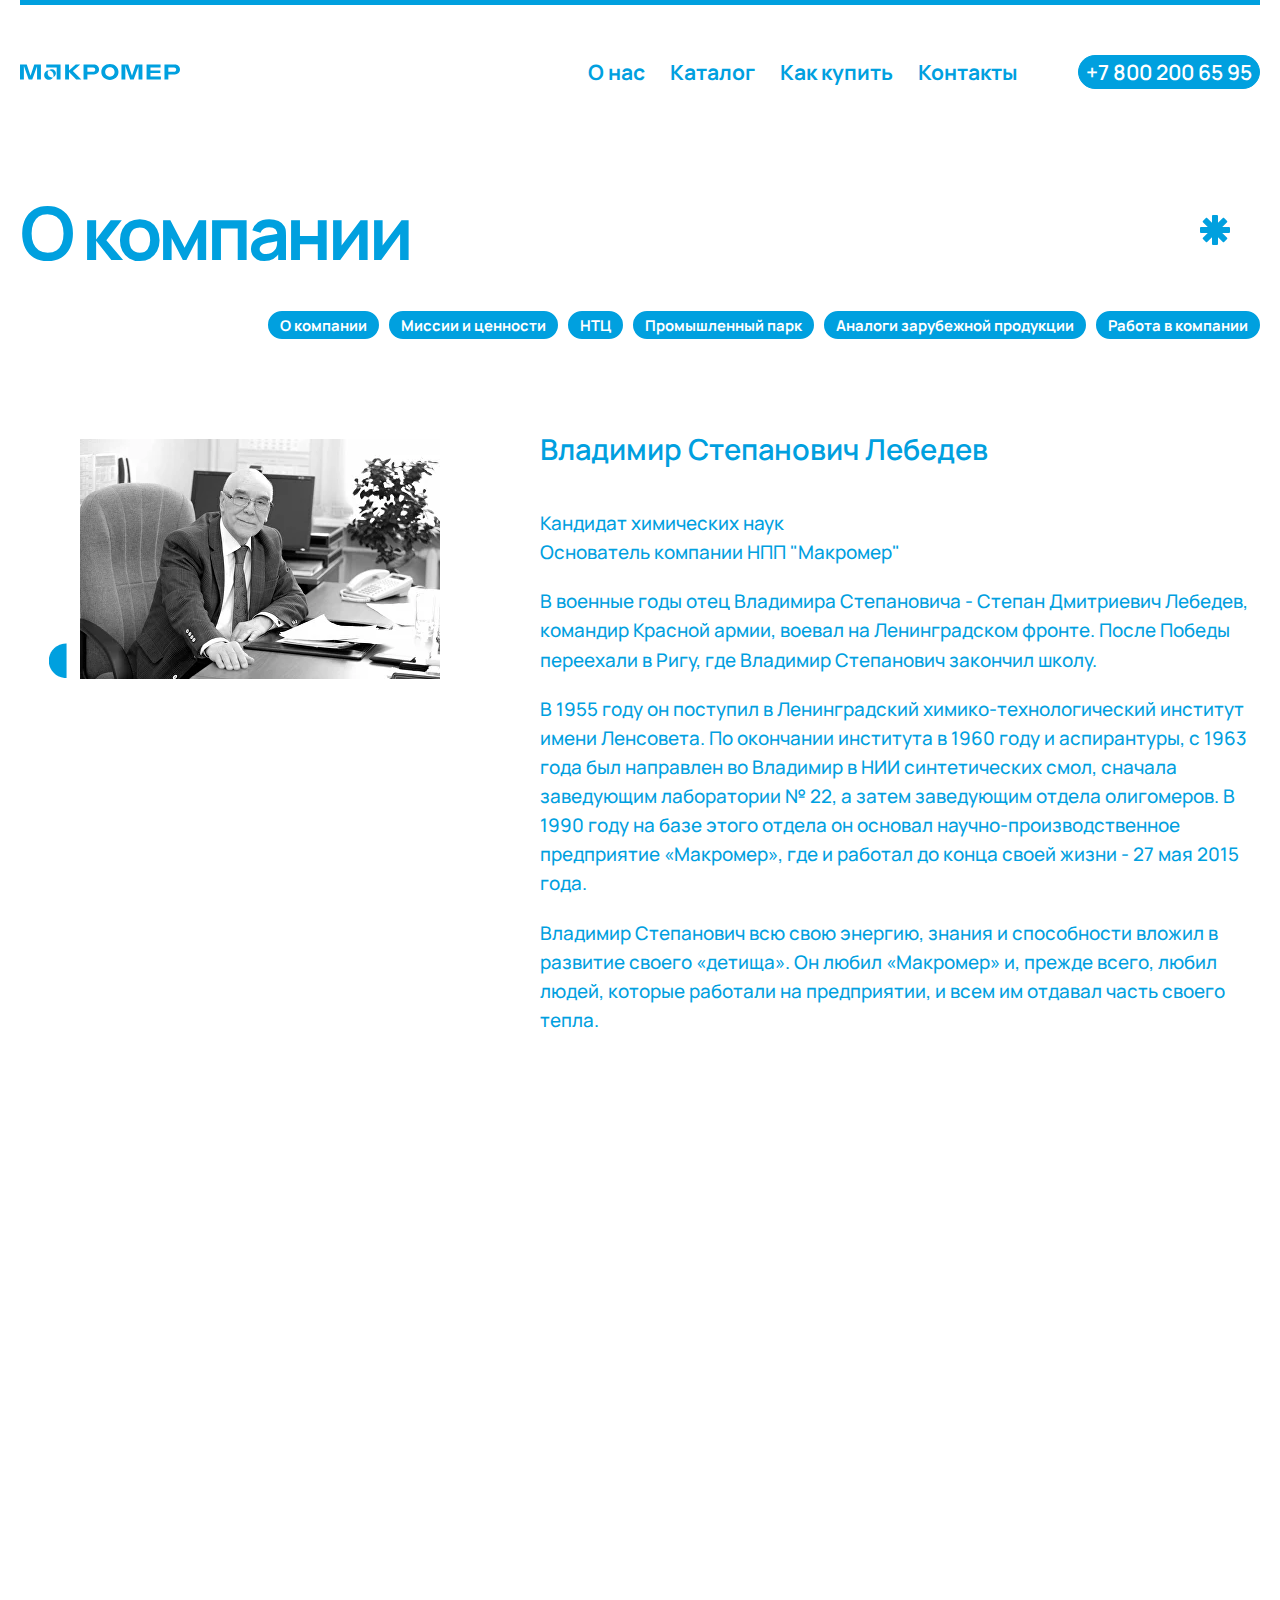
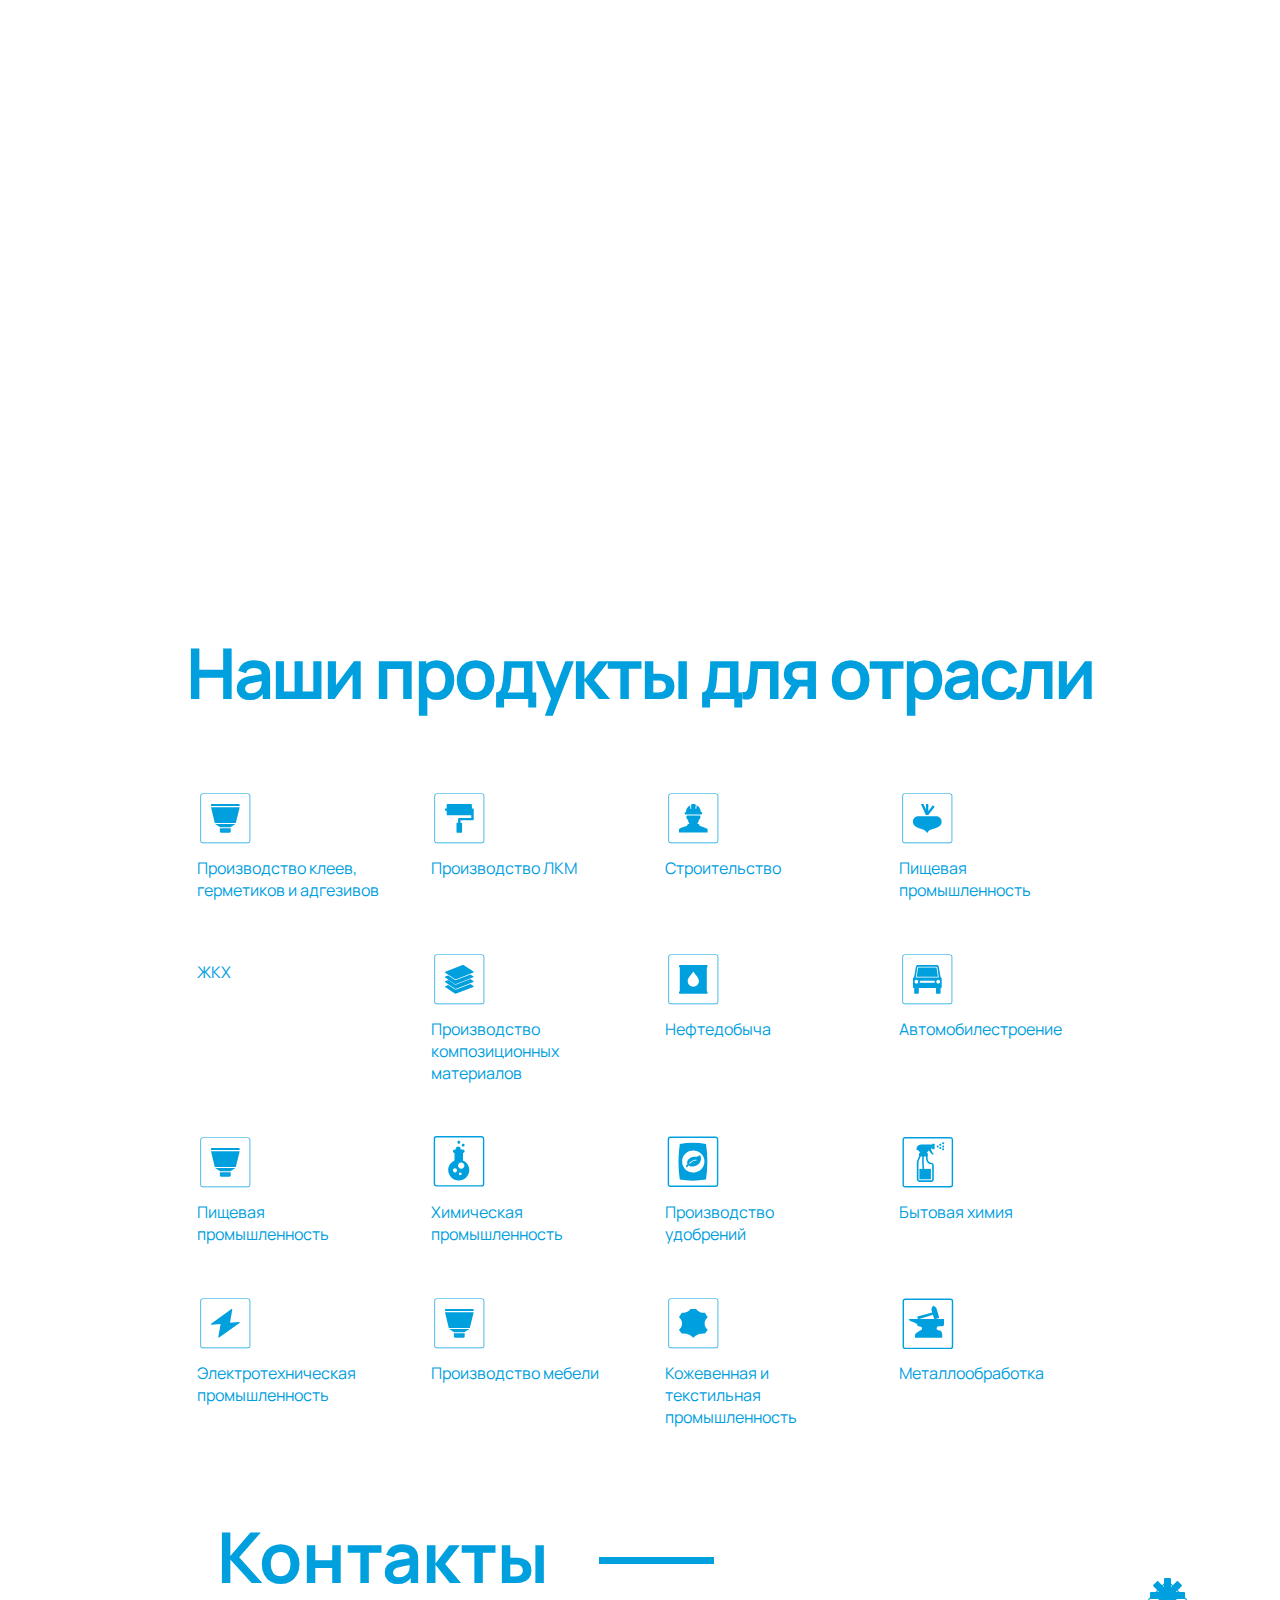
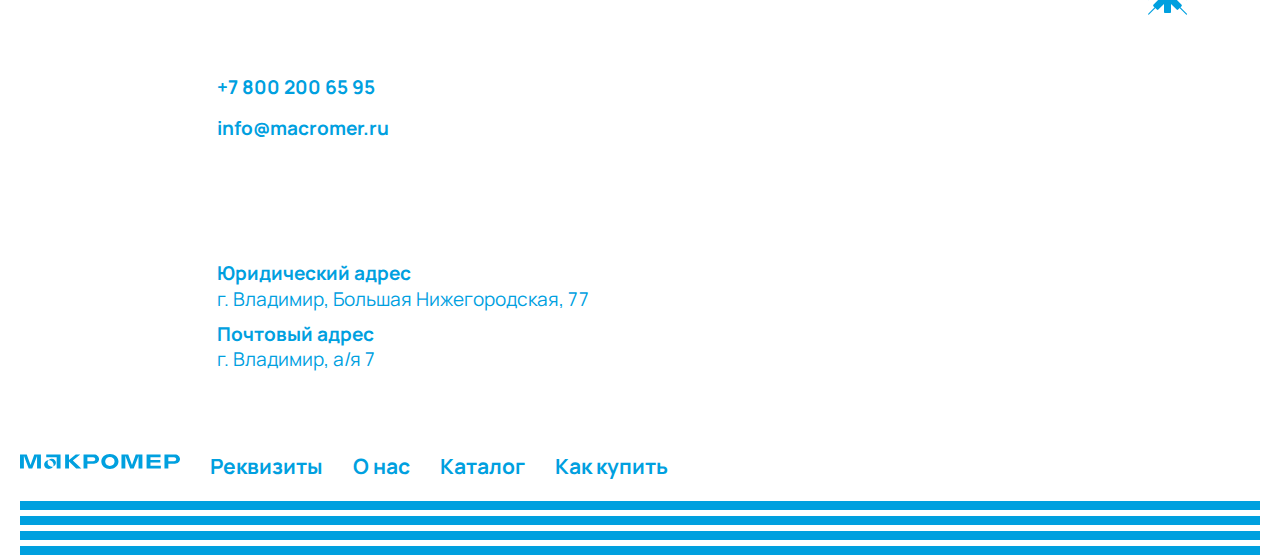
==== commit 3052a524: "Add files via upload" ====
--- a/about.html
+++ b/about.html
@@ -81,10 +81,45 @@
     </header>
 
     <main class="main">
+      <section class="btn-to-top" id="btn_to_top">
+        <a href="#top"
+          ><svg
+            xmlns:xlink="http://www.w3.org/1999/xlink"
+            xmlns="http://www.w3.org/2000/svg"
+            role="presentation"
+            width="50"
+            height="50"
+            fill="none"
+          >
+            <rect
+              width="50"
+              height="50"
+              rx="50"
+              fill="#FFFFFF"
+              fill-opacity="0.5"
+              stroke="none"
+            />
+            <path
+              d="M16 22l9-9 9 9"
+              stroke="#00A0DF"
+              stroke-width="1"
+              fill="none"
+              stroke-linecap="round"
+              stroke-linejoin="round"
+            />
+            <path
+              d="M25 14.2V35.9"
+              stroke="#00A0DF"
+              stroke-width="1"
+              fill="none"
+              stroke-linecap="round"
+            /></svg
+        ></a>
+      </section>
       <section class="page-banner">
         <div class="page-banner__title">
           <div class="page-banner__title__layout">
-            <h1 class="opacity-anim opacity-show">О компании</h1>
+            <h1 class="opacity-anim">О компании</h1>
             <div class="zvezdochka">
               <img src="img/zvezdochka.svg" alt="" />
             </div>
@@ -108,11 +143,11 @@
         <div class="people">
           <div class="people__item">
             <div class="people__item__wrapper">
-              <div class="people__item-img opacity-anim opacity-show">
+              <div class="people__item-img opacity-anim">
                 <img src="img/lebedev.jpg" alt="" />
                 <img src="img/half-circle.svg" class="half-circle" alt="" />
               </div>
-              <div class="people__item-text opacity-anim opacity-show">
+              <div class="people__item-text opacity-anim">
                 <h3 class="people__item-text-title">
                   Владимир Степанович Лебедев
                 </h3>
@@ -147,11 +182,11 @@
           </div>
           <div class="people__item">
             <div class="people__item__wrapper">
-              <div class="people__item-img opacity-anim opacity-show">
+              <div class="people__item-img opacity-anim">
                 <img src="img/lebedeva.jpg" alt="" />
                 <img src="img/filter.svg" class="filter" alt="" />
               </div>
-              <div class="people__item-text opacity-anim opacity-show">
+              <div class="people__item-text opacity-anim">
                 <h3 class="people__item-text-title">
                   Илона Владимировна Лебедева
                 </h3>
@@ -173,10 +208,10 @@
           </div>
           <div class="people__item">
             <div class="people__item__wrapper">
-              <div class="people__item-img opacity-anim opacity-show">
+              <div class="people__item-img opacity-anim">
                 <img src="img/stunina.jpg" alt="" />
               </div>
-              <div class="people__item-text opacity-anim opacity-show">
+              <div class="people__item-text opacity-anim">
                 <h3 class="people__item-text-title">
                   Александра Олеговна Стюнина
                 </h3>
--- a/css/main.css
+++ b/css/main.css
@@ -234,6 +234,35 @@
   transition: opacity 1s;
 }
 
+.btn-to-top--visible {
+  opacity: 1 !important;
+}
+
+.btn-to-top {
+  position: fixed;
+  bottom: 30px;
+  left: 30px;
+  border-radius: 60px;
+  z-index: 3;
+  opacity: 0;
+  transition: 0.3s ease;
+  height: 50px;
+  width: 50px;
+  border: none;
+  background: transparent;
+  box-shadow: 0 0 10px 0 rgba(0, 0, 0, 0.2);
+}
+.btn-to-top svg rect, .btn-to-top svg path {
+  transition: 0.3s ease;
+}
+.btn-to-top:hover rect {
+  fill: #00a0df;
+  fill-opacity: 1;
+}
+.btn-to-top:hover path {
+  stroke: white;
+}
+
 @media (max-width: 992px) {
   .how-to-buy__page .page-banner {
     height: 100px !important;
@@ -361,6 +390,16 @@
 .about .main {
   gap: 100px;
 }
+@media (max-width: 992px) {
+  .about .main {
+    gap: 70px;
+  }
+}
+@media (max-width: 576px) {
+  .about .main {
+    gap: 50px;
+  }
+}
 .about .page-banner {
   padding: 0px 20px;
   margin: 0px;
@@ -489,6 +528,1604 @@
 }
 .about .page-content .page-content__table__oddrow {
   background: #f3f3f3;
+}
+
+.industrial-park {
+  margin: 0px 20px;
+  display: flex;
+  flex-direction: column;
+  align-items: flex-end;
+}
+.industrial-park .industrial-park__wrapper {
+  display: flex;
+  flex-direction: column;
+  justify-content: center;
+  align-items: center;
+  max-width: 90%;
+  gap: 100px;
+}
+@media (max-width: 992px) {
+  .industrial-park .industrial-park__wrapper {
+    max-width: 100%;
+    gap: 50px;
+  }
+}
+@media (max-width: 992px) {
+  .industrial-park .industrial-park__wrapper .industrial-park__content {
+    display: flex;
+    flex-direction: column;
+    justify-content: center;
+    align-items: center;
+  }
+}
+.industrial-park .industrial-park__wrapper .industrial-park__content span {
+  font-weight: 700;
+  max-width: 36%;
+  width: 100%;
+  font-size: calc(13px + 1vw);
+  text-align: left;
+  display: flex;
+  line-height: 38px;
+}
+@media (max-width: 992px) {
+  .industrial-park .industrial-park__wrapper .industrial-park__content span {
+    max-width: 78%;
+    line-height: 33px;
+    font-size: calc(22px + 1vw);
+  }
+}
+.industrial-park .industrial-park__wrapper .industrial-park__content.opacity-anim {
+  transition-delay: 0.3s;
+}
+.industrial-park .industrial-park__wrapper .industrial-park__text {
+  position: relative;
+  max-width: 26%;
+}
+@media (max-width: 992px) {
+  .industrial-park .industrial-park__wrapper .industrial-park__text {
+    max-width: 75%;
+    display: flex;
+    gap: 136px;
+    align-items: center;
+    justify-content: center;
+  }
+}
+@media (max-width: 576px) {
+  .industrial-park .industrial-park__wrapper .industrial-park__text {
+    gap: 60px;
+  }
+}
+@media (max-width: 380px) {
+  .industrial-park .industrial-park__wrapper .industrial-park__text {
+    gap: 30px;
+  }
+}
+.industrial-park .industrial-park__wrapper .industrial-park__text .zvezdochka {
+  left: -40%;
+  top: 25px;
+}
+@media (max-width: 992px) {
+  .industrial-park .industrial-park__wrapper .industrial-park__text .zvezdochka {
+    position: static;
+    height: 55px;
+    width: 36px;
+  }
+}
+.industrial-park .industrial-park__wrapper .industrial-park__text img {
+  width: 55px;
+  height: 55px;
+}
+.industrial-park .industrial-park__wrapper .industrial-park__text span {
+  font-size: calc(12px + 0.5vw);
+  font-weight: 500;
+}
+@media (max-width: 992px) {
+  .industrial-park .industrial-park__wrapper .industrial-park__text span {
+    font-size: calc(18px + 0.5vw);
+    line-height: 30px;
+  }
+}
+.industrial-park .industrial-park__wrapper .industrial-park__text.opacity-anim {
+  transition-delay: 0.6s;
+}
+.industrial-park .industrial-park__wrapper .industrial-park__year {
+  width: 100%;
+  display: flex;
+  justify-content: flex-start;
+  margin-top: -182px;
+}
+@media (max-width: 992px) {
+  .industrial-park .industrial-park__wrapper .industrial-park__year {
+    margin-top: 0px;
+  }
+}
+.industrial-park .industrial-park__wrapper .industrial-park__year span {
+  color: #f3f3f3;
+  font-size: calc(5em + 10vw);
+  font-weight: 700;
+  letter-spacing: -11px;
+  text-align: end;
+  width: 100%;
+}
+@media (max-width: 992px) {
+  .industrial-park .industrial-park__wrapper .industrial-park__year span {
+    text-align: center;
+    font-size: calc(13em + 10vw);
+    line-height: 242px;
+  }
+}
+@media (max-width: 576px) {
+  .industrial-park .industrial-park__wrapper .industrial-park__year span {
+    font-size: calc(3em + 34vw);
+  }
+}
+.industrial-park .industrial-park__wrapper .industrial-park__year.opacity-anim {
+  transition-delay: 0.9s;
+}
+
+.industrial-park-info {
+  display: flex;
+  justify-content: center;
+  width: 100%;
+  margin-top: -100px;
+  position: relative;
+}
+@media (max-width: 992px) {
+  .industrial-park-info {
+    margin-top: 0px;
+  }
+}
+.industrial-park-info .industrial-park-info__wrapper {
+  display: flex;
+  flex-direction: column;
+  justify-content: center;
+  align-items: center;
+  gap: 80px;
+}
+@media (max-width: 576px) {
+  .industrial-park-info .industrial-park-info__wrapper {
+    gap: 0px;
+  }
+}
+.industrial-park-info .industrial-park-info__wrapper .industrial-park-info__items {
+  max-width: 80%;
+  display: grid;
+  grid-template-columns: repeat(2, minmax(400px, 1fr));
+  gap: 30px;
+}
+@media (max-width: 992px) {
+  .industrial-park-info .industrial-park-info__wrapper .industrial-park-info__items {
+    grid-template-columns: repeat(1, minmax(400px, 1fr));
+    max-width: 90%;
+    justify-content: center;
+    align-items: center;
+  }
+}
+@media (max-width: 576px) {
+  .industrial-park-info .industrial-park-info__wrapper .industrial-park-info__items {
+    max-width: 100%;
+    grid-template-columns: repeat(1, minmax(200px, 1fr));
+  }
+}
+.industrial-park-info .industrial-park-info__wrapper .industrial-park-info__items .industrial-park-info__item {
+  padding: 30px;
+  -o-object-fit: cover;
+     object-fit: cover;
+  position: relative;
+}
+.industrial-park-info .industrial-park-info__wrapper .industrial-park-info__items .industrial-park-info__item .industrial-park-info__item__img {
+  width: 100%;
+}
+.industrial-park-info .industrial-park-info__wrapper .industrial-park-info__items .industrial-park-info__item .half-circle {
+  position: absolute;
+  transform: rotate(270deg);
+  left: -40px;
+  width: 35px;
+  top: 0px;
+  height: 35px;
+}
+@media (max-width: 1250px) {
+  .industrial-park-info .industrial-park-info__wrapper .industrial-park-info__items .industrial-park-info__item .half-circle {
+    top: auto;
+    bottom: 5px;
+  }
+}
+@media (max-width: 576px) {
+  .industrial-park-info .industrial-park-info__wrapper .industrial-park-info__items .industrial-park-info__item .half-circle {
+    bottom: -30px;
+    left: 10%;
+    transform: rotate(180deg);
+  }
+}
+.industrial-park-info .industrial-park-info__wrapper .industrial-park-info__items .industrial-park-info__item .industrial-park-info__item__icon {
+  font-size: 60px;
+  display: flex;
+  flex-direction: column;
+  align-items: center;
+  justify-content: center;
+  border-radius: 60px;
+  background: white;
+  color: #00a0df;
+  height: 55px;
+  max-width: 55px;
+}
+.industrial-park-info .industrial-park-info__wrapper .industrial-park-info__items .industrial-park-info__item:last-child {
+  background: #00a0df;
+  display: flex;
+  flex-direction: column;
+  height: 100%;
+  justify-content: space-between;
+  gap: 100px;
+}
+@media (max-width: 992px) {
+  .industrial-park-info .industrial-park-info__wrapper .industrial-park-info__items .industrial-park-info__item:last-child {
+    gap: 30px;
+  }
+}
+@media (max-width: 576px) {
+  .industrial-park-info .industrial-park-info__wrapper .industrial-park-info__items .industrial-park-info__item:last-child {
+    padding: 20px;
+  }
+}
+.industrial-park-info .industrial-park-info__wrapper .industrial-park-info__items .industrial-park-info__item:last-child ul {
+  list-style-type: disc;
+  display: flex;
+  flex-direction: column;
+  gap: 10px;
+  padding-left: 20px;
+}
+.industrial-park-info .industrial-park-info__wrapper .industrial-park-info__items .industrial-park-info__item:last-child ul li {
+  color: white;
+  font-size: calc(2px + 1.3vw);
+  line-height: calc(1px + 2vw);
+}
+@media (max-width: 992px) {
+  .industrial-park-info .industrial-park-info__wrapper .industrial-park-info__items .industrial-park-info__item:last-child ul li {
+    color: white;
+    font-size: calc(2px + 2vw);
+    line-height: calc(1px + 3vw);
+  }
+}
+@media (max-width: 576px) {
+  .industrial-park-info .industrial-park-info__wrapper .industrial-park-info__items .industrial-park-info__item:last-child ul li {
+    font-size: calc(1px + 4vw);
+    line-height: 31px;
+  }
+}
+@media (max-width: 380px) {
+  .industrial-park-info .industrial-park-info__wrapper .industrial-park-info__items .industrial-park-info__item:last-child ul li {
+    line-height: 24px;
+    font-size: 15px;
+  }
+}
+@media (max-width: 992px) {
+  .industrial-park-info .industrial-park-info__wrapper .industrial-park-info__items .industrial-park-info__item:nth-child(2) {
+    grid-area: 4/1/4/1;
+  }
+}
+.industrial-park-info .industrial-park-info__wrapper .industrial-park-info__items .industrial-park-info__item:nth-child(3) {
+  display: flex;
+  justify-content: center;
+  align-items: center;
+}
+.industrial-park-info .industrial-park-info__wrapper .industrial-park-info__items .industrial-park-info__item:nth-child(3) span {
+  font-size: calc(13px + 1vw);
+  font-weight: 700;
+  width: 100%;
+  display: flex;
+  max-width: 290px;
+}
+@media (max-width: 992px) {
+  .industrial-park-info .industrial-park-info__wrapper .industrial-park-info__items .industrial-park-info__item:nth-child(3) span {
+    font-size: calc(7px + 2vw);
+    max-width: 409px;
+  }
+}
+@media (max-width: 576px) {
+  .industrial-park-info .industrial-park-info__wrapper .industrial-park-info__items .industrial-park-info__item:nth-child(3) span {
+    font-size: calc(3px + 4vw);
+  }
+}
+.industrial-park-info .industrial-park-info__wrapper .industrial-park-info__items .industrial-park-info__item:first-child {
+  padding: 0px;
+}
+.industrial-park-info .industrial-park-info__wrapper .industrial-park-info__btns {
+  display: flex;
+  justify-content: space-between;
+  max-width: 80%;
+  width: 100%;
+}
+.industrial-park-info .industrial-park-info__wrapper .industrial-park-info__btns .blue-button {
+  max-width: 600px;
+  display: flex;
+  justify-content: center;
+  justify-content: center;
+  height: 32px;
+  width: auto;
+  align-items: center;
+  font-size: calc(4px + 1vw);
+}
+@media (max-width: 992px) {
+  .industrial-park-info .industrial-park-info__wrapper .industrial-park-info__btns .blue-button {
+    font-size: 18px;
+    max-width: none;
+  }
+}
+@media (max-width: 380px) {
+  .industrial-park-info .industrial-park-info__wrapper .industrial-park-info__btns .blue-button {
+    font-size: 16px;
+  }
+}
+.industrial-park-info .industrial-park-info__wrapper .industrial-park-info__btns img {
+  max-width: 56px;
+}
+@media (max-width: 576px) {
+  .industrial-park-info .industrial-park-info__wrapper .industrial-park-info__btns img {
+    display: none;
+  }
+}
+
+@media (max-width: 576px) {
+  .nts-page .page-content {
+    overflow: visible;
+  }
+}
+
+.nts {
+  position: relative;
+  display: flex;
+  flex-direction: column;
+  align-items: center;
+  min-height: 762px;
+}
+.nts .nts__background {
+  position: absolute;
+  display: flex;
+  flex-direction: column;
+  width: 100%;
+  z-index: -1;
+  top: 0px;
+  height: 100%;
+  justify-content: center;
+}
+@media (max-width: 576px) {
+  .nts .nts__background {
+    gap: 30px;
+  }
+}
+@media (max-width: 380px) {
+  .nts .nts__background {
+    top: 45px;
+  }
+}
+.nts .nts__background span {
+  font-size: calc(5em + 25vw);
+  color: #f3f3f3;
+  font-weight: 700;
+  line-height: 0.9;
+  text-align: center;
+}
+@media (max-width: 992px) {
+  .nts .nts__background span {
+    font-size: calc(2em + 37vw);
+  }
+}
+@media (max-width: 768px) {
+  .nts .nts__background span {
+    font-size: calc(1em + 43vw);
+  }
+}
+@media (max-width: 576px) {
+  .nts .nts__background span {
+    font-size: calc(0.5em + 43vw);
+  }
+}
+.nts .nts__wrapper {
+  position: relative;
+  display: flex;
+  max-width: 70%;
+  flex-direction: column;
+  justify-content: center;
+  align-items: center;
+  gap: 50px;
+  margin: 0px 20px;
+}
+@media (max-width: 1250px) {
+  .nts .nts__wrapper {
+    align-items: flex-end;
+    max-width: 80%;
+  }
+}
+@media (max-width: 768px) {
+  .nts .nts__wrapper {
+    max-width: 100%;
+  }
+}
+@media (max-width: 576px) {
+  .nts .nts__wrapper {
+    gap: 30px;
+  }
+}
+.nts .nts__wrapper .nts__item.opacity-anim {
+  transition-delay: 0.5s;
+}
+.nts .nts__wrapper .nts__bottom.opacity-anim {
+  transition-delay: 0.8s;
+}
+.nts .nts__wrapper .nts__heading {
+  display: flex;
+  justify-content: space-between;
+  position: relative;
+}
+@media (max-width: 1250px) {
+  .nts .nts__wrapper .nts__heading {
+    justify-content: center;
+  }
+}
+@media (max-width: 992px) {
+  .nts .nts__wrapper .nts__heading {
+    line-height: 34px;
+  }
+}
+.nts .nts__wrapper .nts__heading span {
+  font-weight: 600;
+  max-width: 65%;
+  width: 100%;
+  font-size: calc(9px + 1vw);
+  text-align: left;
+  display: flex;
+  line-height: 1.3;
+}
+@media (max-width: 992px) {
+  .nts .nts__wrapper .nts__heading span {
+    max-width: 77%;
+    font-size: calc(4px + 2vw);
+  }
+}
+@media (max-width: 768px) {
+  .nts .nts__wrapper .nts__heading span {
+    max-width: 77%;
+    font-size: calc(1px + 3vw);
+  }
+}
+@media (max-width: 576px) {
+  .nts .nts__wrapper .nts__heading span {
+    max-width: 100%;
+    font-size: calc(1px + 4vw);
+  }
+}
+.nts .nts__wrapper .nts__heading .zvezdochka {
+  right: 0px;
+  top: 25%;
+}
+@media (max-width: 992px) {
+  .nts .nts__wrapper .nts__heading .zvezdochka {
+    top: -35%;
+    right: 20px;
+  }
+}
+.nts .nts__wrapper .nts__heading .zvezdochka img {
+  width: 55px;
+  height: 55px;
+}
+@media (max-width: 1250px) {
+  .nts .nts__wrapper .nts__heading .zvezdochka img {
+    width: 35px;
+    height: 35px;
+  }
+}
+.nts .nts__wrapper .nts__items {
+  list-style-type: disc;
+  display: flex;
+  flex-direction: column;
+  gap: 10px;
+  max-width: 41%;
+  margin-left: 30px;
+}
+@media (max-width: 1250px) {
+  .nts .nts__wrapper .nts__items {
+    max-width: 62%;
+  }
+}
+@media (max-width: 768px) {
+  .nts .nts__wrapper .nts__items {
+    max-width: 70%;
+  }
+}
+@media (max-width: 576px) {
+  .nts .nts__wrapper .nts__items {
+    max-width: 100%;
+  }
+}
+.nts .nts__wrapper .nts__items .nts__item {
+  color: #00a0df;
+  font-weight: 500;
+  width: 100%;
+  font-size: calc(5px + 1vw);
+  text-align: left;
+  line-height: 1.3;
+}
+@media (max-width: 992px) {
+  .nts .nts__wrapper .nts__items .nts__item {
+    font-size: calc(1px + 2vw);
+  }
+}
+@media (max-width: 768px) {
+  .nts .nts__wrapper .nts__items .nts__item {
+    width: 87%;
+    font-size: calc(2px + 2.5vw);
+  }
+}
+@media (max-width: 576px) {
+  .nts .nts__wrapper .nts__items .nts__item {
+    width: 100%;
+    font-size: calc(1px + 3.5vw);
+  }
+}
+.nts .nts__wrapper .nts__bottom {
+  display: flex;
+  justify-content: space-between;
+}
+@media (max-width: 1250px) {
+  .nts .nts__wrapper .nts__bottom {
+    justify-content: center;
+  }
+}
+.nts .nts__wrapper .nts__bottom img {
+  width: 55px;
+}
+@media (max-width: 1250px) {
+  .nts .nts__wrapper .nts__bottom img {
+    position: absolute;
+    top: 45%;
+    left: 20%;
+  }
+}
+@media (max-width: 992px) {
+  .nts .nts__wrapper .nts__bottom img {
+    position: absolute;
+    top: 48%;
+    left: 13%;
+    width: 42px;
+  }
+}
+@media (max-width: 576px) {
+  .nts .nts__wrapper .nts__bottom img {
+    position: absolute;
+    bottom: 0px;
+    top: auto;
+    width: 35px;
+    left: auto;
+    right: 20px;
+    bottom: 60px;
+  }
+}
+.nts .nts__wrapper .nts__bottom span {
+  font-weight: 600;
+  max-width: 67%;
+  width: 100%;
+  font-size: calc(9px + 1vw);
+  text-align: left;
+  display: flex;
+  line-height: 1.3;
+}
+@media (max-width: 992px) {
+  .nts .nts__wrapper .nts__bottom span {
+    max-width: 77%;
+    font-size: calc(4px + 2vw);
+  }
+}
+@media (max-width: 768px) {
+  .nts .nts__wrapper .nts__bottom span {
+    font-size: calc(1px + 3vw);
+  }
+}
+@media (max-width: 576px) {
+  .nts .nts__wrapper .nts__bottom span {
+    max-width: 100%;
+    font-size: calc(1px + 4vw);
+  }
+}
+.nts .nts__wrapper .nts__bottom__btns {
+  display: flex;
+  width: 100%;
+  justify-content: center;
+}
+@media (max-width: 992px) {
+  .nts .nts__wrapper .nts__bottom__btns {
+    width: 100%;
+    display: flex;
+    justify-content: flex-start;
+  }
+}
+@media (max-width: 576px) {
+  .nts .nts__wrapper .nts__bottom__btns {
+    justify-content: center;
+    padding-top: 40px;
+  }
+}
+.nts .nts__wrapper .nts__bottom__btns .blue-button {
+  max-width: none;
+}
+@media (max-width: 576px) {
+  .nts .nts__wrapper .nts__bottom__btns .blue-button {
+    font-size: calc(1px + 4vw);
+  }
+}
+
+.projects {
+  position: relative;
+  display: flex;
+  justify-content: center;
+  align-items: center;
+}
+.projects .zvezdochka {
+  bottom: 15%;
+  right: 5%;
+}
+.projects .zvezdochka img {
+  width: 55px;
+  height: 55px;
+}
+@media (max-width: 1250px) {
+  .projects .zvezdochka img {
+    width: 35px;
+    height: 35px;
+  }
+}
+@media (max-width: 576px) {
+  .projects .zvezdochka img {
+    width: 25px;
+    height: 25px;
+  }
+}
+@media (max-width: 1250px) {
+  .projects .zvezdochka {
+    bottom: 0px;
+    right: 23%;
+  }
+}
+@media (max-width: 992px) {
+  .projects .zvezdochka {
+    right: 5%;
+  }
+}
+.projects .projects__background {
+  position: absolute;
+  display: flex;
+  flex-direction: column;
+  width: 100%;
+  z-index: -1;
+  top: 0px;
+  height: 42%;
+  justify-content: center;
+}
+@media (max-width: 1250px) {
+  .projects .projects__background {
+    height: 36%;
+  }
+}
+@media (max-width: 992px) {
+  .projects .projects__background {
+    height: 104%;
+    justify-content: flex-end;
+  }
+}
+@media (max-width: 576px) {
+  .projects .projects__background {
+    gap: 30px;
+    display: none;
+  }
+}
+@media (max-width: 380px) {
+  .projects .projects__background {
+    top: 45px;
+  }
+}
+.projects .projects__background span {
+  font-size: calc(1em + 17vw);
+  color: #f3f3f3;
+  font-weight: 700;
+  line-height: 0.9;
+  text-align: center;
+}
+@media (max-width: 1250px) {
+  .projects .projects__background span {
+    font-size: calc(1em + 18vw);
+    max-width: 89%;
+  }
+}
+@media (max-width: 992px) {
+  .projects .projects__background span {
+    font-size: calc(1em + 20vw);
+    max-width: 100%;
+  }
+}
+@media (max-width: 768px) {
+  .projects .projects__background span {
+    font-size: calc(1em + 19vw);
+  }
+}
+@media (max-width: 576px) {
+  .projects .projects__background span {
+    font-size: calc(0.5em + 20vw);
+  }
+}
+.projects .projects__wrapper {
+  margin: 0px 20px;
+  display: flex;
+  flex-direction: column;
+  gap: 100px;
+  max-width: 59%;
+}
+@media (max-width: 1250px) {
+  .projects .projects__wrapper {
+    max-width: 61%;
+  }
+}
+@media (max-width: 992px) {
+  .projects .projects__wrapper {
+    max-width: 100%;
+    gap: 50px;
+  }
+}
+.projects .projects__wrapper .projects__heading h2 {
+  font-size: calc(2px + 5vw);
+  line-height: 1.2;
+}
+@media (max-width: 992px) {
+  .projects .projects__wrapper .projects__heading h2 {
+    font-size: calc(6px + 7vw);
+  }
+}
+.projects .projects__wrapper .projects__items {
+  padding: 40px 40px 40px 60px;
+  display: flex;
+  flex-direction: column;
+  list-style-type: disc;
+  background: #00a0df;
+  gap: 5px;
+  max-width: 96%;
+}
+@media (max-width: 992px) {
+  .projects .projects__wrapper .projects__items {
+    max-width: 100%;
+  }
+}
+@media (max-width: 576px) {
+  .projects .projects__wrapper .projects__items {
+    padding: 20px 20px 20px 40px;
+  }
+}
+.projects .projects__wrapper .projects__items .projects__item {
+  color: white;
+  font-weight: 400;
+  width: 100%;
+  font-size: calc(5px + 1vw);
+  text-align: left;
+  line-height: 1.3;
+}
+@media (max-width: 1250px) {
+  .projects .projects__wrapper .projects__items .projects__item {
+    font-size: calc(4px + 1vw);
+  }
+}
+@media (max-width: 992px) {
+  .projects .projects__wrapper .projects__items .projects__item {
+    font-size: calc(2px + 2vw);
+  }
+}
+@media (max-width: 576px) {
+  .projects .projects__wrapper .projects__items .projects__item {
+    font-size: calc(4px + 3vw);
+  }
+}
+@media (max-width: 992px) {
+  .projects .projects__wrapper .projects__bottom__btns {
+    display: flex;
+    margin-top: 40px;
+    justify-content: center;
+  }
+}
+@media (max-width: 576px) {
+  .projects .projects__wrapper .projects__bottom__btns .blue-button {
+    font-size: calc(1px + 3vw);
+  }
+}
+
+.offers {
+  position: relative;
+  display: flex;
+  justify-content: center;
+  align-items: center;
+}
+.offers .zvezdochka {
+  bottom: 0%;
+  left: 2%;
+}
+.offers .zvezdochka img {
+  width: 35px;
+}
+@media (max-width: 576px) {
+  .offers .zvezdochka img {
+    width: 25px;
+  }
+}
+@media (max-width: 1250px) {
+  .offers .zvezdochka {
+    bottom: 0px;
+  }
+}
+@media (max-width: 992px) {
+  .offers .zvezdochka {
+    left: 5%;
+  }
+}
+@media (max-width: 768px) {
+  .offers .zvezdochka {
+    bottom: auto;
+    top: 35%;
+  }
+}
+@media (max-width: 576px) {
+  .offers .zvezdochka {
+    top: auto;
+    bottom: -70px;
+  }
+}
+.offers .offers__background {
+  position: absolute;
+  display: flex;
+  flex-direction: column;
+  width: 100%;
+  z-index: -1;
+  top: 0px;
+  height: 54%;
+  justify-content: center;
+}
+@media (max-width: 1250px) {
+  .offers .offers__background {
+    height: 36%;
+  }
+}
+@media (max-width: 992px) {
+  .offers .offers__background {
+    height: 107%;
+    justify-content: flex-end;
+  }
+}
+@media (max-width: 768px) {
+  .offers .offers__background {
+    height: 102%;
+  }
+}
+@media (max-width: 576px) {
+  .offers .offers__background {
+    gap: 30px;
+  }
+}
+@media (max-width: 380px) {
+  .offers .offers__background {
+    top: 45px;
+  }
+}
+.offers .offers__background span {
+  font-size: calc(1em + 17vw);
+  color: #f3f3f3;
+  font-weight: 700;
+  line-height: 0.9;
+  text-align: left;
+}
+@media (max-width: 1250px) {
+  .offers .offers__background span {
+    font-size: calc(1em + 18vw);
+    max-width: 89%;
+  }
+}
+@media (max-width: 992px) {
+  .offers .offers__background span {
+    font-size: calc(1em + 27vw);
+    max-width: 100%;
+    text-align: center;
+  }
+}
+@media (max-width: 768px) {
+  .offers .offers__background span {
+    font-size: calc(1em + 23vw);
+  }
+}
+.offers .offers__wrapper {
+  margin: 0px 20px;
+  display: flex;
+  flex-direction: column;
+  align-items: end;
+  gap: 100px;
+  max-width: 59%;
+}
+@media (max-width: 1250px) {
+  .offers .offers__wrapper {
+    gap: 70px;
+  }
+}
+@media (max-width: 992px) {
+  .offers .offers__wrapper {
+    max-width: 100%;
+  }
+}
+@media (max-width: 576px) {
+  .offers .offers__wrapper {
+    gap: 50px;
+  }
+}
+.offers .offers__wrapper .offers__heading {
+  display: flex;
+  justify-content: center;
+}
+.offers .offers__wrapper .offers__heading h2 {
+  font-size: calc(2px + 5vw);
+  line-height: 1.2;
+}
+@media (max-width: 992px) {
+  .offers .offers__wrapper .offers__heading h2 {
+    font-size: calc(6px + 7vw);
+  }
+}
+.offers .offers__wrapper .offers__text {
+  font-weight: 600;
+  width: 100%;
+  font-size: calc(9px + 1vw);
+  text-align: left;
+  display: flex;
+  line-height: 1.3;
+  max-width: 70%;
+}
+@media (max-width: 992px) {
+  .offers .offers__wrapper .offers__text {
+    max-width: 77%;
+    font-size: calc(4px + 2vw);
+  }
+}
+@media (max-width: 768px) {
+  .offers .offers__wrapper .offers__text {
+    max-width: 100%;
+    font-size: calc(1px + 3vw);
+  }
+}
+@media (max-width: 576px) {
+  .offers .offers__wrapper .offers__text {
+    font-size: calc(1px + 4vw);
+  }
+}
+.offers .offers__wrapper .offers__items {
+  padding: 40px 40px 40px 60px;
+  display: flex;
+  flex-direction: column;
+  list-style-type: disc;
+  background: #00a0df;
+  gap: 5px;
+  max-width: 100%;
+}
+@media (max-width: 576px) {
+  .offers .offers__wrapper .offers__items {
+    padding: 20px 20px 20px 40px;
+  }
+}
+.offers .offers__wrapper .offers__items .offers__item {
+  color: white;
+  font-weight: 400;
+  width: 100%;
+  font-size: calc(5px + 1vw);
+  text-align: left;
+  line-height: 1.3;
+}
+@media (max-width: 1250px) {
+  .offers .offers__wrapper .offers__items .offers__item {
+    font-size: calc(4px + 1vw);
+  }
+}
+@media (max-width: 992px) {
+  .offers .offers__wrapper .offers__items .offers__item {
+    font-size: calc(2px + 2vw);
+  }
+}
+@media (max-width: 576px) {
+  .offers .offers__wrapper .offers__items .offers__item {
+    font-size: calc(4px + 3vw);
+  }
+}
+.offers .offers__wrapper .offers__bottom__btns {
+  width: 100%;
+}
+@media (max-width: 992px) {
+  .offers .offers__wrapper .offers__bottom__btns {
+    display: flex;
+    margin-top: 40px;
+    justify-content: center;
+  }
+}
+@media (max-width: 576px) {
+  .offers .offers__wrapper .offers__bottom__btns .blue-button {
+    font-size: calc(1px + 3vw);
+  }
+}
+
+.goals {
+  position: relative;
+  display: flex;
+  justify-content: center;
+  align-items: center;
+  margin-top: -100px;
+}
+@media (max-width: 992px) {
+  .goals {
+    margin-top: 100px;
+  }
+}
+.goals .half-circle {
+  position: absolute;
+  display: flex;
+  flex-direction: column;
+  bottom: 17%;
+  left: 17%;
+}
+.goals .half-circle img {
+  width: 55px;
+}
+@media (max-width: 1250px) {
+  .goals .half-circle img {
+    width: 35px;
+  }
+}
+@media (max-width: 576px) {
+  .goals .half-circle img {
+    width: 25px;
+  }
+}
+@media (max-width: 992px) {
+  .goals .half-circle {
+    bottom: auto;
+    left: auto;
+    right: 20px;
+    top: 170px;
+  }
+}
+.goals .goals__background {
+  position: absolute;
+  display: flex;
+  flex-direction: column;
+  width: 100%;
+  z-index: -1;
+  top: 0px;
+  height: 43%;
+  justify-content: center;
+}
+@media (max-width: 1250px) {
+  .goals .goals__background {
+    height: 36%;
+  }
+}
+@media (max-width: 992px) {
+  .goals .goals__background {
+    height: 46%;
+    justify-content: flex-end;
+  }
+}
+.goals .goals__background span {
+  font-size: calc(1em + 17vw);
+  color: #f3f3f3;
+  font-weight: 700;
+  line-height: 0.9;
+  text-align: right;
+}
+@media (max-width: 1250px) {
+  .goals .goals__background span {
+    font-size: calc(1em + 18vw);
+    max-width: 89%;
+  }
+}
+@media (max-width: 992px) {
+  .goals .goals__background span {
+    font-size: calc(1em + 24vw);
+    max-width: 100%;
+    text-align: center;
+  }
+}
+@media (max-width: 768px) {
+  .goals .goals__background span {
+    font-size: calc(1em + 23vw);
+  }
+}
+@media (max-width: 576px) {
+  .goals .goals__background span {
+    font-size: calc(1em + 21vw);
+    display: none;
+  }
+}
+.goals .goals__wrapper {
+  margin: 0px 20px;
+  display: flex;
+  flex-direction: column;
+  align-items: flex-start;
+  gap: 100px;
+  max-width: 72%;
+}
+@media (max-width: 1250px) {
+  .goals .goals__wrapper {
+    gap: 70px;
+  }
+}
+@media (max-width: 992px) {
+  .goals .goals__wrapper {
+    max-width: 100%;
+    gap: 30px;
+  }
+}
+@media (max-width: 576px) {
+  .goals .goals__wrapper {
+    gap: 50px;
+  }
+}
+.goals .goals__wrapper .goals__heading {
+  display: flex;
+  justify-content: center;
+}
+.goals .goals__wrapper .goals__heading h2 {
+  font-size: calc(2px + 5vw);
+  line-height: 1.2;
+}
+@media (max-width: 992px) {
+  .goals .goals__wrapper .goals__heading h2 {
+    font-size: calc(6px + 7vw);
+  }
+}
+.goals .goals__wrapper .goals__text {
+  font-weight: 600;
+  width: 100%;
+  font-size: calc(9px + 1vw);
+  text-align: left;
+  display: flex;
+  line-height: 1.3;
+  max-width: 69%;
+}
+@media (max-width: 992px) {
+  .goals .goals__wrapper .goals__text {
+    max-width: 100%;
+    font-size: calc(2px + 3vw);
+  }
+}
+@media (max-width: 768px) {
+  .goals .goals__wrapper .goals__text {
+    max-width: 100%;
+    font-size: calc(1px + 3vw);
+  }
+}
+@media (max-width: 576px) {
+  .goals .goals__wrapper .goals__text {
+    font-size: calc(1px + 4vw);
+  }
+}
+.goals .goals__wrapper .goals__items {
+  display: flex;
+  flex-direction: column;
+  align-items: flex-end;
+}
+.goals .goals__wrapper .goals__items .goals__items__wrapper {
+  padding: 40px 40px 40px 60px;
+  display: flex;
+  flex-direction: column;
+  list-style-type: disc;
+  gap: 5px;
+  max-width: 72%;
+}
+@media (max-width: 992px) {
+  .goals .goals__wrapper .goals__items .goals__items__wrapper {
+    max-width: 100%;
+  }
+}
+@media (max-width: 576px) {
+  .goals .goals__wrapper .goals__items .goals__items__wrapper {
+    padding: 20px 20px 20px 40px;
+  }
+}
+.goals .goals__wrapper .goals__items .goals__items__wrapper .goals__item {
+  color: #00a0df;
+  font-weight: 400;
+  width: 100%;
+  font-size: calc(5px + 1vw);
+  text-align: left;
+  line-height: 1.3;
+}
+@media (max-width: 1250px) {
+  .goals .goals__wrapper .goals__items .goals__items__wrapper .goals__item {
+    font-size: calc(4px + 1vw);
+  }
+}
+@media (max-width: 992px) {
+  .goals .goals__wrapper .goals__items .goals__items__wrapper .goals__item {
+    font-size: calc(2px + 2vw);
+  }
+}
+@media (max-width: 576px) {
+  .goals .goals__wrapper .goals__items .goals__items__wrapper .goals__item {
+    font-size: calc(4px + 3vw);
+  }
+}
+.goals .goals__wrapper .goals__items .goals__items__wrapper .goals__bottom__btns {
+  width: 100%;
+  justify-content: flex-start;
+  display: flex;
+  padding-top: 80px;
+}
+@media (max-width: 992px) {
+  .goals .goals__wrapper .goals__items .goals__items__wrapper .goals__bottom__btns {
+    display: flex;
+    padding-top: 80px;
+    justify-content: center;
+  }
+}
+@media (max-width: 576px) {
+  .goals .goals__wrapper .goals__items .goals__items__wrapper .goals__bottom__btns .blue-button {
+    font-size: calc(1px + 3vw);
+  }
+}
+
+.this-year {
+  position: relative;
+  display: flex;
+  justify-content: center;
+  align-items: center;
+}
+.this-year .zvezdochka {
+  right: 2%;
+  top: 0px;
+  width: 35px;
+  height: 35px;
+}
+.this-year .zvezdochka img {
+  width: 35px;
+  height: 35px;
+}
+@media (max-width: 576px) {
+  .this-year .zvezdochka img {
+    width: 25px;
+    height: 25px;
+  }
+}
+@media (max-width: 1250px) {
+  .this-year .zvezdochka {
+    bottom: 0px;
+  }
+}
+@media (max-width: 992px) {
+  .this-year .zvezdochka {
+    left: 5%;
+  }
+}
+@media (max-width: 768px) {
+  .this-year .zvezdochka {
+    bottom: 63px;
+    top: auto;
+    left: 20%;
+  }
+}
+@media (max-width: 576px) {
+  .this-year .zvezdochka {
+    bottom: 0px;
+    right: 20px;
+    left: auto;
+    width: 25px;
+    height: 25px;
+  }
+}
+.this-year .this-year__background {
+  position: absolute;
+  display: flex;
+  flex-direction: column;
+  width: 100%;
+  z-index: -1;
+  top: 0px;
+  height: 100%;
+  justify-content: flex-end;
+  margin-top: 80px;
+}
+@media (max-width: 992px) {
+  .this-year .this-year__background {
+    justify-content: center;
+    margin-top: 0px;
+    height: 73%;
+  }
+}
+@media (max-width: 576px) {
+  .this-year .this-year__background {
+    gap: 30px;
+    height: 77%;
+  }
+}
+@media (max-width: 380px) {
+  .this-year .this-year__background {
+    top: 45px;
+  }
+}
+.this-year .this-year__background span {
+  font-size: calc(1em + 17vw);
+  color: #f3f3f3;
+  font-weight: 700;
+  line-height: 0.9;
+  text-align: center;
+}
+@media (max-width: 992px) {
+  .this-year .this-year__background span {
+    font-size: calc(1em + 16vw);
+    max-width: 100%;
+    text-align: center;
+  }
+}
+@media (max-width: 768px) {
+  .this-year .this-year__background span {
+    font-size: calc(1em + 15vw);
+  }
+}
+.this-year .this-year__wrapper {
+  margin: 0px 20px;
+  display: flex;
+  flex-direction: column;
+  align-items: end;
+  gap: 70px;
+  max-width: 80%;
+}
+@media (max-width: 1250px) {
+  .this-year .this-year__wrapper {
+    gap: 70px;
+  }
+}
+@media (max-width: 992px) {
+  .this-year .this-year__wrapper {
+    max-width: 100%;
+  }
+}
+@media (max-width: 576px) {
+  .this-year .this-year__wrapper {
+    gap: 50px;
+  }
+}
+.this-year .this-year__wrapper .this-year__heading {
+  display: flex;
+  justify-content: center;
+}
+.this-year .this-year__wrapper .this-year__heading span {
+  font-weight: 600;
+  width: 100%;
+  font-size: calc(9px + 1vw);
+  text-align: left;
+  display: flex;
+  line-height: 1.3;
+  max-width: 49%;
+}
+@media (max-width: 992px) {
+  .this-year .this-year__wrapper .this-year__heading span {
+    max-width: 77%;
+    font-size: calc(4px + 2vw);
+  }
+}
+@media (max-width: 768px) {
+  .this-year .this-year__wrapper .this-year__heading span {
+    max-width: 100%;
+    font-size: calc(1px + 3vw);
+  }
+}
+@media (max-width: 576px) {
+  .this-year .this-year__wrapper .this-year__heading span {
+    font-size: calc(1px + 4vw);
+  }
+}
+.this-year .this-year__wrapper .this-year__achievements {
+  display: flex;
+  flex-direction: column;
+  gap: 30px;
+  width: 100%;
+}
+.this-year .this-year__wrapper .this-year__achievements h3 {
+  font-weight: 600;
+  width: 100%;
+  font-size: calc(9px + 1vw);
+  text-align: left;
+  display: flex;
+  line-height: 1.3;
+  max-width: 67%;
+}
+@media (max-width: 992px) {
+  .this-year .this-year__wrapper .this-year__achievements h3 {
+    max-width: 77%;
+    font-size: calc(4px + 2vw);
+  }
+}
+@media (max-width: 768px) {
+  .this-year .this-year__wrapper .this-year__achievements h3 {
+    max-width: 100%;
+    font-size: calc(1px + 3vw);
+  }
+}
+@media (max-width: 576px) {
+  .this-year .this-year__wrapper .this-year__achievements h3 {
+    font-size: calc(1px + 4vw);
+  }
+}
+.this-year .this-year__wrapper .this-year__achievements .this-year__achievements__items {
+  display: grid;
+  grid-template-columns: repeat(3, minmax(200px, 1fr));
+  row-gap: 30px;
+  -moz-column-gap: 60px;
+       column-gap: 60px;
+}
+@media (max-width: 992px) {
+  .this-year .this-year__wrapper .this-year__achievements .this-year__achievements__items {
+    grid-template-columns: repeat(2, minmax(200px, 1fr));
+    gap: 50px;
+  }
+}
+@media (max-width: 576px) {
+  .this-year .this-year__wrapper .this-year__achievements .this-year__achievements__items {
+    grid-template-columns: repeat(auto-fit, minmax(300px, auto));
+    gap: 30px;
+  }
+}
+.this-year .this-year__wrapper .this-year__achievements .this-year__achievements__items .this-year__achievements__item {
+  display: flex;
+  flex-direction: column;
+  justify-content: space-between;
+}
+@media (max-width: 576px) {
+  .this-year .this-year__wrapper .this-year__achievements .this-year__achievements__items .this-year__achievements__item {
+    grid-area: auto !important;
+    min-height: 117px;
+  }
+}
+@media (max-width: 992px) {
+  .this-year .this-year__wrapper .this-year__achievements .this-year__achievements__items .this-year__achievements__item:nth-child(4) {
+    grid-area: 2/1/2/1;
+  }
+}
+@media (max-width: 768px) {
+  .this-year .this-year__wrapper .this-year__achievements .this-year__achievements__items .this-year__achievements__item:nth-child(4) {
+    grid-area: 2/1/2/3;
+  }
+}
+@media (max-width: 768px) {
+  .this-year .this-year__wrapper .this-year__achievements .this-year__achievements__items .this-year__achievements__item:nth-child(5) {
+    grid-area: 4/1/4/3;
+  }
+}
+@media (max-width: 576px) {
+  .this-year .this-year__wrapper .this-year__achievements .this-year__achievements__items .this-year__achievements__item:nth-child(5) {
+    grid-area: 6/1/6/1 !important;
+  }
+}
+.this-year .this-year__wrapper .this-year__achievements .this-year__achievements__items .this-year__achievements__item img {
+  width: 100%;
+}
+.this-year .this-year__wrapper .this-year__achievements .this-year__achievements__items .this-year__achievements__item span {
+  color: #00a0df;
+  font-weight: 500;
+  width: 100%;
+  font-size: calc(5px + 1vw);
+  text-align: left;
+  line-height: 1.3;
+}
+@media (max-width: 992px) {
+  .this-year .this-year__wrapper .this-year__achievements .this-year__achievements__items .this-year__achievements__item span {
+    font-size: calc(10px + 2vw);
+  }
+}
+@media (max-width: 768px) {
+  .this-year .this-year__wrapper .this-year__achievements .this-year__achievements__items .this-year__achievements__item span {
+    font-size: calc(8px + 2vw);
+  }
+}
+.this-year .this-year__wrapper .this-year__achievements .this-year__achievements__items .this-year__achievements__item .this-year__achievements__item__icons {
+  display: flex;
+  gap: 10px;
+}
+@media (max-width: 576px) {
+  .this-year .this-year__wrapper .this-year__achievements .this-year__achievements__items .this-year__achievements__item .this-year__achievements__item__icons {
+    justify-content: center;
+  }
+}
+.this-year .this-year__wrapper .this-year__achievements .this-year__achievements__items .this-year__achievements__item .this-year__achievements__item__icons img {
+  max-width: 35px;
+}
+
+.workers {
+  display: flex;
+  flex-direction: column;
+  align-items: center;
+  position: relative;
+  gap: 60px;
+}
+.workers .workers__heading {
+  display: flex;
+  gap: 30px;
+  align-items: center;
+}
+.workers .workers__heading h2 {
+  font-size: calc(2px + 6vw);
+  letter-spacing: -4px;
+}
+.workers .half-circle {
+  display: flex;
+  position: absolute;
+  bottom: 25%;
+  left: 15%;
+}
+.workers .half-circle .half-circle__wrapper {
+  position: relative;
+}
+.workers .half-circle .half-circle__wrapper img {
+  transform: rotate(270deg);
+  width: 55px;
+  height: 25px;
+}
+.workers .half-circle .half-circle__wrapper img:nth-child(2) {
+  position: absolute;
+  left: 35px;
+}
+.workers .workers__items {
+  display: grid;
+  grid-template-columns: repeat(2, 1fr);
+  grid-template-rows: repeat(2, 220px) repeat(2, 320px) 1fr;
+  grid-column-gap: 20px;
+  grid-row-gap: 20px;
+  max-width: 70%;
+}
+.workers .workers__items .workers__item {
+  overflow: hidden;
+}
+.workers .workers__items .workers__item img {
+  width: 100%;
+  height: 100%;
+  -o-object-fit: cover;
+     object-fit: cover;
+}
+.workers .workers__items .workers__item:first-child {
+  grid-area: 1/1/2/2;
+}
+.workers .workers__items .workers__item:nth-child(2) {
+  grid-area: 2/1/3/2;
+}
+.workers .workers__items .workers__item:nth-child(3) {
+  grid-area: 3/1/4/2;
+  margin-bottom: 40px;
+}
+.workers .workers__items .workers__item:nth-child(4) {
+  grid-area: 4/1/5/2;
+  margin-top: 40px;
+}
+.workers .workers__items .workers__item:nth-child(5) {
+  grid-area: 1/2/3/3;
+  background: #00a0df;
+  color: white;
+  padding: 40px;
+  display: flex;
+  flex-direction: column;
+  justify-content: space-between;
+}
+.workers .workers__items .workers__item:nth-child(5) .zvezdochka {
+  width: 35px;
+  height: 35px;
+  position: static;
+}
+.workers .workers__items .workers__item:nth-child(5) ul {
+  list-style-type: disc;
+}
+.workers .workers__items .workers__item:nth-child(5) ul li {
+  color: white;
+  font-weight: 500;
+  width: 100%;
+  font-size: calc(5px + 1vw);
+  text-align: left;
+  line-height: 1.3;
+}
+.workers .workers__items .workers__item:nth-child(6) {
+  grid-area: 3/2/5/3;
 }
 
 .header {
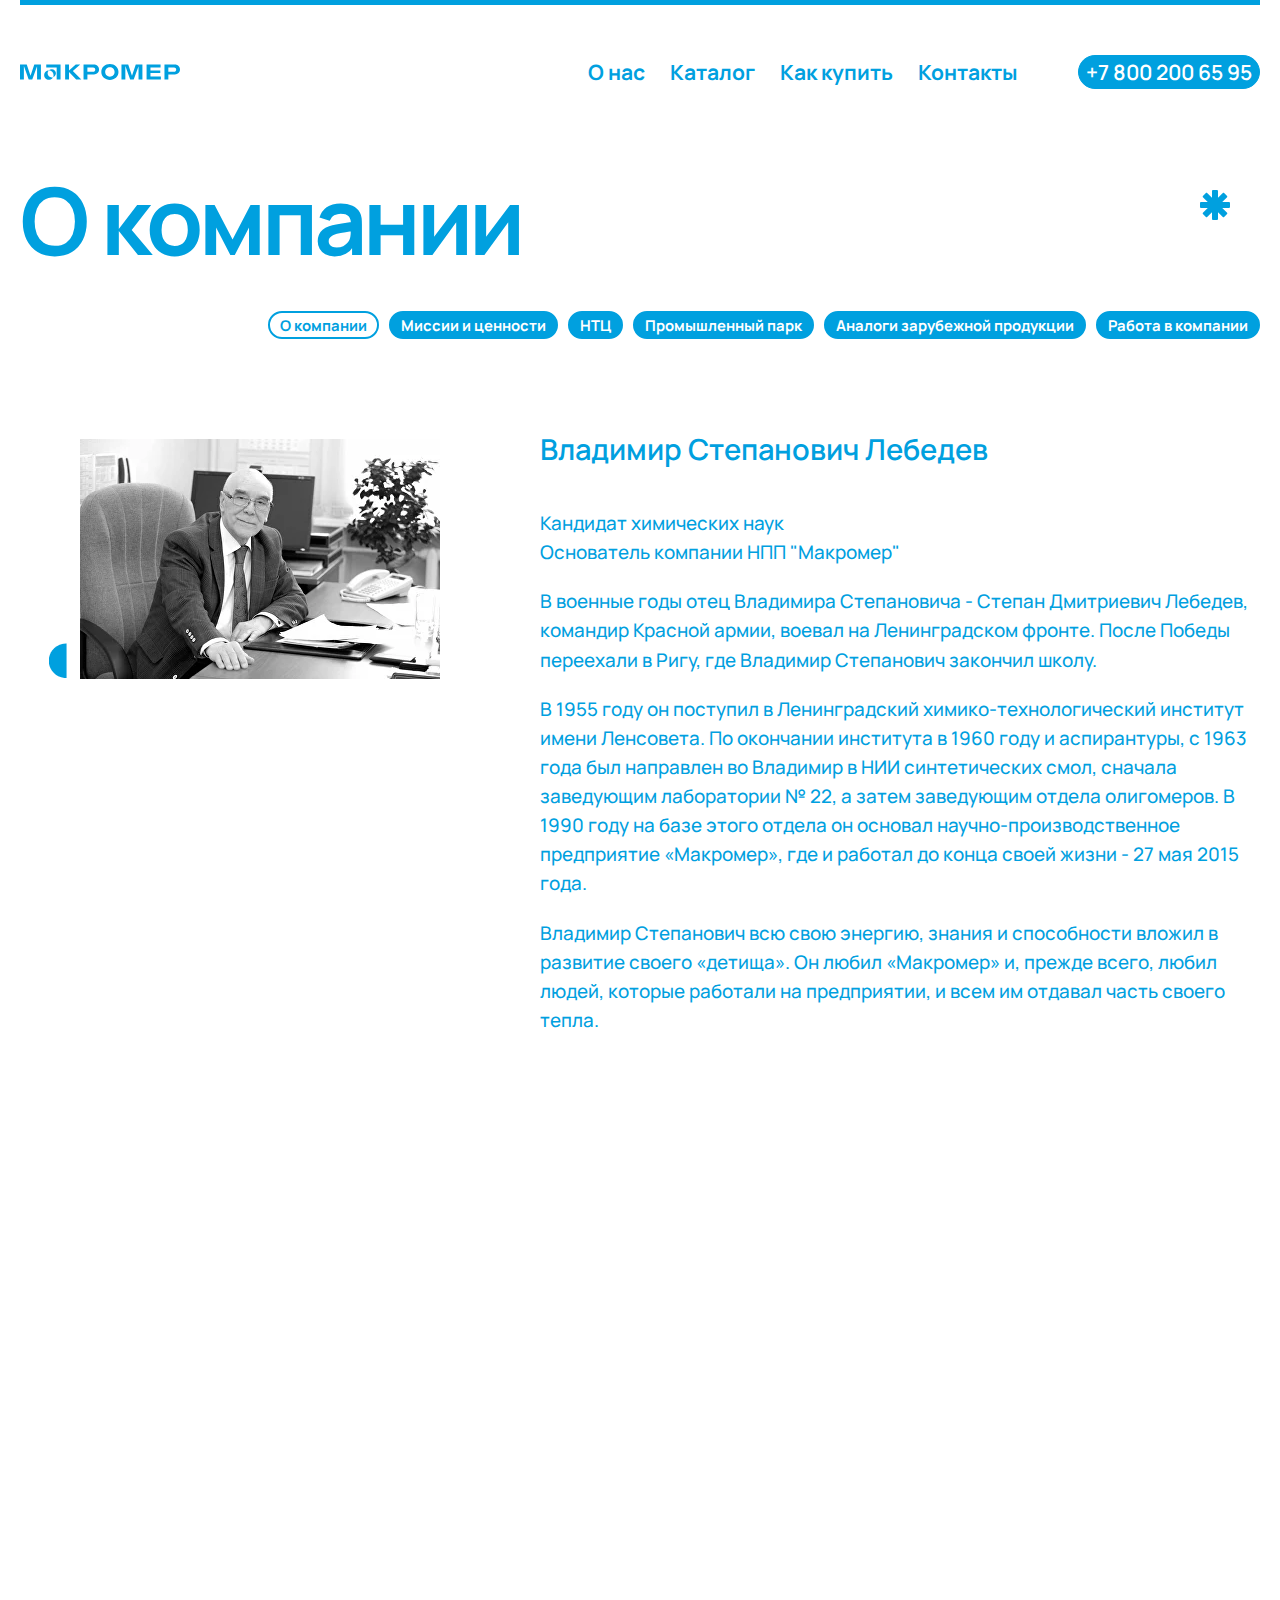
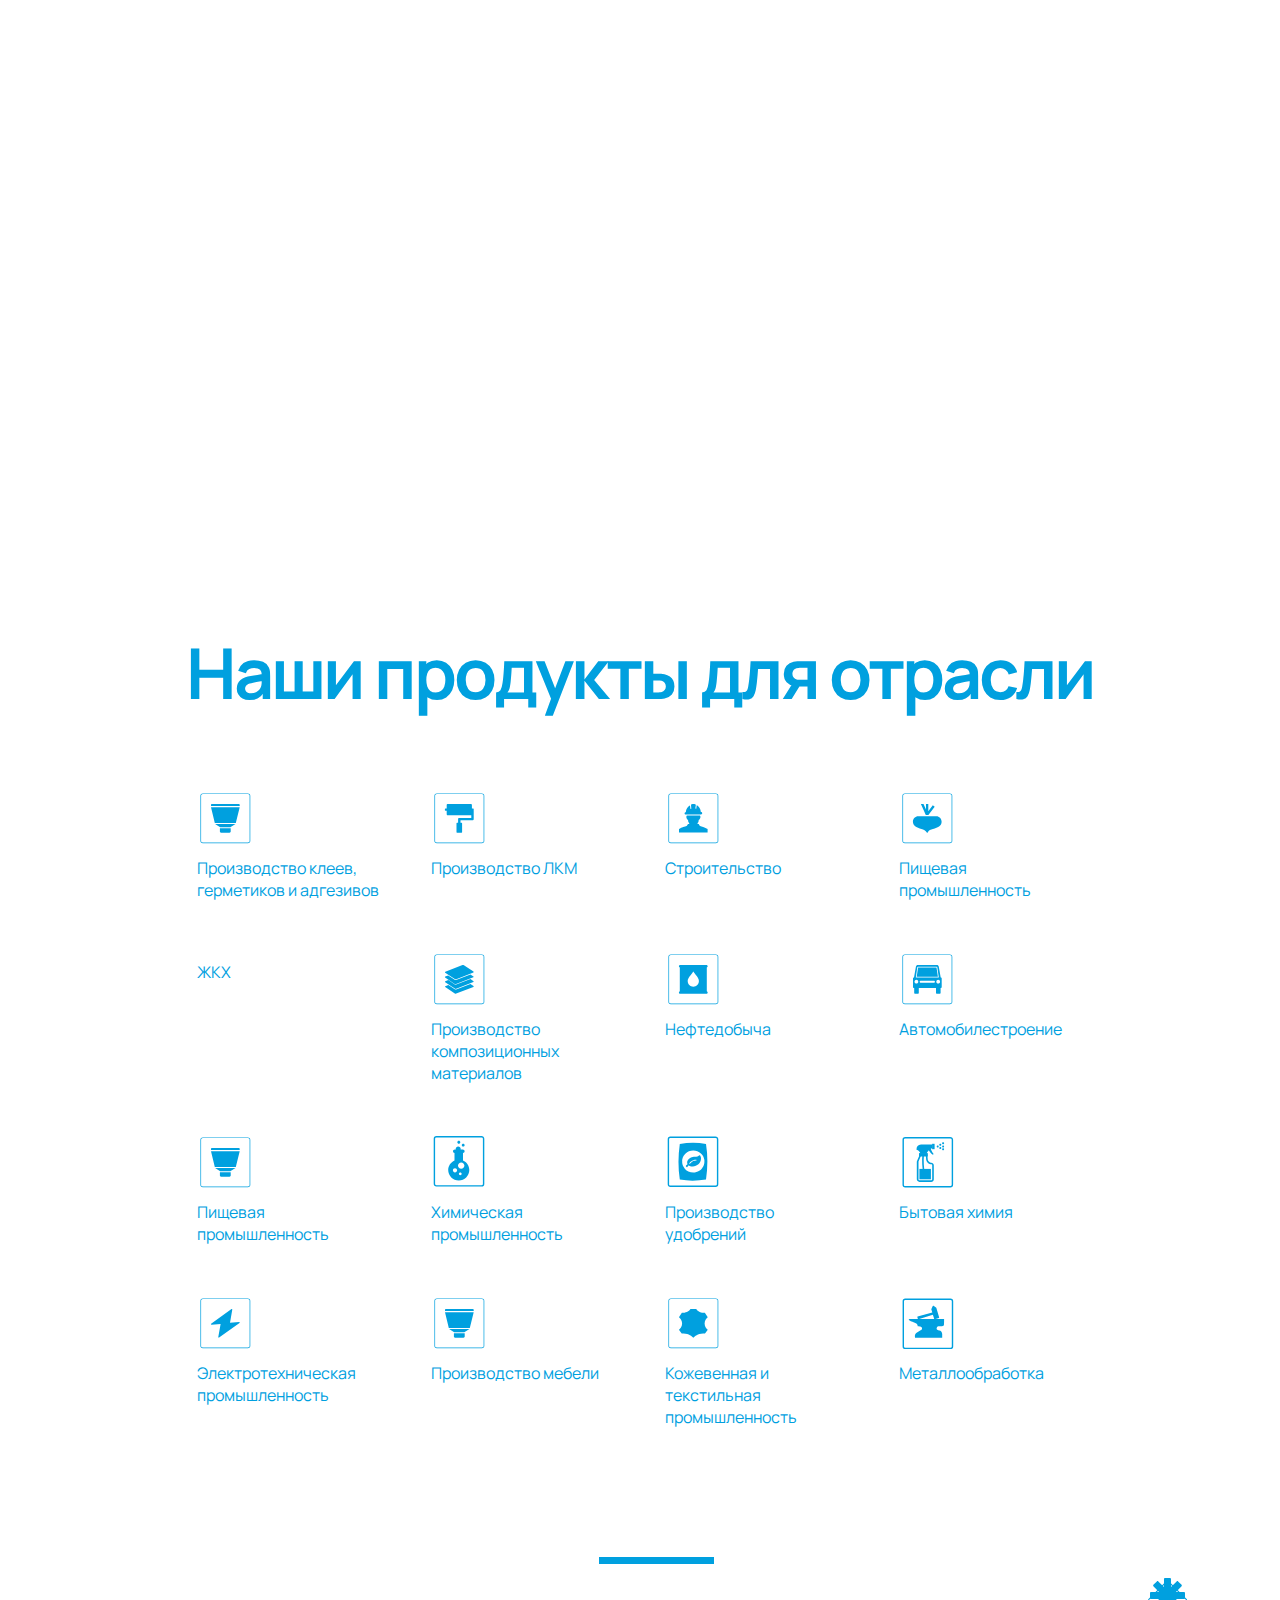
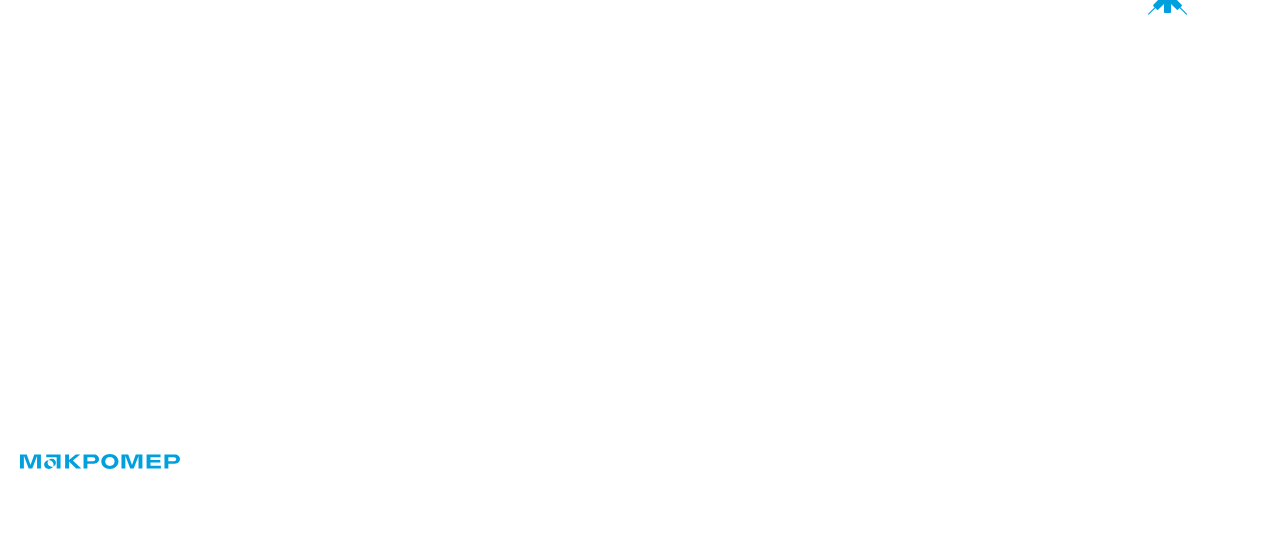
==== commit 50297ef3: "Add files via upload" ====
--- a/about.html
+++ b/about.html
@@ -124,7 +124,9 @@
               <img src="img/zvezdochka.svg" alt="" />
             </div>
             <ul class="page-banner__links">
-              <li><a href="#" class="blue-button"> О компании </a></li>
+              <li>
+                <a href="#" class="blue-button blue-active"> О компании </a>
+              </li>
               <li><a href="#" class="blue-button"> Миссии и ценности </a></li>
               <li><a href="#" class="blue-button"> НТЦ </a></li>
               <li><a href="#" class="blue-button"> Промышленный парк </a></li>
@@ -326,28 +328,30 @@
         </div>
         <div class="footer__layout__contacts">
           <div class="footer__layout__contacts__heading">
-            <h2>Контакты</h2>
+            <h2 class="opacity-anim">Контакты</h2>
             <div class="rectangle-wrapper">
               <div class="rectangle"></div>
             </div>
           </div>
 
           <div class="footer__layout__contacts__info">
-            <a href="tel:+78002006595">+7 800 200 65 95</a>
-            <a href="mailto:info@macromer.ru">info@macromer.ru</a>
+            <a class="opacity-anim" href="tel:+78002006595">+7 800 200 65 95</a>
+            <a class="opacity-anim" href="mailto:info@macromer.ru"
+              >info@macromer.ru</a
+            >
           </div>
           <div class="footer__layout__contacts__address">
-            <div class="footer__layout__contacts__address__item">
+            <div class="footer__layout__contacts__address__item opacity-anim">
               <h3>Юридический адрес</h3>
               <span>г. Владимир, Большая Нижегородская, 77 </span>
             </div>
-            <div class="footer__layout__contacts__address__item">
+            <div class="footer__layout__contacts__address__item opacity-anim">
               <h3>Почтовый адрес</h3>
               <span>г. Владимир, а/я 7 </span>
             </div>
           </div>
         </div>
-        <div class="footer__layout__map">
+        <div class="footer__layout__map opacity-anim">
           <div style="position: relative; overflow: hidden; height: 100%">
             <iframe
               src="https://yandex.ru/map-widget/v1/?ll=40.444223%2C56.145800&mode=whatshere&whatshere%5Bpoint%5D=40.443726%2C56.145806&whatshere%5Bzoom%5D=17&z=17.98"
@@ -365,29 +369,29 @@
               ><img style="max-width: 160px" src="img/logo.svg" alt=""
             /></a>
           </li>
-          <li class="footer__links-list-item">
+          <li class="footer__links-list-item opacity-anim">
             <a
               href="https://disk.yandex.ru/i/RERQAyBdCpQuLw"
               class="footer__links-list-item-link"
               >Реквизиты</a
             >
           </li>
-          <li class="footer__links-list-item">
+          <li class="footer__links-list-item opacity-anim">
             <a href="#" class="footer__links-list-item-link">О нас</a>
           </li>
-          <li class="footer__links-list-item">
+          <li class="footer__links-list-item opacity-anim">
             <a href="#" class="footer__links-list-item-link">Каталог</a>
           </li>
-          <li class="footer__links-list-item">
+          <li class="footer__links-list-item opacity-anim">
             <a href="#" class="footer__links-list-item-link">Как купить</a>
           </li>
         </ul>
       </div>
       <div class="footer__hr">
-        <hr />
-        <hr />
-        <hr />
-        <hr />
+        <hr class="opacity-anim" />
+        <hr class="opacity-anim" />
+        <hr class="opacity-anim" />
+        <hr class="opacity-anim" />
       </div>
     </footer>
 
--- a/css/main.css
+++ b/css/main.css
@@ -265,7 +265,7 @@
 
 @media (max-width: 992px) {
   .how-to-buy__page .page-banner {
-    height: 100px !important;
+    height: 150px !important;
   }
 }
 .how-to-buy__page .page-banner h1 {
@@ -304,8 +304,8 @@
 }
 .how-to-buy__page .page-banner {
   position: relative;
-  height: 210px;
   overflow: hidden;
+  min-height: auto;
   width: 100%;
   display: flex;
   align-items: flex-end;
@@ -335,11 +335,16 @@
   gap: 50px !important;
 }
 .how-to-buy__page .page-banner__title__layout h1 {
-  font-size: 130px;
+  font-size: calc(1px + 9vw) !important;
   font-weight: 700;
   line-height: 56px;
   letter-spacing: -5px;
 }
+@media (max-width: 992px) {
+  .how-to-buy__page .page-banner__title__layout h1 {
+    font-size: calc(1px + 12vw) !important;
+  }
+}
 
 .catalog-page header, .catalog-page main {
   background: #f8f9fd;
@@ -349,7 +354,7 @@
 }
 .catalog-page .page-banner {
   position: relative;
-  height: 400px;
+  min-height: 400px;
   overflow: hidden;
   width: 100%;
   display: flex;
@@ -400,65 +405,65 @@
     gap: 50px;
   }
 }
-.about .page-banner {
+.about .main .page-banner {
   padding: 0px 20px;
   margin: 0px;
   min-height: 230px;
   width: 100%;
   height: auto;
-}
-@media (max-width: 992px) {
-  .about .page-banner {
-    min-height: 283px;
-  }
-}
-@media (max-width: 576px) {
-  .about .page-banner {
-    min-height: 382px;
-  }
-}
-.about .page-banner .page-banner__title {
-  width: 100%;
-}
-.about .page-banner .page-banner__title h1 {
-  font-size: calc(3em + 2vw) !important;
+  overflow: visible;
+}
+@media (max-width: 992px) {
+  .about .main .page-banner {
+    min-height: auto;
+  }
+}
+.about .main .page-banner .page-banner__title {
+  width: 100%;
+}
+.about .main .page-banner .page-banner__title h1 {
+  font-size: calc(1em + 6vw);
   line-height: 130% !important;
   letter-spacing: -4px;
 }
 @media (max-width: 992px) {
-  .about .page-banner .page-banner__title h1 {
-    font-size: calc(3em + 2vw) !important;
-  }
-}
-@media (max-width: 768px) {
-  .about .page-banner .page-banner__title h1 {
-    font-size: calc(3em + 1vw) !important;
-  }
-}
-@media (max-width: 576px) {
-  .about .page-banner .page-banner__title h1 {
+  .about .main .page-banner .page-banner__title h1 {
+    font-size: calc(1em + 6vw);
+  }
+}
+@media (max-width: 768px) {
+  .about .main .page-banner .page-banner__title h1 {
+    font-size: calc(1em + 5vw);
+  }
+}
+@media (max-width: 576px) {
+  .about .main .page-banner .page-banner__title h1 {
+    font-size: calc(1em + 7vw);
     line-height: 135%;
     letter-spacing: -3px;
   }
 }
-.about .page-banner .page-banner__title .page-banner__title__layout {
+.about .main .page-banner .page-banner__title .page-banner__title__layout {
   display: flex;
   flex-direction: column;
   align-items: flex-start !important;
   gap: 30px;
   position: relative;
 }
-.about .page-banner .page-banner__title .page-banner__title__layout .zvezdochka {
+.about .main .page-banner .page-banner__title .page-banner__title__layout .zvezdochka {
   right: 30px;
   top: 30px;
 }
-.about .page-banner .page-banner__title .page-banner__title__layout .zvezdochka img {
+.about .main .page-banner .page-banner__title .page-banner__title__layout .zvezdochka img {
   width: 30px;
   height: 30px;
 }
-@media (max-width: 576px) {
-  .about .page-banner .page-banner__title .page-banner__title__layout .zvezdochka {
-    display: none;
+@media (max-width: 450px) {
+  .about .main .page-banner .page-banner__title .page-banner__title__layout .zvezdochka {
+    top: auto;
+    right: auto;
+    bottom: -40px;
+    left: 0px;
   }
 }
 .about .page-content {
@@ -1769,6 +1774,68 @@
   }
 }
 
+.product-page .page-banner {
+  max-width: 1968px;
+  width: 98%;
+}
+@media (max-width: 992px) {
+  .product-page .page-banner {
+    width: auto;
+  }
+}
+@media (max-width: 768px) {
+  .product-page .page-banner {
+    min-height: 550px;
+    width: 95%;
+  }
+}
+@media (max-width: 576px) {
+  .product-page .page-banner {
+    min-height: 450px;
+  }
+}
+@media (max-width: 380px) {
+  .product-page .page-banner {
+    min-height: 400px;
+  }
+}
+@media (max-width: 576px) {
+  .product-page .page-banner .page-banner__icon {
+    left: 8%;
+    bottom: 210px;
+    max-width: 25px;
+  }
+}
+.product-page .page-banner .page-banner__background {
+  position: absolute;
+  display: flex;
+  flex-direction: column;
+  width: 100%;
+  z-index: -1;
+  top: 0px;
+}
+.product-page .page-banner .page-banner__title {
+  width: 100%;
+}
+.product-page .page-banner .page-banner__title .page-banner__title__layout {
+  justify-content: space-between;
+}
+@media (max-width: 1250px) {
+  .product-page .page-banner .page-banner__title .page-banner__title__layout {
+    align-items: center;
+  }
+}
+@media (max-width: 768px) {
+  .product-page .page-banner .page-banner__title .page-banner__title__layout {
+    gap: 50px;
+    align-items: flex-start;
+  }
+}
+
+.work .page-content {
+  overflow: visible;
+}
+
 .this-year {
   position: relative;
   display: flex;
@@ -1865,6 +1932,11 @@
     font-size: calc(1em + 15vw);
   }
 }
+@media (max-width: 576px) {
+  .this-year .this-year__background span {
+    font-size: calc(1em + 13vw);
+  }
+}
 .this-year .this-year__wrapper {
   margin: 0px 20px;
   display: flex;
@@ -1925,7 +1997,7 @@
   width: 100%;
 }
 .this-year .this-year__wrapper .this-year__achievements h3 {
-  font-weight: 600;
+  font-weight: 700;
   width: 100%;
   font-size: calc(9px + 1vw);
   text-align: left;
@@ -1969,6 +2041,11 @@
     gap: 30px;
   }
 }
+@media (max-width: 380px) {
+  .this-year .this-year__wrapper .this-year__achievements .this-year__achievements__items {
+    grid-template-columns: repeat(auto-fit, minmax(250px, auto));
+  }
+}
 .this-year .this-year__wrapper .this-year__achievements .this-year__achievements__items .this-year__achievements__item {
   display: flex;
   flex-direction: column;
@@ -2013,12 +2090,12 @@
 }
 @media (max-width: 992px) {
   .this-year .this-year__wrapper .this-year__achievements .this-year__achievements__items .this-year__achievements__item span {
-    font-size: calc(10px + 2vw);
+    font-size: calc(4px + 2vw);
   }
 }
 @media (max-width: 768px) {
   .this-year .this-year__wrapper .this-year__achievements .this-year__achievements__items .this-year__achievements__item span {
-    font-size: calc(8px + 2vw);
+    font-size: calc(11px + 2vw);
   }
 }
 .this-year .this-year__wrapper .this-year__achievements .this-year__achievements__items .this-year__achievements__item .this-year__achievements__item__icons {
@@ -2040,6 +2117,8 @@
   align-items: center;
   position: relative;
   gap: 60px;
+  width: 100%;
+  padding: 0px 20px;
 }
 .workers .workers__heading {
   display: flex;
@@ -2049,12 +2128,86 @@
 .workers .workers__heading h2 {
   font-size: calc(2px + 6vw);
   letter-spacing: -4px;
+  font-weight: 700;
+}
+@media (max-width: 992px) {
+  .workers .workers__heading h2 {
+    font-size: calc(4px + 10vw);
+    letter-spacing: -4px;
+  }
+}
+@media (max-width: 576px) {
+  .workers .workers__heading h2 {
+    font-size: calc(4px + 12vw);
+    line-height: 1.1;
+  }
+}
+@media (max-width: 380px) {
+  .workers .workers__heading h2 {
+    font-size: calc(4px + 20vw);
+  }
+}
+@media (max-width: 1250px) {
+  .workers .workers__heading .rectangle-wrapper {
+    display: none;
+  }
+}
+.workers .filter {
+  position: absolute;
+  bottom: 20px;
+  right: 5%;
+}
+@media (max-width: 1250px) {
+  .workers .filter {
+    position: absolute;
+    bottom: -50px;
+    right: 10%;
+  }
+}
+@media (max-width: 992px) {
+  .workers .filter {
+    position: absolute;
+    bottom: 20%;
+    right: 2.5%;
+  }
+}
+@media (max-width: 576px) {
+  .workers .filter {
+    display: none;
+  }
+}
+.workers .filter img {
+  width: 55px;
+}
+@media (max-width: 1250px) {
+  .workers .filter img {
+    width: 35px;
+  }
 }
 .workers .half-circle {
   display: flex;
   position: absolute;
-  bottom: 25%;
+  bottom: 23%;
   left: 15%;
+}
+@media (max-width: 1250px) {
+  .workers .half-circle {
+    bottom: auto;
+    top: 36px;
+  }
+}
+@media (max-width: 992px) {
+  .workers .half-circle {
+    top: 20%;
+    left: 2%;
+  }
+}
+@media (max-width: 576px) {
+  .workers .half-circle {
+    top: auto;
+    bottom: -40px;
+    left: 3%;
+  }
 }
 .workers .half-circle .half-circle__wrapper {
   position: relative;
@@ -2064,40 +2217,109 @@
   width: 55px;
   height: 25px;
 }
+@media (max-width: 1250px) {
+  .workers .half-circle .half-circle__wrapper img {
+    width: 35px;
+  }
+}
+@media (max-width: 576px) {
+  .workers .half-circle .half-circle__wrapper img {
+    transform: rotate(90deg);
+  }
+}
 .workers .half-circle .half-circle__wrapper img:nth-child(2) {
   position: absolute;
   left: 35px;
 }
+@media (max-width: 1250px) {
+  .workers .half-circle .half-circle__wrapper img:nth-child(2) {
+    position: absolute;
+    left: 17px;
+  }
+}
+@media (max-width: 576px) {
+  .workers .half-circle .half-circle__wrapper img:nth-child(2) {
+    left: 20px;
+  }
+}
 .workers .workers__items {
   display: grid;
   grid-template-columns: repeat(2, 1fr);
-  grid-template-rows: repeat(2, 220px) repeat(2, 320px) 1fr;
+  grid-template-rows: repeat(2, 260px) repeat(2, 320px) 1fr;
   grid-column-gap: 20px;
   grid-row-gap: 20px;
   max-width: 70%;
 }
+@media (max-width: 1250px) {
+  .workers .workers__items {
+    max-width: 80%;
+  }
+}
+@media (max-width: 992px) {
+  .workers .workers__items {
+    grid-template-rows: auto;
+    max-width: 80%;
+  }
+}
+@media (max-width: 576px) {
+  .workers .workers__items {
+    MAX-WIDTH: 100%;
+  }
+}
 .workers .workers__items .workers__item {
-  overflow: hidden;
+  gap: 40px;
 }
 .workers .workers__items .workers__item img {
   width: 100%;
   height: 100%;
   -o-object-fit: cover;
      object-fit: cover;
+  -o-object-position: top;
+     object-position: top;
 }
 .workers .workers__items .workers__item:first-child {
   grid-area: 1/1/2/2;
 }
+@media (max-width: 992px) {
+  .workers .workers__items .workers__item:first-child {
+    grid-area: 3/1/3/2;
+  }
+}
 .workers .workers__items .workers__item:nth-child(2) {
   grid-area: 2/1/3/2;
+}
+@media (max-width: 992px) {
+  .workers .workers__items .workers__item:nth-child(2) {
+    grid-area: 4/1/4/2;
+  }
 }
 .workers .workers__items .workers__item:nth-child(3) {
   grid-area: 3/1/4/2;
   margin-bottom: 40px;
 }
+@media (max-width: 1250px) {
+  .workers .workers__items .workers__item:nth-child(3) {
+    margin-bottom: 0px;
+  }
+}
+@media (max-width: 992px) {
+  .workers .workers__items .workers__item:nth-child(3) {
+    grid-area: 1/2/1/2;
+  }
+}
 .workers .workers__items .workers__item:nth-child(4) {
   grid-area: 4/1/5/2;
   margin-top: 40px;
+}
+@media (max-width: 1250px) {
+  .workers .workers__items .workers__item:nth-child(4) {
+    margin-top: 0px;
+  }
+}
+@media (max-width: 992px) {
+  .workers .workers__items .workers__item:nth-child(4) {
+    grid-area: 1/1/1/2;
+  }
 }
 .workers .workers__items .workers__item:nth-child(5) {
   grid-area: 1/2/3/3;
@@ -2108,6 +2330,24 @@
   flex-direction: column;
   justify-content: space-between;
 }
+@media (max-width: 1250px) {
+  .workers .workers__items .workers__item:nth-child(5) {
+    margin-bottom: 60px;
+  }
+}
+@media (max-width: 992px) {
+  .workers .workers__items .workers__item:nth-child(5) {
+    grid-area: 2/1/3/3;
+    margin-bottom: 0px;
+    min-height: 400px;
+  }
+}
+@media (max-width: 576px) {
+  .workers .workers__items .workers__item:nth-child(5) {
+    min-height: 370px;
+    padding: 30px;
+  }
+}
 .workers .workers__items .workers__item:nth-child(5) .zvezdochka {
   width: 35px;
   height: 35px;
@@ -2115,17 +2355,943 @@
 }
 .workers .workers__items .workers__item:nth-child(5) ul {
   list-style-type: disc;
+  padding: 0px 30px;
+}
+@media (max-width: 576px) {
+  .workers .workers__items .workers__item:nth-child(5) ul {
+    padding: 0px 20px;
+  }
 }
 .workers .workers__items .workers__item:nth-child(5) ul li {
   color: white;
-  font-weight: 500;
+  font-weight: 400;
+  width: 100%;
+  font-size: calc(5px + 1vw);
+  text-align: left;
+  line-height: 1.4;
+}
+@media (max-width: 992px) {
+  .workers .workers__items .workers__item:nth-child(5) ul li {
+    font-size: calc(3px + 2vw);
+  }
+}
+@media (max-width: 576px) {
+  .workers .workers__items .workers__item:nth-child(5) ul li {
+    font-size: calc(7px + 2vw);
+  }
+}
+@media (max-width: 380px) {
+  .workers .workers__items .workers__item:nth-child(5) ul li {
+    font-size: calc(10px + 2vw);
+  }
+}
+.workers .workers__items .workers__item:nth-child(6) {
+  grid-area: 3/2/5/3;
+}
+@media (max-width: 1250px) {
+  .workers .workers__items .workers__item:nth-child(6) {
+    margin-top: -60px;
+  }
+}
+@media (max-width: 992px) {
+  .workers .workers__items .workers__item:nth-child(6) {
+    margin-top: 0px;
+  }
+}
+
+.plan {
+  display: flex;
+  flex-direction: column;
+  align-items: center;
+  position: relative;
+  gap: 60px;
+  width: 100%;
+  padding: 0px 20px;
+}
+@media (max-width: 576px) {
+  .plan {
+    gap: 30px;
+  }
+}
+.plan .plan__heading {
+  display: flex;
+  gap: 30px;
+  align-items: center;
+  max-width: 80%;
+  width: 100%;
+}
+@media (max-width: 1250px) {
+  .plan .plan__heading {
+    justify-content: center;
+  }
+}
+@media (max-width: 992px) {
+  .plan .plan__heading {
+    max-width: 100%;
+  }
+}
+.plan .plan__heading h2 {
+  font-size: calc(2px + 6vw);
+  letter-spacing: -4px;
+  font-weight: 600;
+  width: 100%;
+  line-height: 1.1;
+}
+@media (max-width: 992px) {
+  .plan .plan__heading h2 {
+    font-size: calc(4px + 10vw);
+    letter-spacing: -4px;
+  }
+}
+@media (max-width: 576px) {
+  .plan .plan__heading h2 {
+    font-size: calc(4px + 15vw);
+  }
+}
+@media (max-width: 1250px) {
+  .plan .plan__heading .rectangle-wrapper {
+    display: none;
+  }
+}
+.plan .plan__items {
+  width: 100%;
+  display: flex;
+  flex-direction: column;
+  gap: 60px;
+}
+.plan .plan__items .plan__development {
+  display: flex;
+  flex-direction: column;
+  align-items: center;
+  position: relative;
+}
+.plan .plan__items .plan__development .plan__background {
+  position: absolute;
+  display: flex;
+  flex-direction: column;
+  width: 100%;
+  z-index: -1;
+  top: 0px;
+  height: 76%;
+  justify-content: center;
+  margin-top: 80px;
+}
+@media (max-width: 992px) {
+  .plan .plan__items .plan__development .plan__background {
+    justify-content: flex-end;
+    margin-top: 0px;
+    height: 73%;
+  }
+}
+@media (max-width: 576px) {
+  .plan .plan__items .plan__development .plan__background {
+    gap: 30px;
+    height: 77%;
+    justify-content: center;
+  }
+}
+@media (max-width: 380px) {
+  .plan .plan__items .plan__development .plan__background {
+    top: 45px;
+  }
+}
+.plan .plan__items .plan__development .plan__background span {
+  font-size: calc(1em + 17vw);
+  color: #f3f3f3;
+  font-weight: 700;
+  line-height: 0.9;
+  text-align: center;
+}
+@media (max-width: 992px) {
+  .plan .plan__items .plan__development .plan__background span {
+    font-size: calc(1em + 16vw);
+    max-width: 100%;
+    text-align: center;
+  }
+}
+@media (max-width: 768px) {
+  .plan .plan__items .plan__development .plan__background span {
+    font-size: calc(1em + 15vw);
+  }
+}
+@media (max-width: 576px) {
+  .plan .plan__items .plan__development .plan__background span {
+    font-size: calc(1em + 13vw);
+  }
+}
+.plan .plan__items .plan__development .plan__wrapper {
+  max-width: 65%;
+  min-height: 400px;
+  position: relative;
+  display: grid;
+  width: 100%;
+  grid-template-columns: repeat(2, minmax(300px, 1fr));
+  gap: 30px;
+}
+@media (max-width: 1250px) {
+  .plan .plan__items .plan__development .plan__wrapper {
+    max-width: 80%;
+    min-height: 300px;
+  }
+}
+@media (max-width: 992px) {
+  .plan .plan__items .plan__development .plan__wrapper {
+    max-width: 84%;
+    grid-template-columns: repeat(2, minmax(200px, 1fr));
+  }
+}
+@media (max-width: 768px) {
+  .plan .plan__items .plan__development .plan__wrapper {
+    max-width: 95%;
+  }
+}
+@media (max-width: 576px) {
+  .plan .plan__items .plan__development .plan__wrapper {
+    grid-template-columns: repeat(1, minmax(200px, 1fr));
+    max-width: 80%;
+  }
+}
+@media (max-width: 992px) {
+  .plan .plan__items .plan__development .plan__wrapper .plan__wrapper__heading {
+    grid-area: 1/1/1/3;
+  }
+}
+@media (max-width: 576px) {
+  .plan .plan__items .plan__development .plan__wrapper .plan__wrapper__heading {
+    grid-area: auto;
+  }
+}
+.plan .plan__items .plan__development .plan__wrapper .plan__wrapper__heading span {
+  font-weight: 700;
+  font-size: calc(1px + 3vw);
+}
+@media (max-width: 576px) {
+  .plan .plan__items .plan__development .plan__wrapper .plan__wrapper__heading span {
+    font-size: calc(1px + 7vw);
+  }
+}
+.plan .plan__items .plan__development .plan__wrapper .plan__wrapper__heading h3 {
+  font-weight: 700;
+  width: 100%;
+  font-size: calc(12px + 1vw);
+  text-align: left;
+  display: flex;
+  line-height: 1.3;
+  max-width: 71%;
+}
+@media (max-width: 992px) {
+  .plan .plan__items .plan__development .plan__wrapper .plan__wrapper__heading h3 {
+    font-size: calc(10px + 2vw);
+    max-width: 315px;
+  }
+}
+@media (max-width: 576px) {
+  .plan .plan__items .plan__development .plan__wrapper .plan__wrapper__heading h3 {
+    font-size: calc(10px + 3vw);
+  }
+}
+.plan .plan__items .plan__development .plan__wrapper .plan__wrapper__text {
+  color: #00a0df;
+  font-weight: 400;
   width: 100%;
   font-size: calc(5px + 1vw);
   text-align: left;
   line-height: 1.3;
 }
-.workers .workers__items .workers__item:nth-child(6) {
-  grid-area: 3/2/5/3;
+@media (max-width: 1250px) {
+  .plan .plan__items .plan__development .plan__wrapper .plan__wrapper__text {
+    font-size: calc(7px + 1vw);
+  }
+}
+@media (max-width: 992px) {
+  .plan .plan__items .plan__development .plan__wrapper .plan__wrapper__text {
+    font-size: calc(3px + 2vw);
+  }
+}
+@media (max-width: 768px) {
+  .plan .plan__items .plan__development .plan__wrapper .plan__wrapper__text {
+    font-size: calc(6px + 2vw);
+  }
+}
+@media (max-width: 576px) {
+  .plan .plan__items .plan__development .plan__wrapper .plan__wrapper__text {
+    font-size: calc(6px + 3vw);
+  }
+}
+.plan .plan__items .plan__development .plan__wrapper .plan__wrapper__text.first-text {
+  width: 100%;
+  display: flex;
+  align-items: flex-end;
+}
+.plan .plan__items .plan__development .plan__wrapper .plan__wrapper__text.last-text {
+  width: 100%;
+}
+@media (max-width: 992px) {
+  .plan .plan__items .plan__development .plan__wrapper .plan__wrapper__text.last-text {
+    grid-area: 2/1;
+  }
+}
+.plan .plan__items .plan__development .plan__wrapper .plan__wrapper__icon {
+  display: flex;
+  justify-content: flex-end;
+  align-items: flex-start;
+}
+@media (max-width: 992px) {
+  .plan .plan__items .plan__development .plan__wrapper .plan__wrapper__icon {
+    justify-content: flex-start;
+  }
+}
+.plan .plan__items .plan__development .plan__wrapper .plan__wrapper__icon img {
+  max-width: 55px;
+}
+.plan .plan__items .plan__grow {
+  display: flex;
+  flex-direction: column;
+  align-items: center;
+  position: relative;
+  margin-bottom: 50px;
+}
+.plan .plan__items .plan__grow .plan__background {
+  position: absolute;
+  display: flex;
+  flex-direction: column;
+  width: 100%;
+  z-index: -1;
+  top: 0px;
+  height: 28%;
+  justify-content: center;
+  margin-top: 80px;
+}
+@media (max-width: 1250px) {
+  .plan .plan__items .plan__grow .plan__background {
+    margin-top: 0px;
+  }
+}
+@media (max-width: 992px) {
+  .plan .plan__items .plan__grow .plan__background {
+    justify-content: flex-end;
+    margin-top: 0px;
+    height: 36%;
+  }
+}
+@media (max-width: 768px) {
+  .plan .plan__items .plan__grow .plan__background {
+    height: 41%;
+  }
+}
+@media (max-width: 576px) {
+  .plan .plan__items .plan__grow .plan__background {
+    gap: 30px;
+    height: 36%;
+    justify-content: center;
+  }
+}
+@media (max-width: 380px) {
+  .plan .plan__items .plan__grow .plan__background {
+    top: 45px;
+  }
+}
+.plan .plan__items .plan__grow .plan__background span {
+  font-size: calc(1em + 17vw);
+  color: #f3f3f3;
+  font-weight: 700;
+  line-height: 0.9;
+  text-align: left;
+}
+@media (max-width: 992px) {
+  .plan .plan__items .plan__grow .plan__background span {
+    font-size: calc(1em + 36vw);
+    max-width: 100%;
+    text-align: center;
+  }
+}
+@media (max-width: 576px) {
+  .plan .plan__items .plan__grow .plan__background span {
+    font-size: calc(1em + 34vw);
+  }
+}
+@media (max-width: 380px) {
+  .plan .plan__items .plan__grow .plan__background span {
+    font-size: calc(1em + 32vw);
+  }
+}
+.plan .plan__items .plan__grow .plan__wrapper {
+  max-width: 75%;
+  display: flex;
+  flex-direction: column;
+  gap: 30px;
+  width: 100%;
+}
+@media (max-width: 992px) {
+  .plan .plan__items .plan__grow .plan__wrapper {
+    max-width: 65%;
+    align-items: center;
+  }
+}
+@media (max-width: 768px) {
+  .plan .plan__items .plan__grow .plan__wrapper {
+    max-width: 90%;
+  }
+}
+@media (max-width: 576px) {
+  .plan .plan__items .plan__grow .plan__wrapper {
+    gap: 10px;
+  }
+}
+@media (max-width: 992px) {
+  .plan .plan__items .plan__grow .plan__wrapper .plan__wrapper__heading {
+    max-width: 90%;
+    width: 100%;
+  }
+}
+@media (max-width: 576px) {
+  .plan .plan__items .plan__grow .plan__wrapper .plan__wrapper__heading {
+    max-width: 80%;
+  }
+}
+.plan .plan__items .plan__grow .plan__wrapper .plan__wrapper__heading span {
+  font-weight: 700;
+  font-size: calc(1px + 3vw);
+}
+@media (max-width: 576px) {
+  .plan .plan__items .plan__grow .plan__wrapper .plan__wrapper__heading span {
+    font-size: calc(1px + 7vw);
+  }
+}
+.plan .plan__items .plan__grow .plan__wrapper .plan__wrapper__heading h3 {
+  font-weight: 700;
+  width: 100%;
+  font-size: calc(12px + 1vw);
+  text-align: left;
+  display: flex;
+  line-height: 1.3;
+  max-width: 40%;
+}
+@media (max-width: 992px) {
+  .plan .plan__items .plan__grow .plan__wrapper .plan__wrapper__heading h3 {
+    font-size: calc(10px + 2vw);
+    max-width: none;
+  }
+}
+@media (max-width: 576px) {
+  .plan .plan__items .plan__grow .plan__wrapper .plan__wrapper__heading h3 {
+    font-size: calc(10px + 3vw);
+  }
+}
+.plan .plan__items .plan__grow .plan__wrapper .circle {
+  display: flex;
+  width: 100%;
+  justify-content: end;
+}
+@media (max-width: 576px) {
+  .plan .plan__items .plan__grow .plan__wrapper .circle {
+    padding-top: 20px;
+  }
+}
+.plan .plan__items .plan__grow .plan__wrapper .circle img {
+  max-width: 55px;
+}
+@media (max-width: 1250px) {
+  .plan .plan__items .plan__grow .plan__wrapper .circle img {
+    max-width: 35px;
+  }
+}
+.plan .plan__items .plan__grow .plan__wrapper .zvezdochka {
+  top: 50%;
+  left: 20%;
+}
+@media (max-width: 992px) {
+  .plan .plan__items .plan__grow .plan__wrapper .zvezdochka {
+    top: 50%;
+    left: 0%;
+  }
+}
+@media (max-width: 992px) {
+  .plan .plan__items .plan__grow .plan__wrapper .zvezdochka {
+    top: auto;
+    bottom: -60px;
+  }
+}
+.plan .plan__items .plan__grow .plan__wrapper .zvezdochka img {
+  max-width: 55px;
+}
+@media (max-width: 1250px) {
+  .plan .plan__items .plan__grow .plan__wrapper .zvezdochka img {
+    max-width: 35px;
+  }
+}
+.plan .plan__items .plan__grow .plan__wrapper .plan__grow__items {
+  display: flex;
+  justify-content: flex-end;
+}
+.plan .plan__items .plan__grow .plan__wrapper .plan__grow__items .plan__grow__items__wrapper {
+  list-style-type: disc;
+  display: flex;
+  flex-direction: column;
+  gap: 10px;
+  padding: 40px;
+  background: #00a0df;
+  color: white;
+  max-width: 60%;
+}
+@media (max-width: 992px) {
+  .plan .plan__items .plan__grow .plan__wrapper .plan__grow__items .plan__grow__items__wrapper {
+    max-width: 100%;
+  }
+}
+.plan .plan__items .plan__grow .plan__wrapper .plan__grow__items .plan__grow__items__wrapper .plan__grow__item {
+  padding: 0px 0px 0px 20px;
+}
+.plan .plan__items .plan__grow .plan__wrapper .plan__grow__items .plan__grow__items__wrapper .plan__grow__item span {
+  color: white;
+  font-weight: 400;
+  width: 100%;
+  font-size: calc(5px + 1vw);
+  text-align: left;
+  line-height: 1.4;
+}
+@media (max-width: 992px) {
+  .plan .plan__items .plan__grow .plan__wrapper .plan__grow__items .plan__grow__items__wrapper .plan__grow__item span {
+    font-size: calc(3px + 2vw);
+  }
+}
+@media (max-width: 576px) {
+  .plan .plan__items .plan__grow .plan__wrapper .plan__grow__items .plan__grow__items__wrapper .plan__grow__item span {
+    font-size: calc(7px + 2vw);
+  }
+}
+@media (max-width: 380px) {
+  .plan .plan__items .plan__grow .plan__wrapper .plan__grow__items .plan__grow__items__wrapper .plan__grow__item span {
+    font-size: calc(10px + 2vw);
+  }
+}
+.plan .plan__items .plan__money {
+  display: flex;
+  flex-direction: column;
+  align-items: center;
+  position: relative;
+}
+.plan .plan__items .plan__money .plan__background {
+  position: absolute;
+  display: flex;
+  flex-direction: column;
+  width: 100%;
+  z-index: -1;
+  top: 0px;
+  height: 76%;
+  justify-content: center;
+  margin-top: 80px;
+}
+@media (max-width: 992px) {
+  .plan .plan__items .plan__money .plan__background {
+    justify-content: flex-end;
+    margin-top: 0px;
+    height: 73%;
+  }
+}
+@media (max-width: 576px) {
+  .plan .plan__items .plan__money .plan__background {
+    gap: 30px;
+    height: 36%;
+    justify-content: center;
+  }
+}
+@media (max-width: 380px) {
+  .plan .plan__items .plan__money .plan__background {
+    top: 45px;
+  }
+}
+.plan .plan__items .plan__money .plan__background span {
+  font-size: calc(1em + 17vw);
+  color: #f3f3f3;
+  font-weight: 700;
+  line-height: 0.9;
+  text-align: center;
+}
+@media (max-width: 992px) {
+  .plan .plan__items .plan__money .plan__background span {
+    font-size: calc(1em + 22vw);
+    max-width: 100%;
+    text-align: center;
+  }
+}
+@media (max-width: 768px) {
+  .plan .plan__items .plan__money .plan__background span {
+    font-size: calc(1em + 20vw);
+  }
+}
+@media (max-width: 576px) {
+  .plan .plan__items .plan__money .plan__background span {
+    font-size: calc(1em + 19vw);
+  }
+}
+.plan .plan__items .plan__money .plan__wrapper {
+  max-width: 75%;
+  display: flex;
+  flex-direction: column;
+  gap: 30px;
+  width: 100%;
+}
+@media (max-width: 992px) {
+  .plan .plan__items .plan__money .plan__wrapper {
+    max-width: 90%;
+    align-items: center;
+  }
+}
+@media (max-width: 768px) {
+  .plan .plan__items .plan__money .plan__wrapper {
+    max-width: 100%;
+  }
+}
+@media (max-width: 576px) {
+  .plan .plan__items .plan__money .plan__wrapper {
+    gap: 60px;
+  }
+}
+@media (max-width: 992px) {
+  .plan .plan__items .plan__money .plan__wrapper .plan__wrapper__heading {
+    max-width: 50%;
+    width: 100%;
+  }
+}
+@media (max-width: 576px) {
+  .plan .plan__items .plan__money .plan__wrapper .plan__wrapper__heading {
+    max-width: 80%;
+  }
+}
+.plan .plan__items .plan__money .plan__wrapper .plan__wrapper__heading span {
+  font-weight: 700;
+  font-size: calc(1px + 3vw);
+}
+@media (max-width: 576px) {
+  .plan .plan__items .plan__money .plan__wrapper .plan__wrapper__heading span {
+    font-size: calc(1px + 7vw);
+  }
+}
+.plan .plan__items .plan__money .plan__wrapper .plan__wrapper__heading h3 {
+  font-weight: 700;
+  width: 100%;
+  font-size: calc(12px + 1vw);
+  text-align: left;
+  display: flex;
+  line-height: 1.3;
+  max-width: 40%;
+}
+@media (max-width: 992px) {
+  .plan .plan__items .plan__money .plan__wrapper .plan__wrapper__heading h3 {
+    font-size: calc(10px + 2vw);
+    max-width: 315px;
+  }
+}
+@media (max-width: 576px) {
+  .plan .plan__items .plan__money .plan__wrapper .plan__wrapper__heading h3 {
+    font-size: calc(10px + 3vw);
+  }
+}
+.plan .plan__items .plan__money .plan__wrapper .plan__money__items {
+  display: grid;
+  grid-template-columns: repeat(2, minmax(100px, 400px));
+  padding-left: 150px;
+  justify-content: center;
+  -moz-column-gap: 30px;
+       column-gap: 30px;
+  row-gap: 60px;
+}
+@media (max-width: 1250px) {
+  .plan .plan__items .plan__money .plan__wrapper .plan__money__items {
+    padding-left: 0px;
+  }
+}
+@media (max-width: 576px) {
+  .plan .plan__items .plan__money .plan__wrapper .plan__money__items {
+    grid-template-columns: repeat(1, minmax(100px, 1fr));
+  }
+}
+.plan .plan__items .plan__money .plan__wrapper .plan__money__items .plan__money__item {
+  display: flex;
+  flex-direction: column;
+  gap: 10px;
+}
+.plan .plan__items .plan__money .plan__wrapper .plan__money__items .plan__money__item img {
+  max-width: 55px;
+}
+@media (max-width: 1250px) {
+  .plan .plan__items .plan__money .plan__wrapper .plan__money__items .plan__money__item img {
+    max-width: 35px;
+  }
+}
+.plan .plan__items .plan__money .plan__wrapper .plan__money__items .plan__money__item span {
+  font-weight: 600;
+  width: 100%;
+  font-size: calc(9px + 1vw);
+  text-align: left;
+  display: flex;
+  line-height: 1.3;
+}
+@media (max-width: 992px) {
+  .plan .plan__items .plan__money .plan__wrapper .plan__money__items .plan__money__item span {
+    max-width: 77%;
+    font-size: calc(4px + 2vw);
+  }
+}
+@media (max-width: 768px) {
+  .plan .plan__items .plan__money .plan__wrapper .plan__money__items .plan__money__item span {
+    max-width: 100%;
+    font-size: calc(1px + 3vw);
+  }
+}
+@media (max-width: 576px) {
+  .plan .plan__items .plan__money .plan__wrapper .plan__money__items .plan__money__item span {
+    font-size: calc(1px + 4vw);
+  }
+}
+.plan .plan__items .plan__social {
+  display: flex;
+  flex-direction: column;
+  align-items: center;
+  position: relative;
+}
+.plan .plan__items .plan__social .half-circle {
+  position: absolute;
+  right: 7%;
+  bottom: 17.4%;
+}
+@media (max-width: 992px) {
+  .plan .plan__items .plan__social .half-circle {
+    bottom: auto;
+    top: 27px;
+    right: 0px;
+  }
+}
+.plan .plan__items .plan__social .half-circle img {
+  max-width: 55px;
+}
+@media (max-width: 1250px) {
+  .plan .plan__items .plan__social .half-circle img {
+    max-width: 35px;
+  }
+}
+.plan .plan__items .plan__social .plan__wrapper {
+  max-width: 75%;
+  display: flex;
+  flex-direction: column;
+  align-items: flex-end;
+  gap: 50px;
+  width: 100%;
+}
+@media (max-width: 992px) {
+  .plan .plan__items .plan__social .plan__wrapper {
+    max-width: 100%;
+    align-items: center;
+  }
+}
+@media (max-width: 768px) {
+  .plan .plan__items .plan__social .plan__wrapper {
+    max-width: 100%;
+  }
+}
+@media (max-width: 576px) {
+  .plan .plan__items .plan__social .plan__wrapper {
+    gap: 60px;
+  }
+}
+.plan .plan__items .plan__social .plan__wrapper .plan__wrapper__heading {
+  max-width: 35%;
+  width: 100%;
+}
+@media (max-width: 992px) {
+  .plan .plan__items .plan__social .plan__wrapper .plan__wrapper__heading {
+    max-width: 50%;
+    width: 100%;
+  }
+}
+@media (max-width: 576px) {
+  .plan .plan__items .plan__social .plan__wrapper .plan__wrapper__heading {
+    max-width: 80%;
+  }
+}
+.plan .plan__items .plan__social .plan__wrapper .plan__wrapper__heading span {
+  font-weight: 700;
+  font-size: calc(1px + 3vw);
+}
+@media (max-width: 576px) {
+  .plan .plan__items .plan__social .plan__wrapper .plan__wrapper__heading span {
+    font-size: calc(1px + 7vw);
+  }
+}
+.plan .plan__items .plan__social .plan__wrapper .plan__wrapper__heading h3 {
+  font-weight: 700;
+  width: 100%;
+  font-size: calc(12px + 1vw);
+  text-align: left;
+  display: flex;
+  line-height: 1.3;
+  max-width: 100%;
+}
+@media (max-width: 992px) {
+  .plan .plan__items .plan__social .plan__wrapper .plan__wrapper__heading h3 {
+    font-size: calc(10px + 2vw);
+    max-width: 315px;
+  }
+}
+@media (max-width: 576px) {
+  .plan .plan__items .plan__social .plan__wrapper .plan__wrapper__heading h3 {
+    font-size: calc(10px + 3vw);
+  }
+}
+.plan .plan__items .plan__social .plan__wrapper .plan__social__items {
+  display: grid;
+  grid-template-columns: repeat(3, minmax(100px, 1fr));
+  grid-template-rows: repeat(2, minmax(288px, 1fr));
+  justify-content: center;
+  gap: 30px;
+}
+@media (max-width: 992px) {
+  .plan .plan__items .plan__social .plan__wrapper .plan__social__items {
+    grid-template-columns: repeat(2, minmax(100px, 1fr));
+    grid-template-rows: repeat(3, minmax(288px, 1fr));
+  }
+}
+@media (max-width: 1250px) {
+  .plan .plan__items .plan__social .plan__wrapper .plan__social__items {
+    padding-left: 0px;
+  }
+}
+@media (max-width: 768px) {
+  .plan .plan__items .plan__social .plan__wrapper .plan__social__items {
+    gap: 15px;
+  }
+}
+@media (max-width: 576px) {
+  .plan .plan__items .plan__social .plan__wrapper .plan__social__items {
+    grid-template-rows: repeat(3, minmax(241px, 1fr));
+  }
+}
+.plan .plan__items .plan__social .plan__wrapper .plan__social__items .plan__social__item {
+  display: flex;
+  flex-direction: column;
+  justify-content: space-between;
+  gap: 40px;
+  background: #00a0df;
+  padding: 40px;
+}
+@media (max-width: 992px) {
+  .plan .plan__items .plan__social .plan__wrapper .plan__social__items .plan__social__item {
+    padding: 30px;
+  }
+}
+@media (max-width: 576px) {
+  .plan .plan__items .plan__social .plan__wrapper .plan__social__items .plan__social__item {
+    padding: 20px;
+  }
+}
+.plan .plan__items .plan__social .plan__wrapper .plan__social__items .plan__social__item:nth-child(4) {
+  background: transparent;
+}
+@media (max-width: 992px) {
+  .plan .plan__items .plan__social .plan__wrapper .plan__social__items .plan__social__item:nth-child(4) {
+    grid-area: 2/1;
+  }
+}
+.plan .plan__items .plan__social .plan__wrapper .plan__social__items .plan__social__item:nth-child(4) span {
+  color: #f3f3f3;
+  line-height: 0.9;
+  font-size: calc(1px + 8vw);
+  white-space: nowrap;
+  display: flex;
+  justify-content: center;
+  align-items: center;
+  height: 100%;
+}
+@media (max-width: 992px) {
+  .plan .plan__items .plan__social .plan__wrapper .plan__social__items .plan__social__item:nth-child(4) span {
+    display: flex;
+    justify-content: center;
+    font-size: calc(1px + 15vw);
+    align-items: center;
+    height: 100%;
+  }
+}
+@media (max-width: 768px) {
+  .plan .plan__items .plan__social .plan__wrapper .plan__social__items .plan__social__item:nth-child(4) span {
+    font-size: calc(15px + 15vw);
+  }
+}
+@media (max-width: 576px) {
+  .plan .plan__items .plan__social .plan__wrapper .plan__social__items .plan__social__item:nth-child(4) span {
+    font-size: calc(36px + 15vw);
+  }
+}
+@media (max-width: 380px) {
+  .plan .plan__items .plan__social .plan__wrapper .plan__social__items .plan__social__item:nth-child(4) span {
+    font-size: calc(15px + 15vw);
+  }
+}
+.plan .plan__items .plan__social .plan__wrapper .plan__social__items .plan__social__item span {
+  font-weight: 600;
+  width: 100%;
+  font-size: calc(9px + 1vw);
+  text-align: left;
+  display: flex;
+  line-height: 1.3;
+  color: white;
+}
+@media (max-width: 992px) {
+  .plan .plan__items .plan__social .plan__wrapper .plan__social__items .plan__social__item span {
+    font-size: calc(4px + 2vw);
+  }
+}
+@media (max-width: 768px) {
+  .plan .plan__items .plan__social .plan__wrapper .plan__social__items .plan__social__item span {
+    font-size: calc(1px + 3vw);
+  }
+}
+@media (max-width: 576px) {
+  .plan .plan__items .plan__social .plan__wrapper .plan__social__items .plan__social__item span {
+    font-size: calc(1px + 4vw);
+  }
+}
+@media (max-width: 380px) {
+  .plan .plan__items .plan__social .plan__wrapper .plan__social__items .plan__social__item span {
+    font-size: calc(3px + 3vw);
+  }
+}
+.plan .plan__items .plan__social .plan__wrapper .plan__social__text {
+  font-weight: 600;
+  font-size: calc(9px + 1vw);
+  text-align: right;
+  display: flex;
+  line-height: 1.3;
+}
+@media (max-width: 992px) {
+  .plan .plan__items .plan__social .plan__wrapper .plan__social__text {
+    max-width: 77%;
+    font-size: calc(4px + 2vw);
+  }
+}
+@media (max-width: 768px) {
+  .plan .plan__items .plan__social .plan__wrapper .plan__social__text {
+    max-width: 100%;
+    font-size: calc(1px + 3vw);
+  }
+}
+@media (max-width: 576px) {
+  .plan .plan__items .plan__social .plan__wrapper .plan__social__text {
+    font-size: calc(1px + 4vw);
+  }
+}
+.plan .plan__items .plan__social .plan__wrapper .plan__social__button {
+  display: flex;
+  justify-content: center;
+  width: 100%;
+}
+.plan .plan__items .plan__social .plan__wrapper .plan__social__button .blue-button {
+  max-width: none;
+}
+@media (max-width: 992px) {
+  .plan .plan__items .plan__social .plan__wrapper .plan__social__button .blue-button {
+    font-size: calc(10px + 1vw);
+  }
 }
 
 .header {
@@ -3185,7 +4351,7 @@
 }
 @media (max-width: 768px) {
   .products .products__items .products__item:nth-child(3) span {
-    line-height: 90px;
+    line-height: 0.9;
   }
 }
 @media (max-width: 992px) {
@@ -4479,7 +5645,6 @@
   min-height: 503px;
   width: 100%;
   padding: 0px 20px;
-  overflow: hidden;
 }
 @media (max-width: 992px) {
   .how-to-buy .zvezdochka {
@@ -4521,14 +5686,8 @@
 }
 @media (max-width: 768px) {
   .how-to-buy .how-to-buy__background {
-    top: 0px;
-  }
-}
-@media (max-width: 576px) {
-  .how-to-buy .how-to-buy__background {
     top: auto;
     bottom: 0px;
-    top: auto;
   }
 }
 .how-to-buy .how-to-buy__background span {
@@ -4538,22 +5697,23 @@
 }
 @media (max-width: 992px) {
   .how-to-buy .how-to-buy__background span {
-    font-size: calc(6em + 8vw);
+    font-size: calc(1em + 21vw);
+    text-align: left;
   }
 }
 @media (max-width: 768px) {
   .how-to-buy .how-to-buy__background span {
-    font-size: calc(4em + 8vw);
+    font-size: calc(1em + 20vw);
   }
 }
 @media (max-width: 576px) {
   .how-to-buy .how-to-buy__background span {
-    font-size: calc(2.5em + 8vw);
+    font-size: calc(1em + 19vw);
   }
 }
 @media (max-width: 380px) {
   .how-to-buy .how-to-buy__background span {
-    font-size: calc(2em + 8vw);
+    font-size: calc(1em + 18vw);
   }
 }
 .how-to-buy__content__heading {
@@ -4954,6 +6114,11 @@
     left: 19%;
   }
 }
+@media (max-width: 768px) {
+  .people .people__item .people__item__wrapper .people__item-text .people-el {
+    left: 8%;
+  }
+}
 @media (max-width: 576px) {
   .people .people__item .people__item__wrapper .people__item-text .people-el {
     position: absolute;
@@ -5015,6 +6180,61 @@
   justify-content: center;
   align-items: center;
   width: 100%;
+  position: relative;
+}
+.our-mission .zvezdochka {
+  width: 55px;
+  bottom: 0px;
+  left: 7%;
+}
+@media (max-width: 992px) {
+  .our-mission .zvezdochka {
+    width: 35px;
+    bottom: -77px;
+    left: 2%;
+  }
+}
+@media (max-width: 768px) {
+  .our-mission .zvezdochka {
+    left: auto;
+    right: 20px;
+    bottom: 20px;
+  }
+}
+@media (max-width: 576px) {
+  .our-mission .zvezdochka {
+    right: 20px;
+    bottom: 70px;
+  }
+}
+.our-mission .zvezdochka img {
+  width: 55px;
+}
+@media (max-width: 992px) {
+  .our-mission .zvezdochka img {
+    width: 35px;
+  }
+}
+.our-mission .half-circle {
+  width: 55px;
+  right: 90px;
+  top: 222px;
+  position: absolute;
+}
+@media (max-width: 992px) {
+  .our-mission .half-circle {
+    right: 0px;
+    top: -50px;
+  }
+}
+.our-mission .half-circle img {
+  width: 55px;
+  transform: rotate(270deg);
+}
+@media (max-width: 992px) {
+  .our-mission .half-circle img {
+    width: 35px;
+  }
 }
 .our-mission .our-mission__wrapper {
   padding: 40px;
@@ -5059,16 +6279,22 @@
 .our-mission .our-mission__text {
   max-width: 50%;
   font-weight: 600;
-  font-size: calc(13px + 1vw);
+  font-size: calc(1px + 2vw);
 }
 @media (max-width: 992px) {
   .our-mission .our-mission__text {
     max-width: 90%;
-  }
-}
-@media (max-width: 576px) {
+    font-size: calc(1px + 3vw);
+  }
+}
+@media (max-width: 768px) {
   .our-mission .our-mission__text {
-    font-size: calc(13px + 2vw);
+    max-width: 93%;
+  }
+}
+@media (max-width: 576px) {
+  .our-mission .our-mission__text {
+    font-size: calc(1px + 4vw);
   }
 }
 
@@ -5122,7 +6348,7 @@
 }
 @media (max-width: 576px) {
   .vision .vision__text {
-    font-size: calc(13px + 2vw);
+    font-size: calc(1px + 4vw);
   }
 }
 
@@ -5228,7 +6454,7 @@
 }
 @media (max-width: 768px) {
   .values .values__wrapper .value__items .value__item span, .values .values__wrapper .value__items .value__item-img span {
-    font-size: calc(8px + 3vw);
+    font-size: calc(1px + 4vw);
   }
 }
 .values .values__wrapper .value__items .value__item img, .values .values__wrapper .value__items .value__item-img img {
@@ -5353,7 +6579,8 @@
     width: 100%;
   }
 }
-.values .values__wrapper .value__items .value__item-1, .values .values__wrapper .value__items .value__item-2, .values .values__wrapper .value__items .value__item-3, .values .values__wrapper .value__items .value__item-4, .values .values__wrapper .value__items .value__item-5, .values .values__wrapper .value__items .value__item-6, .values .values__wrapper .value__items .value__item-7 {
+
+.value__item-1, .value__item-2, .value__item-3, .value__item-4, .value__item-5, .value__item-6, .value__item-7 {
   opacity: 0;
   transition: 0.3s ease;
 }/*# sourceMappingURL=main.css.map */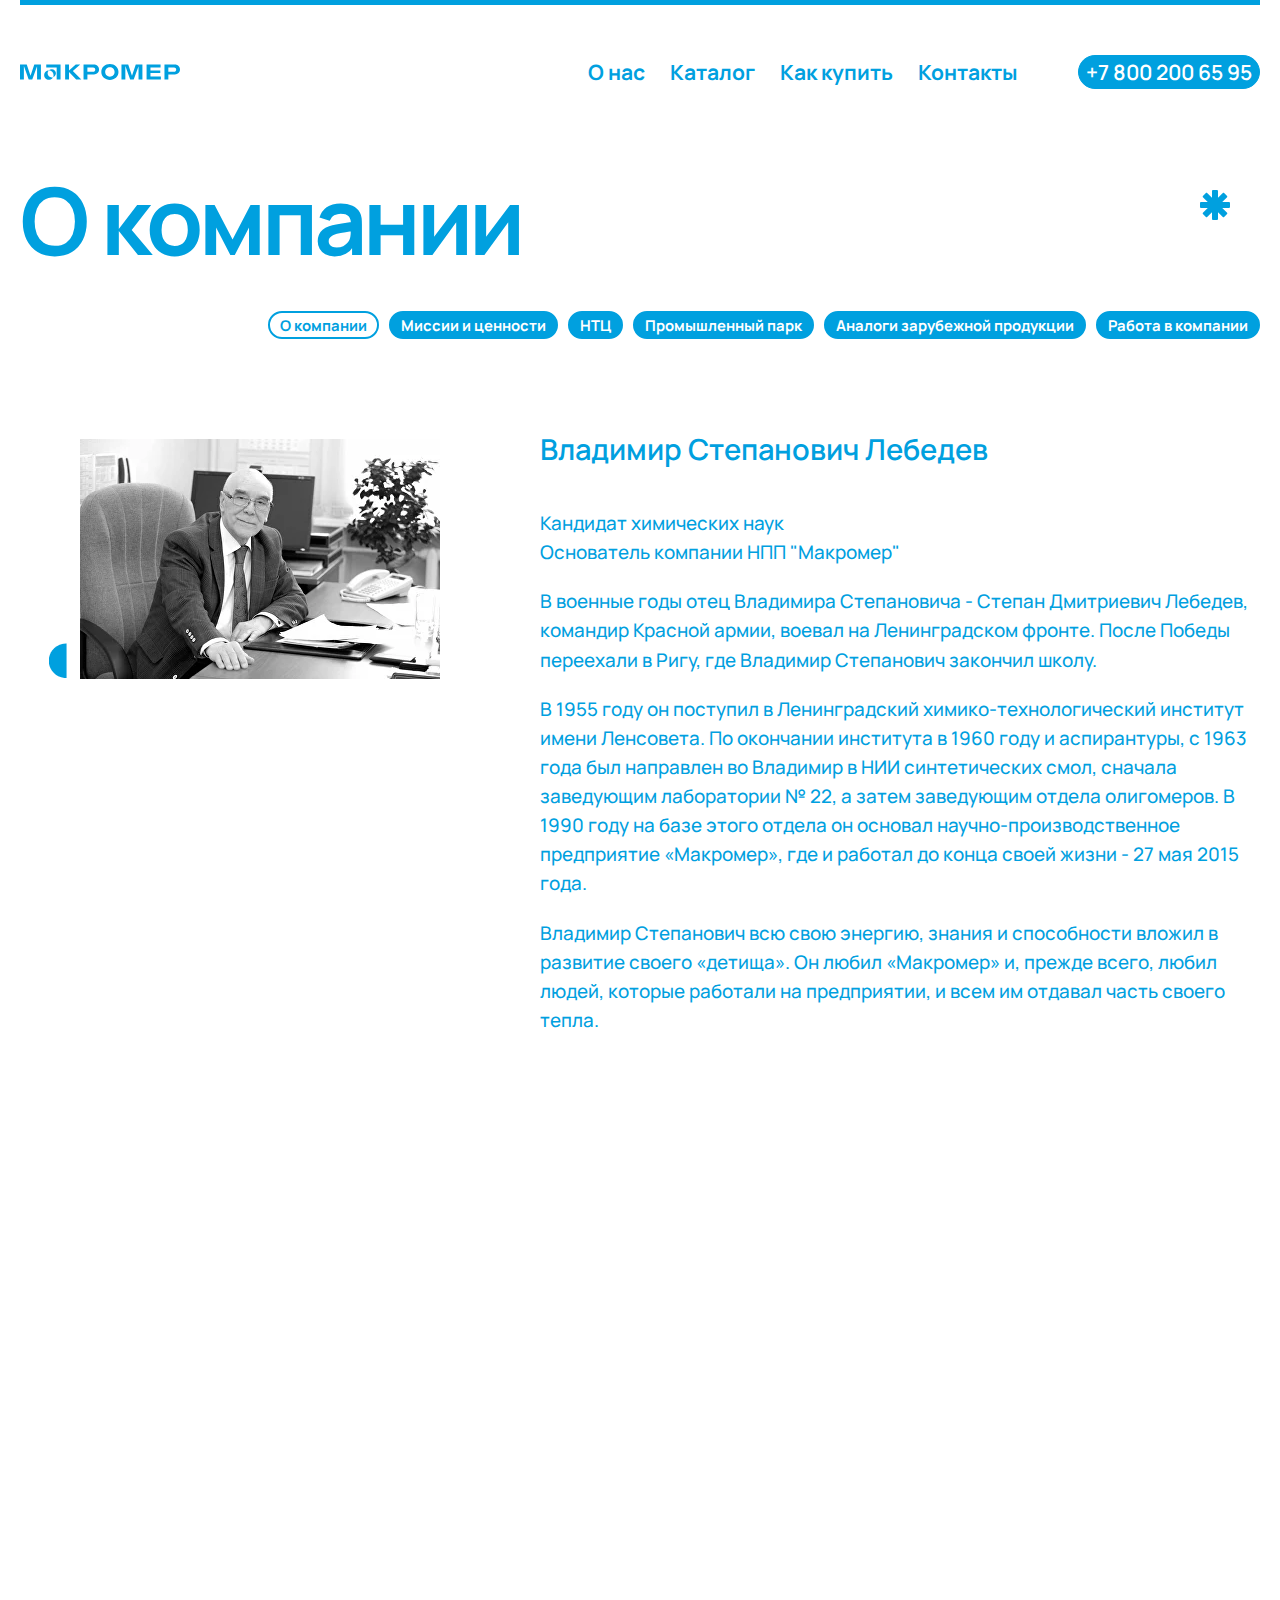
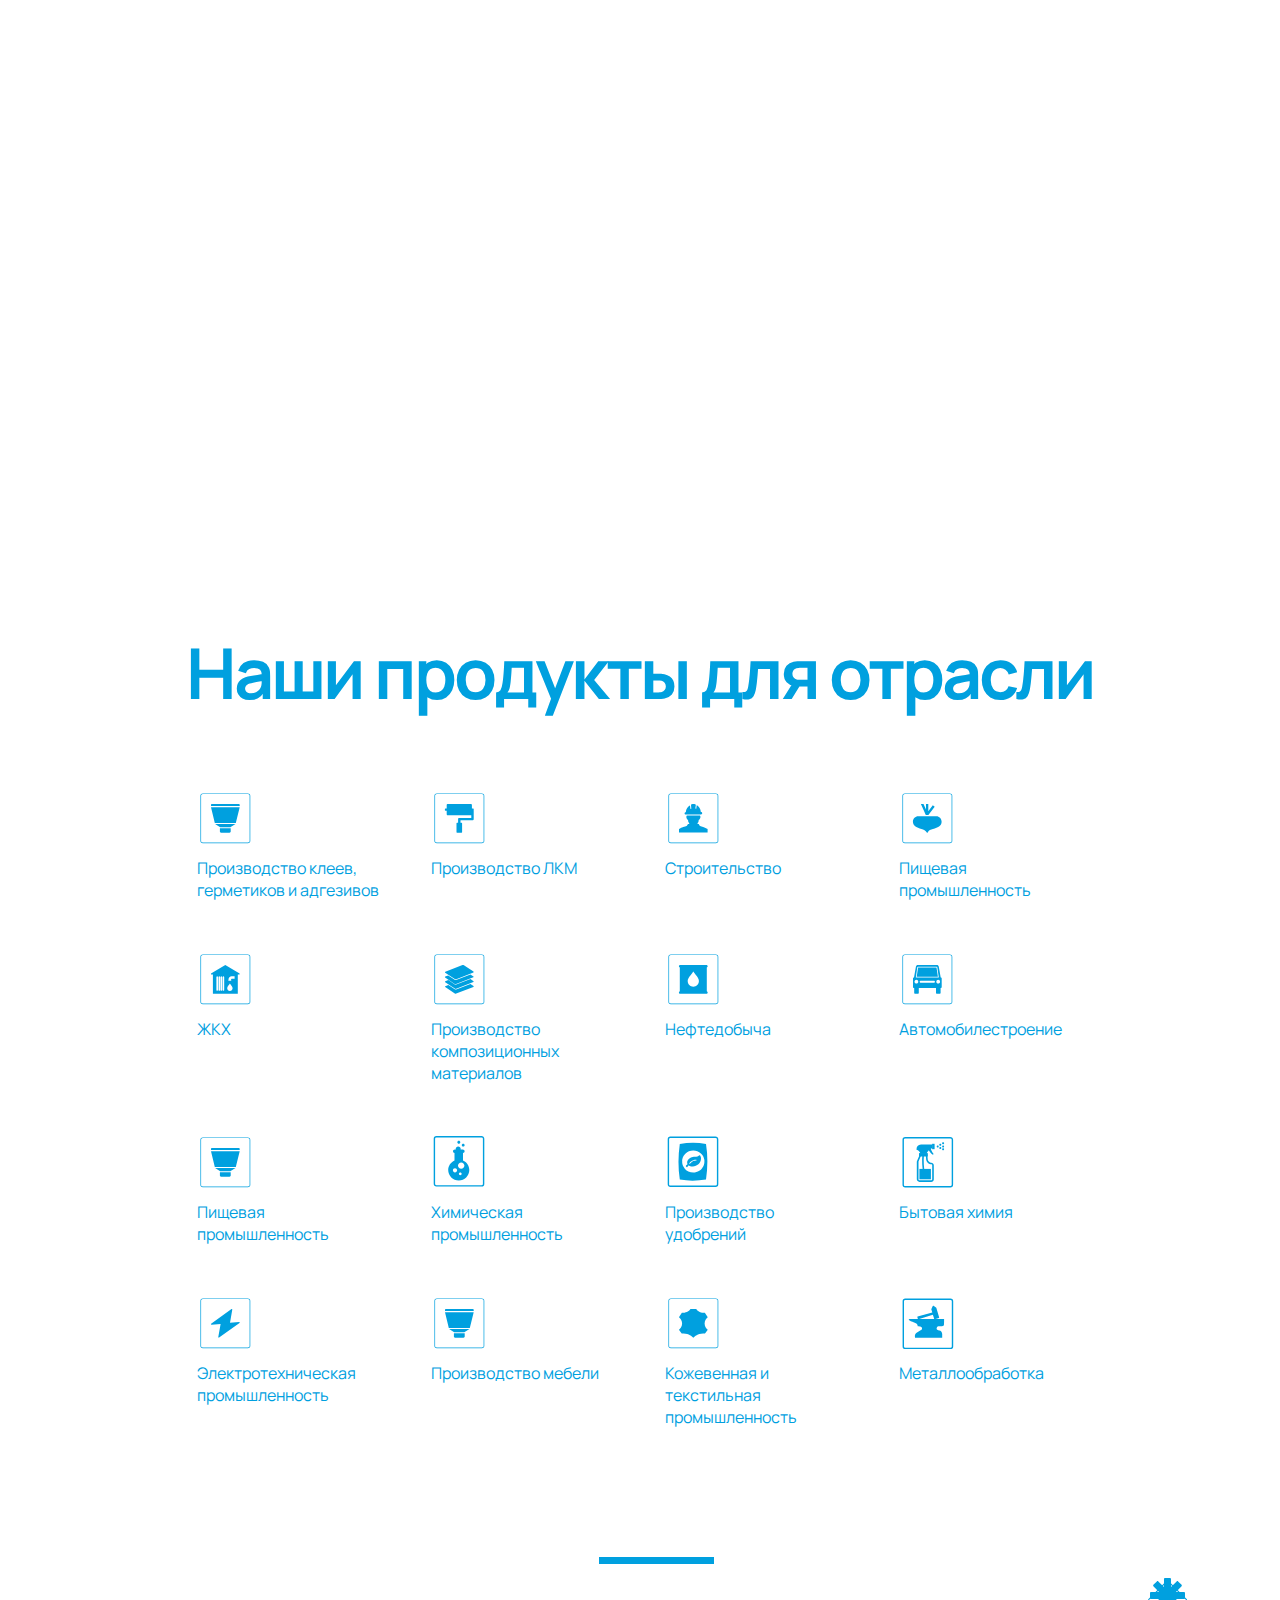
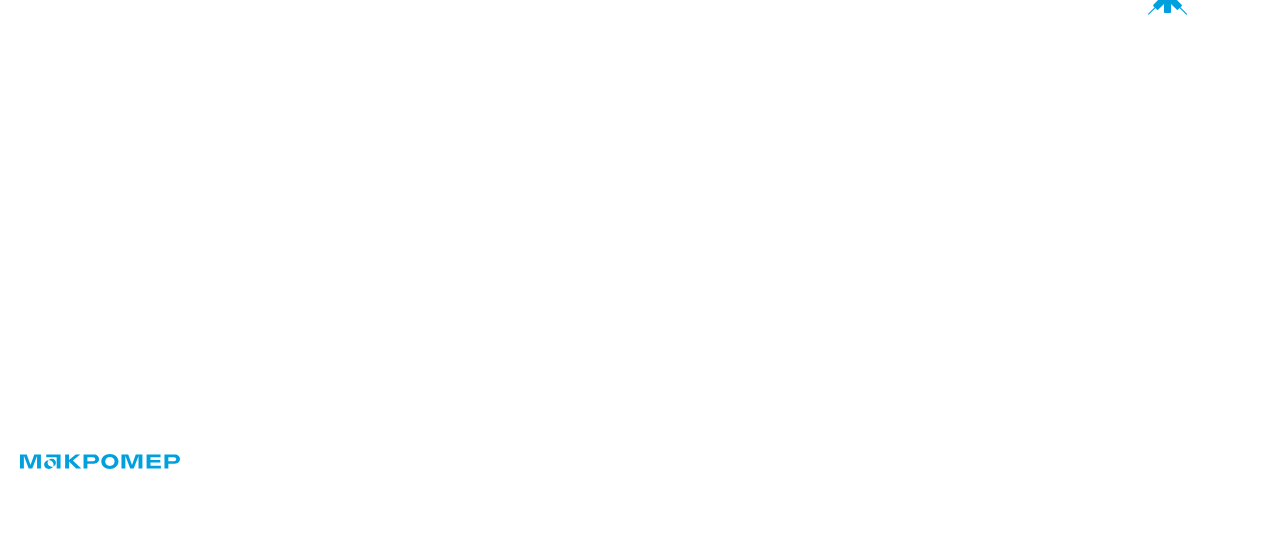
==== commit 30f500f7: "Add files via upload" ====
--- a/about.html
+++ b/about.html
@@ -259,7 +259,7 @@
                 <span>Пищевая промышленность</span>
               </li>
               <li class="our-products__item">
-                <img src="img/zkh.svg" alt="" />
+                <img src="img/ZKH.svg" alt="" />
                 <span>ЖКХ</span>
               </li>
               <li class="our-products__item">
--- a/css/main.css
+++ b/css/main.css
@@ -268,6 +268,11 @@
     height: 150px !important;
   }
 }
+@media (max-width: 576px) {
+  .how-to-buy__page .page-banner {
+    height: auto !important;
+  }
+}
 .how-to-buy__page .page-banner h1 {
   font-size: 100px;
   line-height: 130% !important;
@@ -345,6 +350,12 @@
     font-size: calc(1px + 12vw) !important;
   }
 }
+@media (max-width: 576px) {
+  .how-to-buy__page .page-banner__title__layout h1 {
+    letter-spacing: -3px;
+    font-size: calc(1px + 16vw) !important;
+  }
+}
 
 .catalog-page header, .catalog-page main {
   background: #f8f9fd;
@@ -354,15 +365,26 @@
 }
 .catalog-page .page-banner {
   position: relative;
+  min-height: auto;
+  overflow: hidden;
+  width: 100%;
   min-height: 400px;
-  overflow: hidden;
-  width: 100%;
   display: flex;
   align-items: flex-end;
   background: #f8f9fd;
   justify-content: center;
   margin: 0px 20px;
   padding: 0px 20px;
+}
+@media (max-width: 992px) {
+  .catalog-page .page-banner {
+    min-height: auto;
+  }
+}
+@media (max-width: 768px) {
+  .catalog-page .page-banner {
+    font-size: calc(1em + 8vw) !important;
+  }
 }
 .catalog-page .page-banner .page-banner__button {
   max-width: 300px;
@@ -375,10 +397,18 @@
   color: white;
   transition: 0.3s ease;
   cursor: pointer;
-  font-size: 30px !important;
+  font-size: calc(1em + 1vw) !important;
   display: flex;
   justify-content: center;
   align-items: center;
+}
+@media (max-width: 992px) {
+  .catalog-page .page-banner .page-banner__button {
+    height: auto;
+    max-width: none;
+    width: auto;
+    font-size: calc(1px + 6vw) !important;
+  }
 }
 .catalog-page .page-banner__title__layout {
   flex-direction: column;
@@ -845,7 +875,7 @@
   display: flex;
   justify-content: center;
   justify-content: center;
-  height: 32px;
+  height: 40px;
   width: auto;
   align-items: center;
   font-size: calc(4px + 1vw);
@@ -858,7 +888,8 @@
 }
 @media (max-width: 380px) {
   .industrial-park-info .industrial-park-info__wrapper .industrial-park-info__btns .blue-button {
-    font-size: 16px;
+    font-size: calc(2px + 4vw);
+    width: 100%;
   }
 }
 .industrial-park-info .industrial-park-info__wrapper .industrial-park-info__btns img {
@@ -3985,28 +4016,11 @@
   font-weight: 700;
   min-width: 778px;
   position: relative;
-  font-size: 84px;
+  font-size: calc(1em + 6vw);
 }
 @media (max-width: 992px) {
   .page-banner .page-banner__title .page-banner__title__layout h2, .page-banner .page-banner__title .page-banner__title__layout h1 {
     min-width: auto;
-    font-size: 60px;
-  }
-}
-@media (max-width: 576px) {
-  .page-banner .page-banner__title .page-banner__title__layout h2, .page-banner .page-banner__title .page-banner__title__layout h1 {
-    font-size: 50px;
-  }
-}
-@media (max-width: 380px) {
-  .page-banner .page-banner__title .page-banner__title__layout h2, .page-banner .page-banner__title .page-banner__title__layout h1 {
-    font-size: 39px;
-    line-height: 44px;
-  }
-}
-@media (max-width: 350px) {
-  .page-banner .page-banner__title .page-banner__title__layout h2, .page-banner .page-banner__title .page-banner__title__layout h1 {
-    font-size: 36px;
   }
 }
 .page-banner .page-banner__title .page-banner__title__layout .page-banner__links {
@@ -4296,7 +4310,7 @@
 }
 .products .products__items .products__item ul li {
   font-size: calc(7px + 1vw);
-  line-height: 24px;
+  line-height: 1.1;
 }
 @media (max-width: 1300px) {
   .products .products__items .products__item ul li {
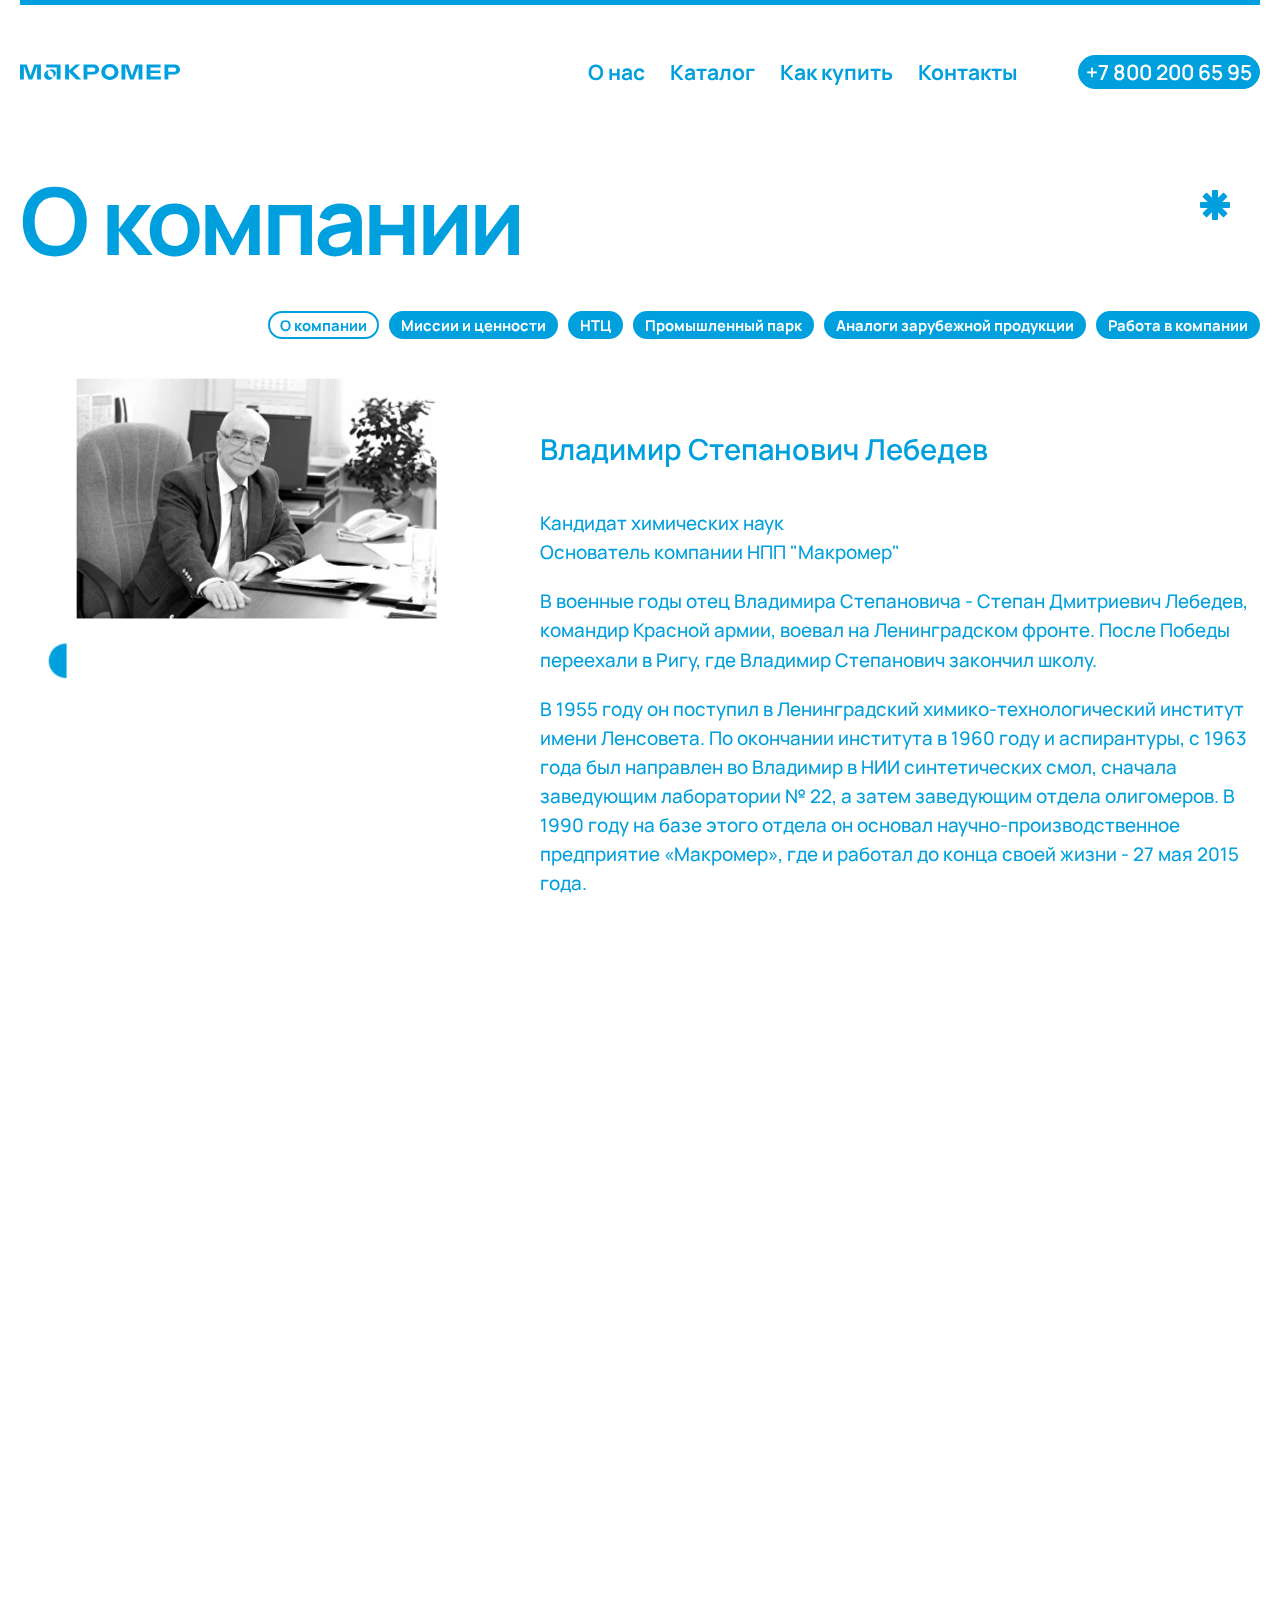
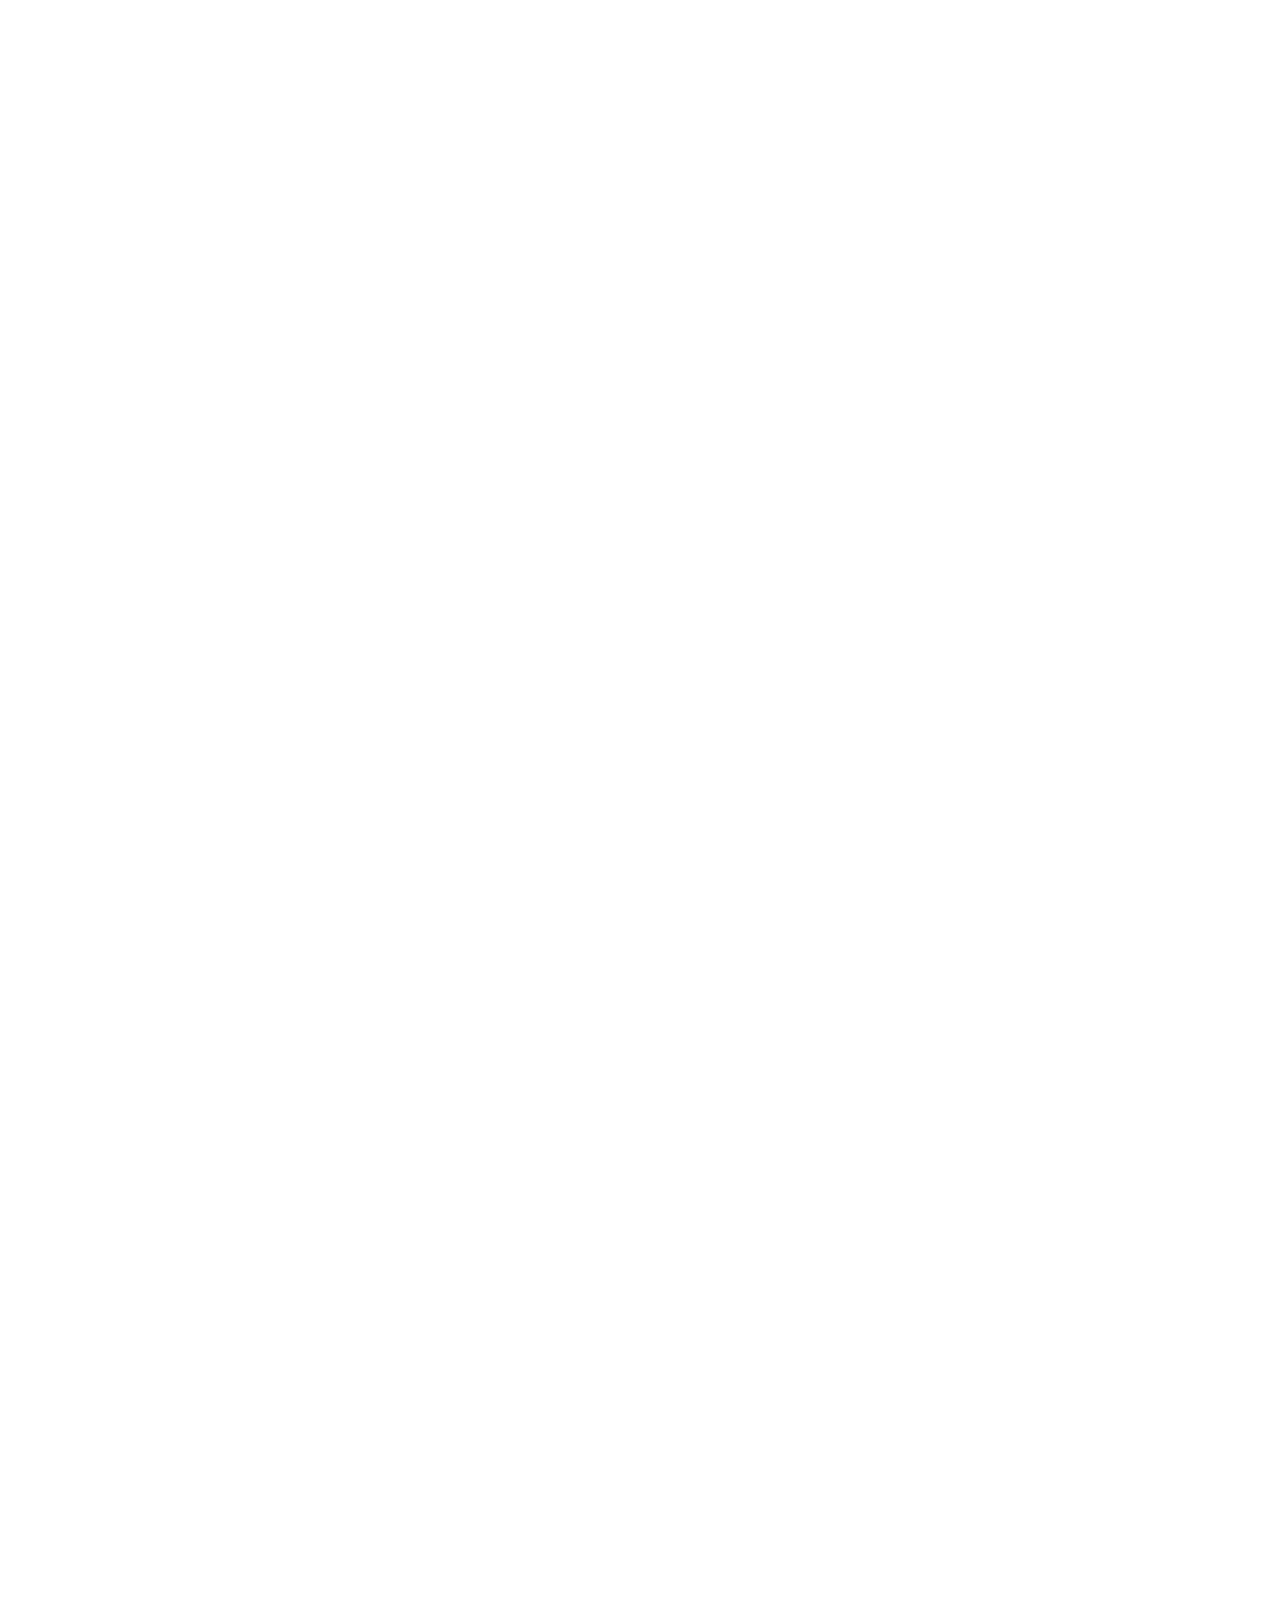
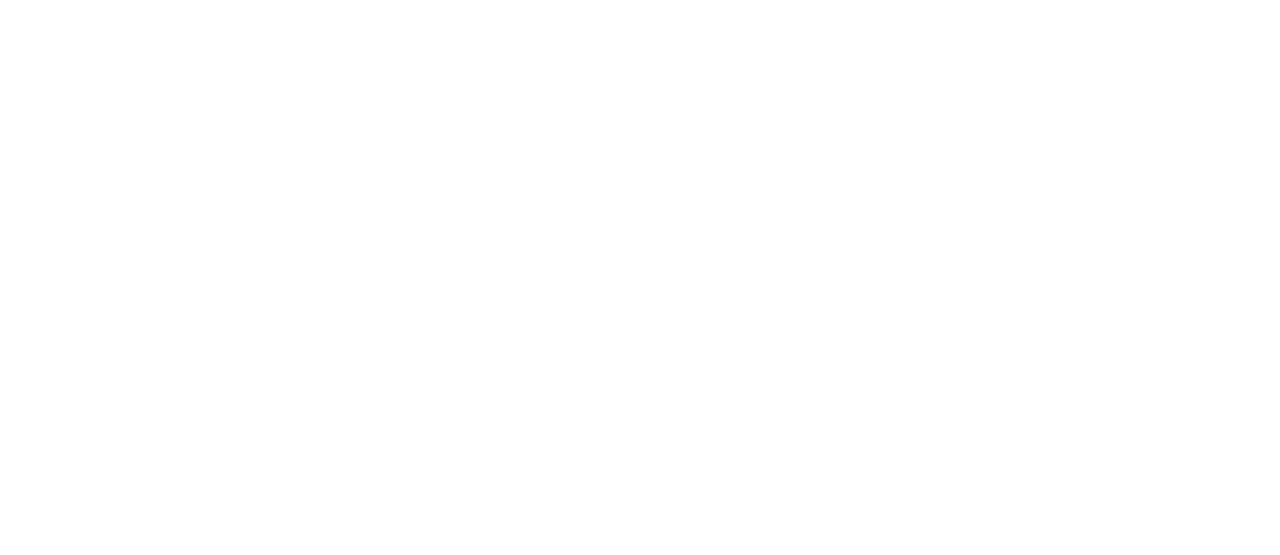
==== commit 66e482df: "Add files via upload" ====
--- a/about.html
+++ b/about.html
@@ -145,7 +145,7 @@
         <div class="people">
           <div class="people__item">
             <div class="people__item__wrapper">
-              <div class="people__item-img opacity-anim">
+              <div class="people__item-img">
                 <img src="img/lebedev.jpg" alt="" />
                 <img src="img/half-circle.svg" class="half-circle" alt="" />
               </div>
--- a/css/main.css
+++ b/css/main.css
@@ -29,36 +29,23 @@
     width: 115px;
   }
 }
-@keyframes el-rotate {
-  0% {
-    transform: rotate(0deg);
-  }
-  50% {
-    transform: rotate(360deg);
-  }
-  100% {
-    transform: rotate(0deg);
-  }
-}
-@keyframes el-height {
-  0% {
-    top: 100px;
-  }
-  50% {
-    top: 70px;
-  }
-  100% {
-    top: 100px;
-  }
-}
-@keyframes el-width {
-  from {
-    width: 0px;
-  }
-  to {
-    width: 115px;
-  }
-}
+html, body {
+  width: 100%;
+  height: 100%;
+  margin: 0;
+  padding: 0;
+  overflow: hidden;
+}
+
+body {
+  overflow: auto;
+  perspective: 1px;
+  transform-style: preserve-3d;
+}
+body, body * {
+  transform-style: preserve-3d;
+}
+
 /*Цвета проекта*/
 /*Шрифт проекта*/
 /*Базовые стили проекта*/
@@ -263,6 +250,35 @@
   stroke: white;
 }
 
+.main-page .page-banner {
+  min-height: 800px;
+}
+@media (max-width: 1450px) {
+  .main-page .page-banner {
+    min-height: 650px;
+  }
+}
+@media (max-width: 992px) {
+  .main-page .page-banner {
+    min-height: 590px;
+  }
+}
+@media (max-width: 768px) {
+  .main-page .page-banner {
+    min-height: 670px;
+  }
+}
+@media (max-width: 576px) {
+  .main-page .page-banner {
+    min-height: 545px;
+  }
+}
+@media (max-width: 380px) {
+  .main-page .page-banner {
+    min-height: 515px;
+  }
+}
+
 @media (max-width: 992px) {
   .how-to-buy__page .page-banner {
     height: 150px !important;
@@ -407,7 +423,12 @@
     height: auto;
     max-width: none;
     width: auto;
-    font-size: calc(1px + 6vw) !important;
+    font-size: calc(1px + 3vw) !important;
+  }
+}
+@media (max-width: 576px) {
+  .catalog-page .page-banner .page-banner__button {
+    font-size: calc(1px + 5vw) !important;
   }
 }
 .catalog-page .page-banner__title__layout {
@@ -2373,10 +2394,15 @@
     min-height: 400px;
   }
 }
+@media (max-width: 768px) {
+  .workers .workers__items .workers__item:nth-child(5) {
+    padding: 20px;
+  }
+}
 @media (max-width: 576px) {
   .workers .workers__items .workers__item:nth-child(5) {
     min-height: 370px;
-    padding: 30px;
+    padding: 20px;
   }
 }
 .workers .workers__items .workers__item:nth-child(5) .zvezdochka {
@@ -2386,11 +2412,11 @@
 }
 .workers .workers__items .workers__item:nth-child(5) ul {
   list-style-type: disc;
-  padding: 0px 30px;
+  padding-left: 30px;
 }
 @media (max-width: 576px) {
   .workers .workers__items .workers__item:nth-child(5) ul {
-    padding: 0px 20px;
+    padding-left: 20px;
   }
 }
 .workers .workers__items .workers__item:nth-child(5) ul li {
@@ -2413,7 +2439,7 @@
 }
 @media (max-width: 380px) {
   .workers .workers__items .workers__item:nth-child(5) ul li {
-    font-size: calc(10px + 2vw);
+    font-size: calc(6px + 3vw);
   }
 }
 .workers .workers__items .workers__item:nth-child(6) {
@@ -3772,36 +3798,6 @@
   transition-delay: 0.9s;
 }
 
-@keyframes el-rotate {
-  0% {
-    transform: rotate(0deg);
-  }
-  50% {
-    transform: rotate(360deg);
-  }
-  100% {
-    transform: rotate(0deg);
-  }
-}
-@keyframes el-height {
-  0% {
-    top: 100px;
-  }
-  50% {
-    top: 70px;
-  }
-  100% {
-    top: 100px;
-  }
-}
-@keyframes el-width {
-  from {
-    width: 0px;
-  }
-  to {
-    width: 115px;
-  }
-}
 .page-banner {
   position: relative;
   min-height: 700px;
@@ -4018,9 +4014,15 @@
   position: relative;
   font-size: calc(1em + 6vw);
 }
+@media (max-width: 1450px) {
+  .page-banner .page-banner__title .page-banner__title__layout h2, .page-banner .page-banner__title .page-banner__title__layout h1 {
+    font-size: calc(1em + 5vw);
+  }
+}
 @media (max-width: 992px) {
   .page-banner .page-banner__title .page-banner__title__layout h2, .page-banner .page-banner__title .page-banner__title__layout h1 {
     min-width: auto;
+    font-size: calc(1em + 6vw);
   }
 }
 .page-banner .page-banner__title .page-banner__title__layout .page-banner__links {
@@ -5960,6 +5962,12 @@
   }
 }
 
+@media (max-width: 992px) {
+  body, body * {
+    transform-style: unset;
+  }
+}
+
 .people {
   margin: 0px 20px 0px 80px;
   max-width: 1200px;
@@ -5978,7 +5986,7 @@
 }
 @media (max-width: 576px) {
   .people {
-    margin: 0px 20px 0px 40px;
+    margin: 0px 60px 0px 60px;
     width: auto;
     padding: 0px;
     gap: 30px;
@@ -5987,6 +5995,54 @@
 @media (max-width: 380px) {
   .people {
     margin: 0px 20px;
+  }
+}
+.people .people__item:first-child .people__item-img {
+  display: flex;
+  flex-direction: column;
+  align-items: flex-end;
+  justify-content: space-between;
+  transform-style: preserve-3d;
+  position: relative;
+  perspective: 1px;
+  max-width: 360px;
+  width: 5000px;
+}
+@media (max-width: 992px) {
+  .people .people__item:first-child .people__item-img {
+    align-items: flex-start;
+    width: auto;
+  }
+}
+@media (max-width: 576px) {
+  .people .people__item:first-child .people__item-img {
+    flex-direction: row;
+    justify-content: flex-start;
+    gap: 20px;
+  }
+}
+@media (max-width: 380px) {
+  .people .people__item:first-child .people__item-img {
+    flex-direction: column-reverse;
+    align-items: end;
+  }
+}
+.people .people__item:first-child .people__item-img img:first-child {
+  transform: translateZ(-1px) scale(3);
+  top: -42%;
+  left: -390px;
+  position: absolute;
+  transition: 0.3s ease;
+}
+@media (max-width: 992px) {
+  .people .people__item:first-child .people__item-img img:first-child {
+    position: static;
+    transform: none;
+  }
+}
+@media (max-width: 576px) {
+  .people .people__item:first-child .people__item-img img:first-child {
+    width: 100%;
   }
 }
 .people .people__item {
@@ -6052,6 +6108,7 @@
 @media (max-width: 992px) {
   .people .people__item .people__item__wrapper .people__item-img {
     align-items: flex-start;
+    max-width: none;
   }
 }
 @media (max-width: 576px) {
@@ -6080,6 +6137,16 @@
   left: -40px;
   top: 213px;
 }
+@media (max-width: 1250px) {
+  .people .people__item .people__item__wrapper .people__item-img .half-circle {
+    left: -60px;
+  }
+}
+@media (max-width: 1100px) {
+  .people .people__item .people__item__wrapper .people__item-img .half-circle {
+    left: -80px;
+  }
+}
 @media (max-width: 992px) {
   .people .people__item .people__item__wrapper .people__item-img .half-circle {
     left: 78%;
@@ -6136,8 +6203,8 @@
 @media (max-width: 576px) {
   .people .people__item .people__item__wrapper .people__item-text .people-el {
     position: absolute;
-    top: 370px;
-    left: -31px;
+    top: 440px;
+    left: -46px;
   }
 }
 @media (max-width: 380px) {
@@ -6150,7 +6217,7 @@
 }
 @media (max-width: 576px) {
   .people .people__item .people__item__wrapper .people__item-text .people-el .people-el__img {
-    width: 25px;
+    width: 35px;
   }
 }
 @media (max-width: 380px) {
@@ -6442,14 +6509,30 @@
     grid-template-rows: auto;
   }
 }
-.values .values__wrapper .value__items .value__item, .values .values__wrapper .value__items .value__item-img {
+.values .values__wrapper .value__items .value__item-img {
+  position: relative;
+  display: flex;
+  height: 100%;
+}
+.values .values__wrapper .value__items .value__item-img img {
+  position: absolute;
+  inset: 0;
+  max-width: 300px;
+}
+@media (max-width: 768px) {
+  .values .values__wrapper .value__items .value__item-img img {
+    display: flex;
+    position: static;
+    opacity: 1;
+  }
+}
+.values .values__wrapper .value__items .value__item {
   color: #00a0df;
-  position: relative;
   display: flex;
   height: 100%;
 }
 @media (max-width: 768px) {
-  .values .values__wrapper .value__items .value__item, .values .values__wrapper .value__items .value__item-img {
+  .values .values__wrapper .value__items .value__item {
     grid-area: auto !important;
     padding-top: 0px !important;
     flex-direction: column;
@@ -6457,53 +6540,65 @@
   }
 }
 @media (max-width: 576px) {
-  .values .values__wrapper .value__items .value__item, .values .values__wrapper .value__items .value__item-img {
+  .values .values__wrapper .value__items .value__item {
     grid-area: auto !important;
     align-items: center;
   }
 }
-.values .values__wrapper .value__items .value__item span, .values .values__wrapper .value__items .value__item-img span {
+.values .values__wrapper .value__items .value__item span {
   font-size: calc(8px + 1vw);
   font-weight: 600;
 }
 @media (max-width: 768px) {
-  .values .values__wrapper .value__items .value__item span, .values .values__wrapper .value__items .value__item-img span {
+  .values .values__wrapper .value__items .value__item span {
     font-size: calc(1px + 4vw);
-  }
-}
-.values .values__wrapper .value__items .value__item img, .values .values__wrapper .value__items .value__item-img img {
+    width: 100%;
+  }
+}
+.values .values__wrapper .value__items .value__item .zvezdochka {
+  width: 35px;
+  height: 35px;
+}
+.values .values__wrapper .value__items .value__item .zvezdochka img {
+  position: static;
+  max-width: none !important;
+  width: 35px;
+  height: 35px;
+}
+.values .values__wrapper .value__items .value__item img {
   position: absolute;
   inset: 0;
   max-width: 300px;
-}
-@media (max-width: 768px) {
-  .values .values__wrapper .value__items .value__item img, .values .values__wrapper .value__items .value__item-img img {
+  left: 27%;
+  top: 168px;
+  max-width: 15%;
+}
+@media (max-width: 1250px) {
+  .values .values__wrapper .value__items .value__item img {
+    left: 35%;
+    top: 140px;
+    max-width: 29%;
+  }
+}
+@media (max-width: 768px) {
+  .values .values__wrapper .value__items .value__item img {
+    display: flex;
     position: static;
     opacity: 1;
+    max-width: 100%;
     width: calc(100px + 24vw);
   }
 }
-.values .values__wrapper .value__items .value__item .zvezdochka, .values .values__wrapper .value__items .value__item-img .zvezdochka {
-  width: 35px;
-  height: 35px;
-}
-.values .values__wrapper .value__items .value__item .zvezdochka img, .values .values__wrapper .value__items .value__item-img .zvezdochka img {
-  width: 35px;
-  height: 35px;
-}
-.values .values__wrapper .value__items .value__item .zvezdochka:nth-child(2), .values .values__wrapper .value__items .value__item-img .zvezdochka:nth-child(2) {
+.values .values__wrapper .value__items .value__item .zvezdochka:nth-child(2) {
   left: 40px;
 }
-@media (max-width: 768px) {
-  .values .values__wrapper .value__items .value__item:nth-child(1), .values .values__wrapper .value__items .value__item-img {
+.values .values__wrapper .value__items .value__item:nth-child(1) {
+  position: relative;
+}
+@media (max-width: 768px) {
+  .values .values__wrapper .value__items .value__item:nth-child(1) {
     display: none;
   }
-}
-.values .values__wrapper .value__items .value__item:nth-child(2) span:hover .value__item-img .value__item-1 {
-  opacity: 1 !important;
-}
-.values .values__wrapper .value__items .value__item:nth-child(3) span:hover .value__item-img .value__item-2 {
-  opacity: 1 !important;
 }
 .values .values__wrapper .value__items .value__item:nth-child(4) {
   grid-area: 2/1/2/1;
@@ -6512,20 +6607,19 @@
 .values .values__wrapper .value__items .value__item:nth-child(5) {
   grid-area: 2/2/2/3;
 }
-.values .values__wrapper .value__items .value__item:nth-child(5) span:hover .value__item-img .value__item-3 {
-  opacity: 1 !important;
-}
 .values .values__wrapper .value__items .value__item-img {
   grid-area: 2/2/2/2;
   padding-top: 50px;
 }
+@media (max-width: 768px) {
+  .values .values__wrapper .value__items .value__item-img {
+    grid-area: 6/1/6/2;
+  }
+}
 .values .values__wrapper .value__items .value__item:nth-child(6) {
   grid-area: 2/3/2/3;
   padding-top: 50px;
 }
-.values .values__wrapper .value__items .value__item:nth-child(6) span:hover .value__item-img .value__item-4 {
-  opacity: 1 !important;
-}
 .values .values__wrapper .value__items .value__item:nth-child(7) {
   grid-area: 2/4/2/4;
   padding-top: 50px;
@@ -6536,17 +6630,11 @@
     padding: 0px;
   }
 }
-.values .values__wrapper .value__items .value__item:nth-child(7) span:hover .value__item-img .value__item-5 {
-  opacity: 1 !important;
-}
 @media (max-width: 768px) {
   .values .values__wrapper .value__items .value__item:nth-child(8) {
     display: none;
   }
 }
-.values .values__wrapper .value__items .value__item:nth-child(9) span:hover .value__item-img .value__item-6 {
-  opacity: 1 !important;
-}
 @media (max-width: 768px) {
   .values .values__wrapper .value__items .value__item:nth-child(9) {
     display: none;
@@ -6556,9 +6644,6 @@
   .values .values__wrapper .value__items .value__item:nth-child(10) {
     grid-area: 3/2/3/2;
   }
-}
-.values .values__wrapper .value__items .value__item:nth-child(10) span:hover .value__item-img .value__item-7 {
-  opacity: 1 !important;
 }
 @media (max-width: 576px) {
   .values .values__wrapper .value__items .value__item:nth-child(10) {
@@ -6592,6 +6677,10 @@
   .values .values__wrapper .value__items .value__item:nth-child(11) span {
     width: 100%;
   }
+}
+.values .values__wrapper .value__items #value__item__1:hover .value__item-1,
+.values .values__wrapper .value__items #value__item__2:hover .value__item-2, .values .values__wrapper .value__items #value__item__3:hover .value__item-3, .values .values__wrapper .value__items #value__item__4:hover .value__item-4, .values .values__wrapper .value__items #value__item__5:hover .value__item-5, .values .values__wrapper .value__items #value__item__6:hover .value__item-6, .values .values__wrapper .value__items #value__item__7:hover .value__item-7 {
+  opacity: 1 !important;
 }
 
 .value__item-1, .value__item-2, .value__item-3, .value__item-4, .value__item-5, .value__item-6, .value__item-7 {
